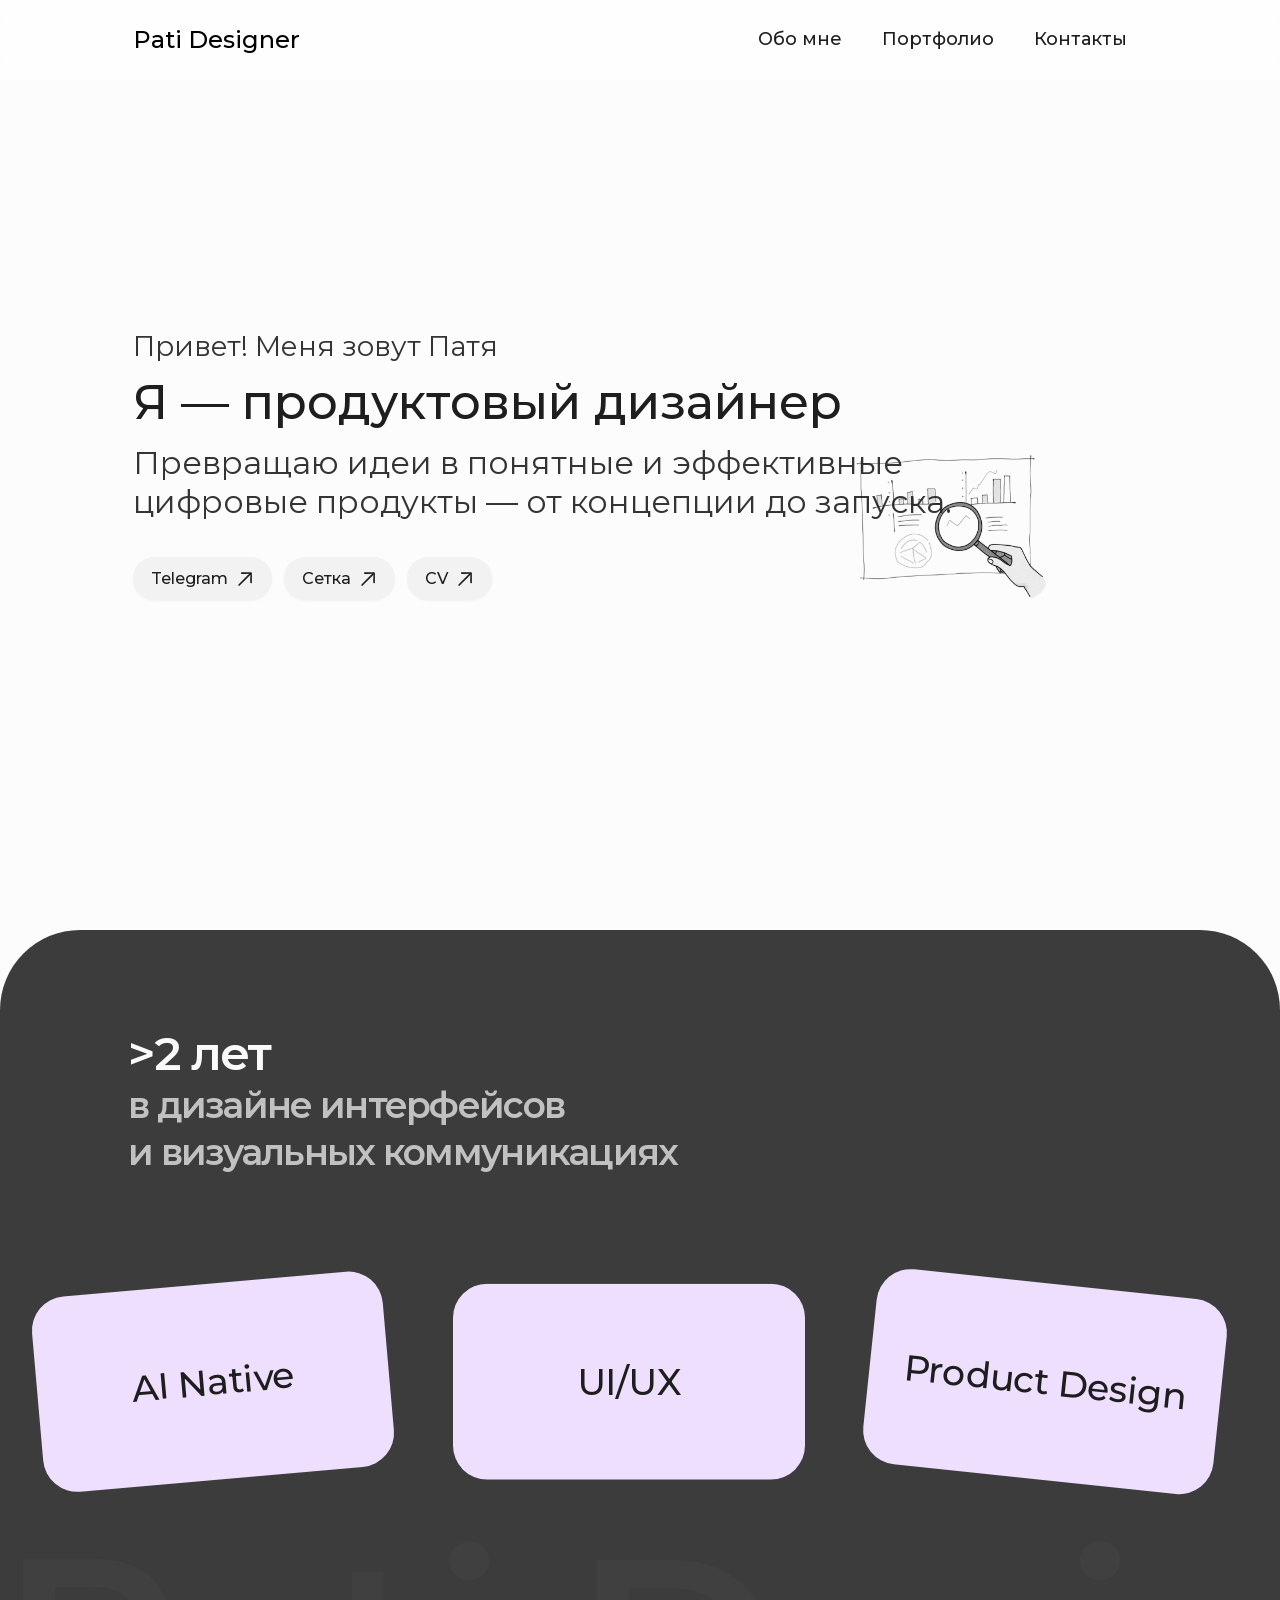
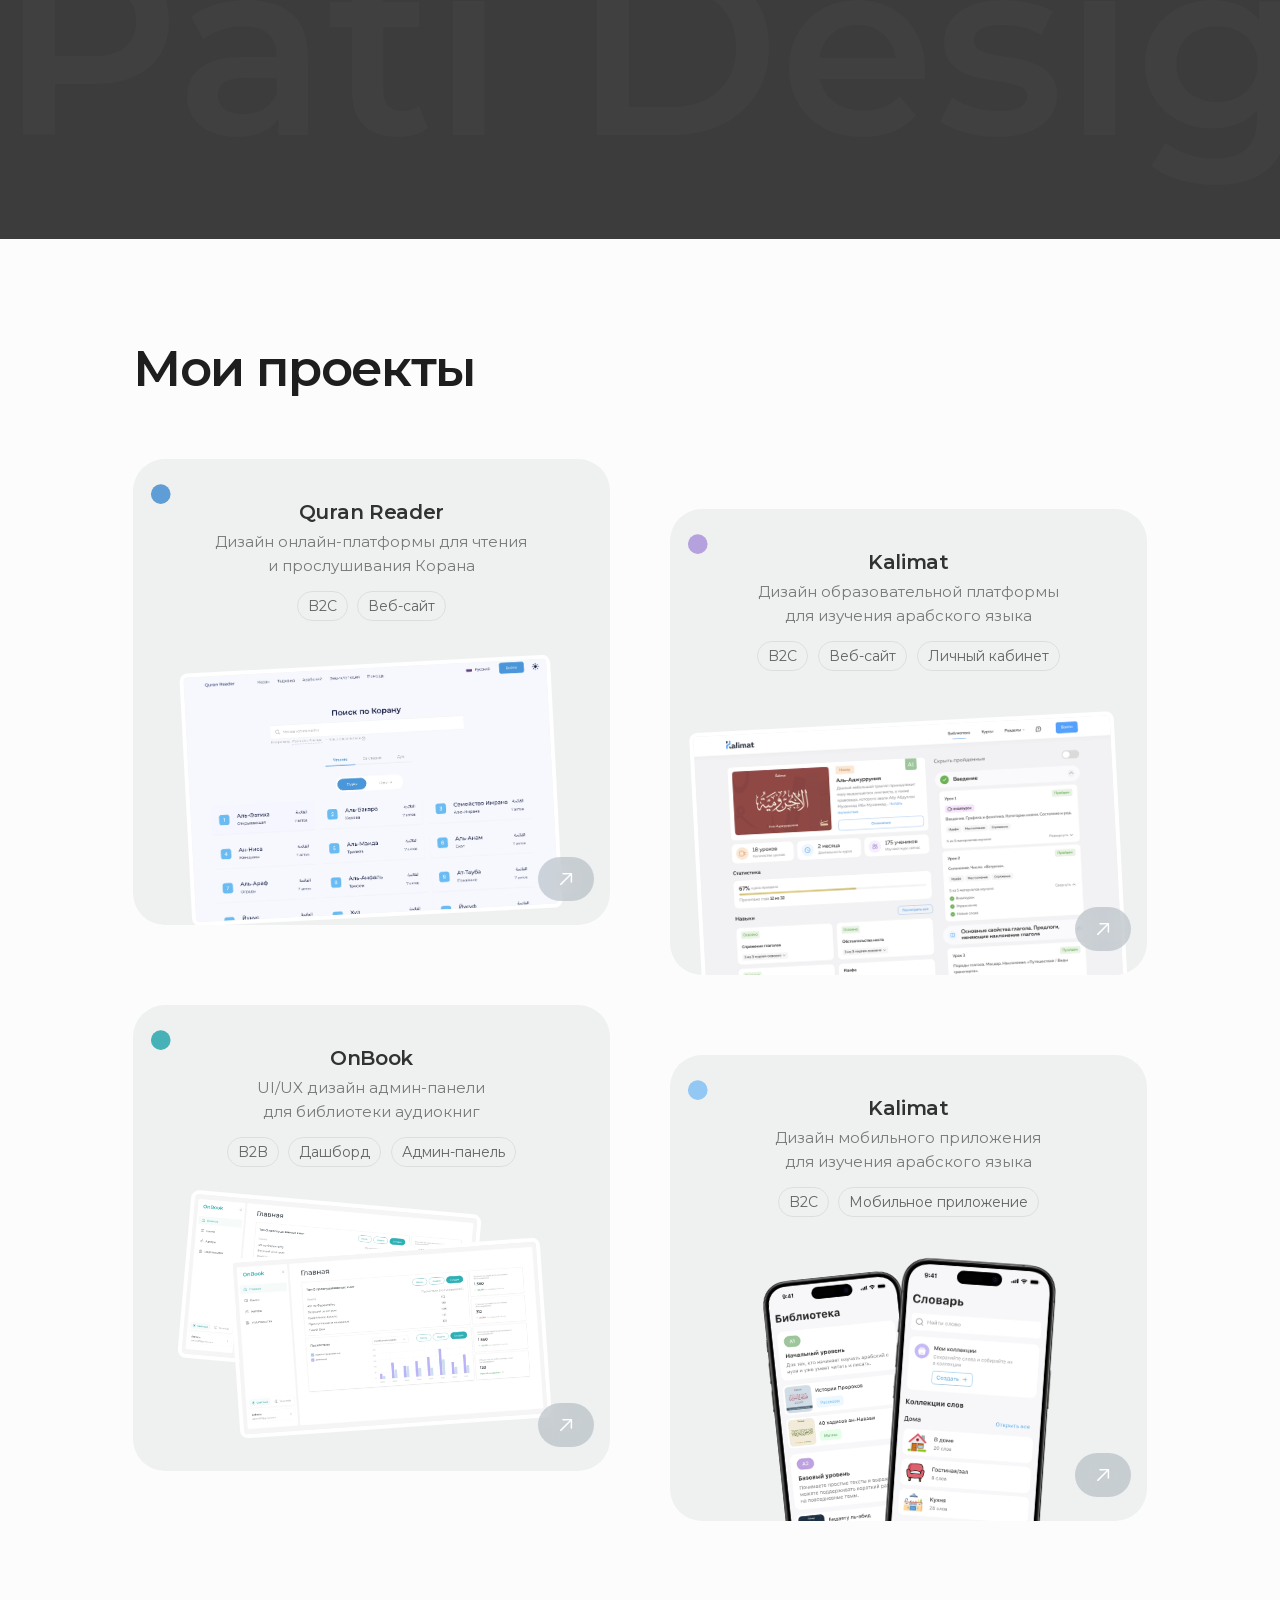
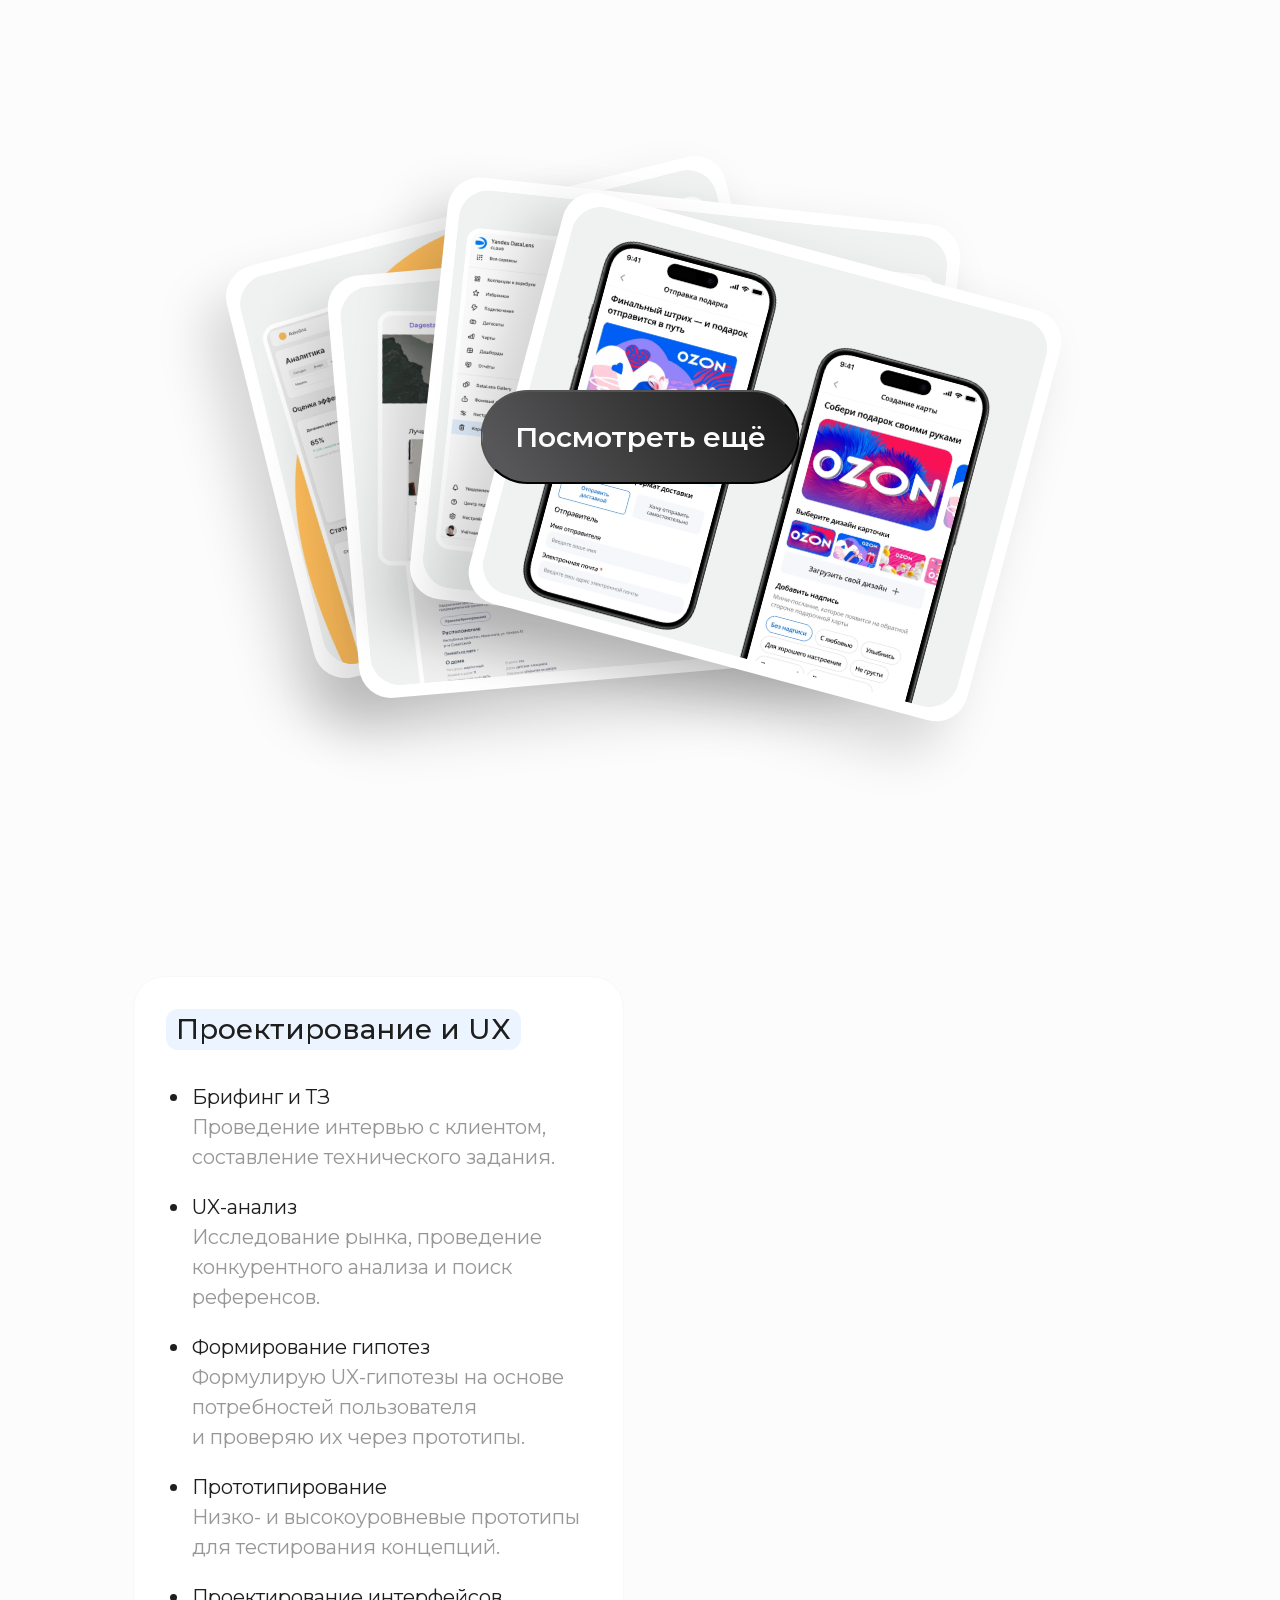
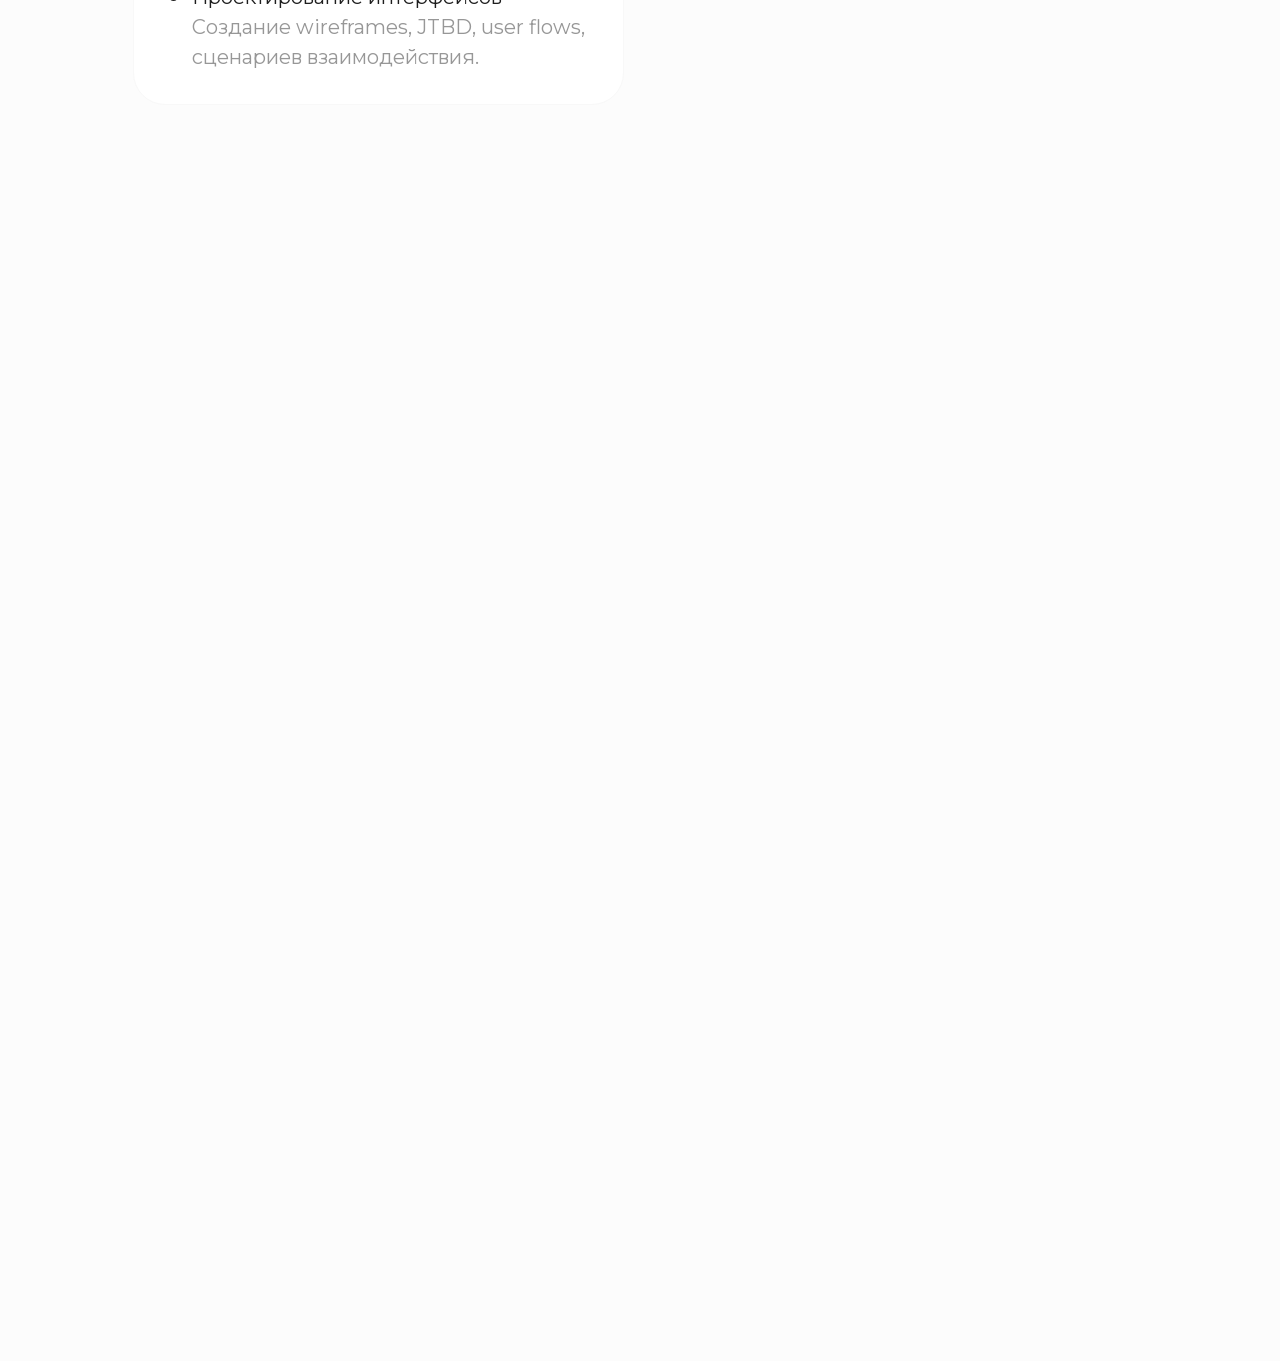
==== index.html @ cebd1914 "Add files via upload" ====
<!DOCTYPE html>
<html lang="ru">
<head>
  <meta charset="UTF-8">
  <meta name="viewport" content="width=device-width, initial-scale=1.0">
  <title>Патимат Имангазалиева — Product Designer | AI-Native</title>
  <meta name="description" content="Патимат Имангазалиева — продуктовый дизайнер. Проектирование цифровых продуктов, UX/UI, дизайн-системы и AI-инструменты.">

  <!-- Превью при отправке ссылки. Адрес сайта и картинку добавим вместе с доменом -->
  <meta property="og:type" content="website">
  <meta property="og:site_name" content="Pati Designer">
  <meta property="og:locale" content="ru_RU">
  <meta property="og:title" content="Патимат Имангазалиева — Product Designer | AI-Native">
  <meta property="og:description" content="Патимат Имангазалиева — продуктовый дизайнер. Проектирование цифровых продуктов, UX/UI, дизайн-системы и AI-инструменты.">
  <meta name="twitter:card" content="summary">
  <meta name="twitter:title" content="Патимат Имангазалиева — Product Designer | AI-Native">
  <meta name="twitter:description" content="Патимат Имангазалиева — продуктовый дизайнер. Проектирование цифровых продуктов, UX/UI, дизайн-системы и AI-инструменты.">
  <!-- Иконка сайта -->
  <link rel="icon" href="favicon.svg" type="image/svg+xml">
  <link rel="icon" href="favicon-32.png" sizes="32x32" type="image/png">
  <link rel="apple-touch-icon" href="apple-touch-icon.png">

  <link rel="preload" href="fonts/montserrat/montserrat-cyrillic.woff2" as="font" type="font/woff2" crossorigin>
  <link rel="preload" href="fonts/montserrat/montserrat-latin.woff2" as="font" type="font/woff2" crossorigin>
  <link rel="stylesheet" href="css/fonts.css">
  <link rel="stylesheet" href="css/reset.css">
  <link rel="stylesheet" href="css/style.css">
  <link rel="stylesheet" href="css/components.css">
  <!-- Микроразметка для поисковиков -->
  <script type="application/ld+json">
  {
    "@context": "https://schema.org",
    "@type": "Person",
    "name": "Имангазалиева Патимат",
    "alternateName": "Pati Designer",
    "jobTitle": "Продуктовый дизайнер",
    "description": "Продуктовый дизайнер: UX-исследования, интерфейсы веб-сервисов и мобильных приложений, дизайн-системы",
    "knowsAbout": [
      "Продуктовый дизайн",
      "UX-исследования",
      "UI-дизайн",
      "Дизайн-системы",
      "Мобильные приложения"
    ],
    "sameAs": [
      "https://t.me/pati_iman",
      "https://www.behance.net/pati_designer",
      "https://dprofile.ru/pati_iman",
      "https://setka.ru/users/019d2b02-72eb-73b0-8b9d-eee7eaf6be83"
    ]
  }
  </script>
</head>
<body>

  <!-- Прелоадер -->
  <div id="preloader">
    <svg viewBox="0 0 240 180" xmlns="http://www.w3.org/2000/svg">
      <circle id="pl-dot" cx="49" cy="29" r="11" fill="white"/>
      <path id="pl-path"
        d="M 49 55 L 49 158
           C 49 85 125 85 125 158
           C 125 85 200 85 200 158"
        fill="none" stroke="white"
        stroke-width="15"
        stroke-linecap="round"
        stroke-linejoin="round"/>
    </svg>
  </div>

  <!-- Курсор-стрелка -->

  <!-- Шапка -->
  <header class="pd-nav" id="header">
    <div class="pd-nav__inner">
      <a href="index.html" class="pd-nav__logo">Pati Designer</a>
      <nav>
        <ul class="pd-nav__menu">
          <li><a href="#about"     class="pd-nav__link">Обо мне</a></li>
          <li><a href="#portfolio" class="pd-nav__link">Портфолио</a></li>
          <li><a href="#contacts"  class="pd-nav__link">Контакты</a></li>
        </ul>
      </nav>
      <a href="#contacts" class="pd-nav__cta btn btn--dark">Написать мне</a>
      <button class="pd-nav__burger" id="pd-nav__burger"
              aria-label="Открыть меню" aria-expanded="false">
        <span></span>
        <span></span>
        <span></span>
      </button>
    </div>
  </header>

  <!-- Меню на телефоне -->
  <div class="pd-nav-drawer" id="pd-nav-drawer" aria-hidden="true">
    <nav class="pd-nav-drawer__nav">
      <ul class="pd-nav-drawer__menu">
        <li><a href="#about"     class="pd-nav-drawer__link">Обо мне</a></li>
        <li><a href="#portfolio" class="pd-nav-drawer__link">Портфолио</a></li>
        <li><a href="#contacts"  class="pd-nav-drawer__link">Контакты</a></li>
      </ul>
      <a href="https://t.me/pati_iman" target="_blank" rel="noopener" class="pd-nav-drawer__cta btn btn--dark">Написать мне</a>
    </nav>
  </div>


  <!-- Первый экран -->
  <section class="hero" id="about">
    <div class="hero__content">
      <div class="hero__text">
        <div class="hero__headline">
          <p class="hero__greeting" data-animate data-delay="0">Привет! Меня зовут Патя</p>
          <h1 class="hero__title" data-animate data-delay="1">Я&nbsp;— продуктовый дизайнер</h1>
        </div>
        <p class="hero__desc" data-animate data-delay="2">Превращаю идеи в&nbsp;понятные и&nbsp;эффективные <br>цифровые продукты&nbsp;— от&nbsp;концепции до&nbsp;запуска.</p>
      </div>
      <div class="hero__cta" data-animate data-delay="3">
        <a href="https://t.me/pati_iman" target="_blank" rel="noopener" class="btn btn--icon">Telegram <img src="images/icons/arrow-dark.svg" alt="" class="btn__icon"></a>
        <a href="https://setka.ru/users/019d2b02-72eb-73b0-8b9d-eee7eaf6be83" target="_blank" rel="noopener" class="btn btn--icon">Сетка <img src="images/icons/arrow-dark.svg" alt="" class="btn__icon"></a>
        <a href="https://drive.google.com/file/d/1l3xo_ZAtFAG8fn6SFdJlxQMo6K0Da0SA/view?usp=sharing" target="_blank" rel="noopener" class="btn btn--icon">CV <img src="images/icons/arrow-dark.svg" alt="" class="btn__icon"></a>
      </div>
    </div>
    <div class="hero__illustration" aria-hidden="true">
      <img src="images/hero-illustration.webp" alt="Иллюстрация: рука с лупой рассматривает интерфейс с графиками">
    </div>
  </section>


  <!-- Обо мне.
       Обёртка #about-inner нужна шапке: выше неё пункты меню не подсвечиваются.
       Разметка блока одна на все ширины: от 981px — раскладка макета 1200px
       в vw, ниже — обычный поток. -->
  <div id="about-inner">
  <div class="pd-ab-wrap" id="pd-ab">

    <div class="pd-figma-stat">
      <span class="pd-figma-stat-main">&gt;2 лет</span>
      <span class="pd-figma-stat-dim">в&nbsp;дизайне интерфейсов</span>
      <span class="pd-figma-stat-dim">и&nbsp;визуальных коммуникациях</span>
    </div>

    <div class="pd-ab-cards">
      <div class="pd-ab-group pd-ab-group--1">
        <div class="pd-ab-card">
          <span class="pd-ab-label">AI Native</span>
        </div>
      </div>
      <div class="pd-ab-group pd-ab-group--2">
        <div class="pd-ab-card">
          <span class="pd-ab-label">UI/UX</span>
        </div>
      </div>
      <div class="pd-ab-group pd-ab-group--3">
        <div class="pd-ab-card">
          <span class="pd-ab-label">Product Design</span>
        </div>
      </div>
    </div>

    <!-- Бегущая строка -->
    <div class="pd-ab-ticker" aria-hidden="true">
      <div class="pd-ab-ticker-track">
        <span class="pd-ab-ticker-item">Pati Designer</span>
        <span class="pd-ab-ticker-item">Pati Designer</span>
        <span class="pd-ab-ticker-item">Pati Designer</span>
        <span class="pd-ab-ticker-item">Pati Designer</span>
      </div>
    </div>

  </div>

  </div>
  <!-- /#about-inner -->

  <!-- Портфолио -->
  <section class="projects" id="portfolio">
    <div class="projects__inner">
      <h2 class="projects__title" data-animate>Мои проекты</h2>
      <div class="projects__grid">

        <div class="project-card project-card--left project-card--quran" data-animate data-delay="1">
          <div class="project-card__dot">
            <img loading="lazy" src="images/icons/dot-blue.svg" alt="">
          </div>
          <div class="project-card__info">
            <div class="project-card__header">
              <h3 class="project-card__name">Quran Reader</h3>
              <p class="project-card__desc">Дизайн <span class="nowrap">онлайн-платформы</span> для&nbsp;чтения и&nbsp;прослушивания Корана</p>
            </div>
            <div class="project-card__tags">
              <span class="project-tag">B2C</span>
              <span class="project-tag">Веб-сайт</span>
            </div>
          </div>
          <div class="project-card__media">
            <img loading="lazy" src="images/projects/quran-reader.webp" alt="Интерфейс Quran Reader: поиск по Корану и список сур" class="project-card__img">
          </div>
          <a href="quran-reader.html" class="project-card__btn">
            <img loading="lazy" src="images/icons/arrow.svg" alt="открыть">
          </a>
          <div class="project-card__overlay">
            <div class="project-card__overlay-inner">
              <div class="project-card__overlay-header">
                <span class="project-card__overlay-name">Quran Reader</span>
                <a href="quran-reader.html" class="project-card__overlay-btn">Открыть кейс <img loading="lazy" src="images/icons/arrow.svg" alt=""></a>
              </div>
              <p class="project-card__overlay-desc">Разработка дизайна интерфейса для&nbsp;чтения, глубокого изучения и&nbsp;эффективного запоминания Корана</p>
            </div>
          </div>
        </div>

        <div class="project-card project-card--right project-card--kalimat" data-animate data-delay="2">
          <div class="project-card__dot">
            <img loading="lazy" src="images/icons/dot-purple.svg" alt="">
          </div>
          <div class="project-card__info">
            <div class="project-card__header">
              <h3 class="project-card__name">Kalimat</h3>
              <p class="project-card__desc">Дизайн образовательной платформы <br>для&nbsp;изучения арабского языка</p>
            </div>
            <div class="project-card__tags">
              <span class="project-tag">B2C</span>
              <span class="project-tag">Веб-сайт</span>
              <span class="project-tag">Личный кабинет</span>
            </div>
          </div>
          <div class="project-card__media">
            <img loading="lazy" src="images/case-kalimat/hero-course.webp" alt="Страница курса Kalimat с уроками и навыками" class="project-card__img">
          </div>
          <a href="kalimat.html" class="project-card__btn">
            <img loading="lazy" src="images/icons/arrow.svg" alt="открыть">
          </a>
          <div class="project-card__overlay">
            <div class="project-card__overlay-inner">
              <div class="project-card__overlay-header">
                <span class="project-card__overlay-name">Kalimat</span>
                <a href="kalimat.html" class="project-card__overlay-btn">Открыть кейс <img loading="lazy" src="images/icons/arrow.svg" alt=""></a>
              </div>
              <p class="project-card__overlay-desc">Разработка дизайна образовательной платформы для&nbsp;изучения арабского языка</p>
            </div>
          </div>
        </div>

        <div class="project-card project-card--left project-card--onbook" data-animate data-delay="1">
          <div class="project-card__dot">
            <img loading="lazy" src="images/icons/dot-teal.svg" alt="">
          </div>
          <div class="project-card__info">
            <div class="project-card__header">
              <h3 class="project-card__name">OnBook</h3>
              <p class="project-card__desc">UI/UX дизайн админ-панели <br>для&nbsp;библиотеки аудиокниг</p>
            </div>
            <div class="project-card__tags">
              <span class="project-tag">B2B</span>
              <span class="project-tag">Дашборд</span>
              <span class="project-tag">Админ-панель</span>
            </div>
          </div>
          <div class="project-card__media">
            <img loading="lazy" src="images/projects/onbook.webp" alt="Дашборд админ-панели OnBook" class="project-card__img project-card__img--back">
            <img loading="lazy" src="images/projects/onbook.webp" alt="Дашборд админ-панели OnBook" class="project-card__img project-card__img--front">
          </div>
          <a href="onbook.html" class="project-card__btn">
            <img loading="lazy" src="images/icons/arrow.svg" alt="открыть">
          </a>
          <div class="project-card__overlay">
            <div class="project-card__overlay-inner">
              <div class="project-card__overlay-header">
                <span class="project-card__overlay-name">OnBook</span>
                <a href="onbook.html" class="project-card__overlay-btn">Открыть кейс <img loading="lazy" src="images/icons/arrow.svg" alt=""></a>
              </div>
              <p class="project-card__overlay-desc">Редизайн админ-панели OnBook: сократила время загрузки аудиокниги с&nbsp;часа до&nbsp;нескольких минут</p>
            </div>
          </div>
        </div>

        <div class="project-card project-card--right project-card--kalimat-app" data-animate data-delay="2">
          <div class="project-card__dot">
            <img loading="lazy" src="images/icons/dot-purple.svg" alt="">
          </div>
          <div class="project-card__info">
            <div class="project-card__header">
              <h3 class="project-card__name">Kalimat</h3>
              <p class="project-card__desc">Дизайн мобильного приложения <br>для&nbsp;изучения арабского языка</p>
            </div>
            <div class="project-card__tags">
              <span class="project-tag">B2C</span>
              <span class="project-tag">Мобильное приложение</span>
            </div>
          </div>
          <div class="project-card__media">
            <img loading="lazy" src="images/case-kalimat/mobile-library.webp" alt="Экран «Библиотека» в приложении Kalimat" class="project-card__img project-card__img--back">
            <img loading="lazy" src="images/case-kalimat/dict-main.webp" alt="Экран словаря в приложении Kalimat" class="project-card__img project-card__img--front">
          </div>
          <a href="kalimat-app.html" class="project-card__btn">
            <img loading="lazy" src="images/icons/arrow.svg" alt="открыть">
          </a>
          <div class="project-card__overlay">
            <div class="project-card__overlay-inner">
              <div class="project-card__overlay-header">
                <span class="project-card__overlay-name">Kalimat</span>
                <a href="kalimat-app.html" class="project-card__overlay-btn">Открыть кейс <img loading="lazy" src="images/icons/arrow.svg" alt=""></a>
              </div>
              <p class="project-card__overlay-desc">Разработка дизайна кроссплатформенного мобильного приложения для&nbsp;изучения арабского языка</p>
            </div>
          </div>
        </div>

      </div>

    </div>
  </section>

  <!-- Галерея «Посмотреть ещё» -->
  <section class="gallery">
    <div class="gallery__inner" data-animate="scale">
      <div class="gallery__covers">
        <div class="gallery__photo gallery__photo--1"><img loading="lazy" src="images/gallery/card.webp" alt="Дашборд аналитики RoboGrid"></div>
        <div class="gallery__photo gallery__photo--2"><img loading="lazy" src="images/gallery/card-1.webp" alt="Сайт Dagestan Travel: поиск жилья в Дагестане"></div>
        <div class="gallery__photo gallery__photo--3"><img loading="lazy" src="images/gallery/card-2.webp" alt="Корзина в интерфейсе Yandex DataLens"></div>
        <div class="gallery__photo gallery__photo--4"><img loading="lazy" src="images/gallery/ozon.webp" alt="Экраны отправки подарочной карты Ozon"></div>
        <!-- второй проход: нужен бегущей строке на телефоне, в остальных режимах скрыт -->
        <div class="gallery__photo gallery__photo--dup" aria-hidden="true"><img loading="lazy" src="images/gallery/card.webp" alt=""></div>
        <div class="gallery__photo gallery__photo--dup" aria-hidden="true"><img loading="lazy" src="images/gallery/card-1.webp" alt=""></div>
        <div class="gallery__photo gallery__photo--dup" aria-hidden="true"><img loading="lazy" src="images/gallery/card-2.webp" alt=""></div>
        <div class="gallery__photo gallery__photo--dup" aria-hidden="true"><img loading="lazy" src="images/gallery/ozon.webp" alt=""></div>
      </div>
      <button type="button" class="gallery__btn">Посмотреть ещё</button>
    </div>
  </section>



  <!-- Навыки -->
  <section class="pd-skills" id="pd-skills">
    <h2 class="pd-skills__title pd-anim">Навыки</h2>

    <div class="pd-skills__cols">

      <!-- Левая колонка — карточки въезжают слева -->
      <div class="pd-skills__col">

        <div class="pd-card pd-anim--left" data-delay="0" data-order="1">
          <span class="pd-card__tag pd-tag--blue">Проектирование и&nbsp;UX</span>
          <ul class="pd-card__list">
            <li>Брифинг и&nbsp;ТЗ<span>Проведение интервью с&nbsp;клиентом, составление технического задания.</span></li>
            <li>UX-анализ<span>Исследование рынка, проведение конкурентного анализа и&nbsp;поиск референсов.</span></li>
            <li>Формирование гипотез<span>Формулирую UX-гипотезы на&nbsp;основе потребностей пользователя и&nbsp;проверяю их&nbsp;через прототипы.</span></li>
            <li>Прототипирование<span>Низко- и&nbsp;высокоуровневые прототипы для&nbsp;тестирования концепций.</span></li>
            <li>Проектирование интерфейсов<span>Создание wireframes, JTBD, user flows, сценариев взаимодействия.</span></li>
          </ul>
        </div>

        <div class="pd-card pd-anim--left" data-delay="120" data-order="3">
          <span class="pd-card__tag pd-tag--yellow">Рабочий процесс</span>
          <ul class="pd-card__list">
            <li>Взаимодействие с&nbsp;менеджерами и&nbsp;разработчиками<span>Выстраиваю прозрачную коммуникацию и&nbsp;согласую решения на&nbsp;каждом этапе.</span></li>
            <li>Передача макетов<span>Готовлю макеты для&nbsp;удобной работы разработчиков: логичная структура, пояснения, поддержка на&nbsp;этапе вёрстки.</span></li>
          </ul>
        </div>

      </div>

      <!-- Правая колонка — карточки въезжают справа -->
      <div class="pd-skills__col">

        <div class="pd-card pd-anim--right" data-delay="0" data-order="2">
          <span class="pd-card__tag pd-tag--indigo">UI и&nbsp;дизайн-система</span>
          <ul class="pd-card__list">
            <li>Уверенное владение Figma<span>Использование auto layout, компонентов, вариантов, переменных, constraints.</span></li>
            <li>Разработка UI-kit<span>Создание библиотеки компонентов, состояний, цветовых и&nbsp;текстовых стилей.</span></li>
            <li>Опыт работы с&nbsp;дизайн-системами<span>Использование существующих систем: понимание правил, адаптация под&nbsp;задачи.</span></li>
            <li>Создание дизайн-системы с&nbsp;нуля<span>Компоненты, токены, переменные.</span></li>
            <li>Адаптивный дизайн<span>Разработка интерфейсов для&nbsp;разных экранов: desktop, tablet, mobile.</span></li>
          </ul>
        </div>

        <div class="pd-card pd-anim--right" data-delay="120" data-order="4">
          <span class="pd-card__tag pd-tag--green">Инструменты</span>
          <div class="pd-card__tools">
            <span class="pd-tool">Figma</span>
            <span class="pd-tool">Photoshop</span>
            <span class="pd-tool">Miro</span>
            <span class="pd-tool">Tilda</span>
            <span class="pd-tool">Framer</span>
            <span class="pd-tool">Jitter</span>
            <span class="pd-tool">Amplitude</span>
            <span class="pd-tool">Яндекс&nbsp;Метрика</span>
            <span class="pd-tool">ChatGPT</span>
            <span class="pd-tool">Claude Code</span>
            <span class="pd-tool">Midjourney</span>
            <span class="pd-tool">Lovable</span>
          </div>
        </div>

      </div>
    </div>
  </section>



  <!-- Контакты -->
  <section class="contacts" id="contacts">
    <div class="contacts__inner">
      <!-- вся карточка — ссылка на Telegram: раньше нажимался только текст «Кликни сюда» -->
      <a href="https://t.me/pati_iman" target="_blank" rel="noopener" class="contacts__card" data-animate>
        <div class="contacts__card-text">
          <h2 class="contacts__heading">Заинтересовал мой опыт?</h2>
          <p class="contacts__subtext">Буду рада пообщаться и&nbsp;ответить<br>на&nbsp;все интересующие вопросы!</p>
        </div>
        <span class="contacts__cta">Кликни сюда</span>
      </a>
      <div class="contacts__links" data-animate data-delay="1">
        <a href="mailto:imi.patimat@gmail.com" class="btn btn--icon">Email <img loading="lazy" src="images/icons/arrow-dark.svg" alt="" class="btn__icon"></a>
        <a href="https://www.behance.net/pati_designer" target="_blank" rel="noopener" class="btn btn--icon">Behance <img loading="lazy" src="images/icons/arrow-dark.svg" alt="" class="btn__icon"></a>
        <a href="https://dprofile.ru/pati_iman" target="_blank" rel="noopener" class="btn btn--icon">Dprofile <img loading="lazy" src="images/icons/arrow-dark.svg" alt="" class="btn__icon"></a>
        <a href="https://setka.ru/users/019d2b02-72eb-73b0-8b9d-eee7eaf6be83" target="_blank" rel="noopener" class="btn btn--icon">Сетка <img loading="lazy" src="images/icons/arrow-dark.svg" alt="" class="btn__icon"></a>
      </div>
    </div>
  </section>

  <script src="js/main.js"></script>
</body>
</html>
---- css/fonts.css ----
/* ==========================================================================
   Шрифт Montserrat — подключён локально, без запросов к Google Fonts.
   Вариативный шрифт: один файл на набор символов покрывает начертания 400–600.
   Автор: Джульета Улановски, https://github.com/JulietaUla/Montserrat
   Лицензия: SIL Open Font License 1.1 — свободное использование, в том числе
   на коммерческих сайтах. Полный текст лицензии и описание файлов лежат
   рядом со шрифтами: fonts/montserrat/OFL.txt и README.txt. По условиям
   лицензии эти файлы должны распространяться вместе со шрифтом, поэтому
   они есть и в publish/.
   ========================================================================== */

/* cyrillic-ext */
@font-face {
  font-family: 'Montserrat';
  font-style: normal;
  font-weight: 400 600;
  font-display: swap;
  src: url('../fonts/montserrat/montserrat-cyrillic-ext.woff2') format('woff2');
  unicode-range: U+0460-052F, U+1C80-1C8A, U+20B4, U+2DE0-2DFF, U+A640-A69F, U+FE2E-FE2F;
}

/* cyrillic */
@font-face {
  font-family: 'Montserrat';
  font-style: normal;
  font-weight: 400 600;
  font-display: swap;
  src: url('../fonts/montserrat/montserrat-cyrillic.woff2') format('woff2');
  unicode-range: U+0301, U+0400-045F, U+0490-0491, U+04B0-04B1, U+2116;
}

/* latin-ext */
@font-face {
  font-family: 'Montserrat';
  font-style: normal;
  font-weight: 400 600;
  font-display: swap;
  src: url('../fonts/montserrat/montserrat-latin-ext.woff2') format('woff2');
  unicode-range: U+0100-02BA, U+02BD-02C5, U+02C7-02CC, U+02CE-02D7, U+02DD-02FF, U+0304, U+0308, U+0329, U+1D00-1DBF, U+1E00-1E9F, U+1EF2-1EFF, U+2020, U+20A0-20AB, U+20AD-20C0, U+2113, U+2C60-2C7F, U+A720-A7FF;
}

/* latin */
@font-face {
  font-family: 'Montserrat';
  font-style: normal;
  font-weight: 400 600;
  font-display: swap;
  src: url('../fonts/montserrat/montserrat-latin.woff2') format('woff2');
  unicode-range: U+0000-00FF, U+0131, U+0152-0153, U+02BB-02BC, U+02C6, U+02DA, U+02DC, U+0304, U+0308, U+0329, U+2000-206F, U+20AC, U+2122, U+2191, U+2193, U+2212, U+2215, U+FEFF, U+FFFD;
}
---- css/style.css ----
/* ==========================================================================
   style.css — переменные, шапка и главная страница

   Порядок разделов:
     1.  Переменные и утилиты
     2.  Прелоадер
     3.  Шапка (десктоп) и шапка на телефоне
     4.  Первый экран
     5.  Блок «Обо мне»
     6.  Портфолио: карточки проектов и плашка наведения
     7.  Галерея «Посмотреть ещё»
     8.  Навыки
     9.  Контакты
     10. Появление блоков и курсор-след
     11. Адаптив: планшет и узкие экраны, затем телефон
     12. Плашка о cookies

   Правила:
     — размеры и цвета берём из переменных :root, не хардкодим;
     — брейкпоинты только 1279 / 1023 / 767 / 639px, каждый одним блоком;
       исключение — 980px в блоке «Обо мне»: это граница его раскладки;
     — размеры шрифтов адаптивные через clamp(), эталон 1280px;
     — правки для телефона дописываем в мобильный блок, а не в конец файла.
   ========================================================================== */

/* ===== ПЕРЕМЕННЫЕ ===== */
:root {
  --bg: #fcfcfc;
  --text-primary: #1e1e1e;
  --text-secondary: rgba(30, 30, 30, 0.9);
  --text-thirty: rgba(30, 30, 30, 0.6);
  --text-additional: rgba(0, 0, 0, 0.5);
  --text-white: #ffffff;
  --btn-accent: #464646;
  --btn-light: #f2f2f2;
  --btn-text: #ffffff;
  --card-bg: #eff1f1;
  --card-text-primary: #313333;
  --card-text-secondary: #777979;
  --card-text-thirty: #636565;
  --card-text-stroke: rgba(209, 211, 211, 0.6);
  --contact-bg: #b3a1d1;
  --transition-theme: background 0.3s ease, color 0.3s ease, border-color 0.3s ease, box-shadow 0.3s ease;
  --content-px: clamp(40px, 10.4vw, 200px);
  --header-h: 100px;

  /* Крупная типографика течёт по ширине окна. Каждый clamp() достигает
     максимума ровно на 1280px, поэтому десктоп остаётся прежним. */
  --fs-hero:    clamp(30px, 2.1vw + 21.12px, 48px); /* 1280: 26.88 + 21.12 = 48 */
  --fs-hero-d:  clamp(20px, 1.5vw + 12.8px,  32px); /* 1280: 19.2 + 12.8 = 32 */
  --fs-section: clamp(30px, 2.2vw + 21.84px, 50px); /* 1280: 28.16 + 21.84 = 50 */
  --fs-block:   clamp(28px, 1.3vw + 23.36px, 40px); /* 1280: 16.64 + 23.36 = 40 */
  --fs-cta:     clamp(26px, 1.5vw + 20.8px,  40px); /* 1280: 19.2 + 20.8 = 40 */
  --fs-heading: clamp(24px, 1.35vw + 18.72px, 36px); /* 1280: 17.28 + 18.72 = 36 */
}

body {
  background: var(--bg);
}
/* ===== УТИЛИТЫ ===== */

/* Слово с дефисом не рвётся на две строки: «онлайн-платформы» */
.nowrap { white-space: nowrap; }

/* ===== ПРЕЛОАДЕР ===== */
#preloader {
  position: fixed;
  inset: 0;
  z-index: 99999;
  background: #0d0d0d;
  display: flex;
  align-items: center;
  justify-content: center;
  cursor: none;
}

#preloader.slide-up {
  transform: translateY(-105%);
  transition: transform 0.85s cubic-bezier(.76, 0, .24, 1);
}

#preloader svg {
  width: 200px;
  height: 160px;
  overflow: visible;
}

#pl-dot {
  transform-origin: 49px 29px;
  opacity: 0;
  transform: scale(0);
  transition: opacity 0.3s ease,
              transform 0.35s cubic-bezier(.34, 1.56, .64, 1);
}
#pl-dot.go {
  opacity: 1;
  transform: scale(1);
}

#pl-path {
  fill: none;
  stroke: white;
  stroke-width: 15;
  stroke-linecap: round;
  stroke-linejoin: round;
}


/* ===== ШАПКА ===== */
.pd-nav {
  --pd-ink: #1e1e1e;
  --pd-bar: 255,255,255;
  --pd-bar-opacity: .6;
  --pd-blur: 20px;
  --pd-speed: .2s;
  --pd-ease: cubic-bezier(.19,1,.22,1);

  position: sticky; top: 0; z-index: 100;
  height: 80px;
  font-family: 'Montserrat', sans-serif;
}
.pd-nav * { box-sizing: border-box; margin: 0; padding: 0; }

.pd-nav::before {
  content: '';
  position: absolute; inset: 0;
  background: rgba(var(--pd-bar), var(--pd-bar-opacity));
  -webkit-backdrop-filter: blur(var(--pd-blur));
  backdrop-filter: blur(var(--pd-blur));
}

.pd-nav__inner {
  position: relative;
  height: 100%;
  padding: 0 var(--content-px);
  display: flex; align-items: center; justify-content: space-between;
  gap: 20px;
}

.pd-nav__logo {
  font-size: 24px; font-weight: 500; line-height: 1.55;
  color: #000; text-decoration: none; white-space: nowrap;
}

.pd-nav__menu { display: flex; align-items: center; gap: 0; list-style: none; }

.pd-nav__link {
  display: inline-flex; align-items: center; justify-content: center;
  height: 42px; padding: 0 20px;
  border-radius: 100px;
  font-size: 18px; font-weight: 500; line-height: 1.55;
  color: var(--pd-ink); text-decoration: none; white-space: nowrap;
  background-color: transparent;
  transition: background-color var(--pd-speed) ease-in-out, color var(--pd-speed) ease-in-out;
}
.pd-nav__link:hover,
.pd-nav__link.is-active {
  background-color: var(--pd-ink);
  color: #fff;
}

/* въезд при загрузке */
.pd-nav__logo,
.pd-nav__menu {
  opacity: 0;
  transition: opacity 1s var(--pd-ease), transform 1s var(--pd-ease);
  backface-visibility: hidden;
}
.pd-nav__logo { transform: translateX(-100px); }
.pd-nav__menu { transform: translateX(100px); }

.pd-nav.pd-in .pd-nav__logo,
.pd-nav.pd-in .pd-nav__menu { opacity: 1; transform: none; }

@media (max-width: 639px) {
  .pd-nav { height: 64px; }
  .pd-nav__inner { padding: 0 16px; }
  .pd-nav__logo { font-size: 19px; }
  .pd-nav__link { height: 36px; padding: 0 12px; font-size: 15px; }
}
@media (prefers-reduced-motion: reduce) {
  .pd-nav__logo, .pd-nav__menu {
    opacity: 1 !important; transform: none !important; transition: none !important;
  }
}

/* ===== ШАПКА НА ТЕЛЕФОНЕ: кнопка-бургер и выезжающее меню =====
   Показываются только в мобильном блоке в конце файла. */

/* ── NAV CTA — скрыт на десктопе, виден на мобиле ── */
.pd-nav .pd-nav__cta { display: none; }

/* ── HAMBURGER BUTTON ── */
.pd-nav__burger {
  display: none;
  flex-direction: column;
  justify-content: center;
  align-items: center;
  gap: 5px;
  width: 40px;
  height: 40px;
  background: none;
  border: none;
  cursor: pointer;
  padding: 0;
  border-radius: 50%;
  flex-shrink: 0;
  -webkit-tap-highlight-color: transparent;
  transition: background 0.2s ease;
}
.pd-nav__burger:hover { background: rgba(30,30,30,0.06); }

.pd-nav__burger span {
  display: block;
  width: 22px;
  height: 2px;
  background: var(--text-primary);
  border-radius: 2px;
  transition: transform 0.35s cubic-bezier(.4,0,.2,1),
              opacity   0.25s ease,
              transform 0.35s cubic-bezier(.4,0,.2,1);
}

/* X-состояние */
.pd-nav__burger.is-open span:nth-child(1) { transform: translateY(7px) rotate(45deg); }
.pd-nav__burger.is-open span:nth-child(2) { opacity: 0; transform: scaleX(0); }
.pd-nav__burger.is-open span:nth-child(3) { transform: translateY(-7px) rotate(-45deg); }

/* ── MOBILE NAV DRAWER ── */
.pd-nav-drawer {
  display: none;
  position: fixed;
  left: 0; right: 0;
  top: 64px;
  bottom: 0;
  z-index: 98;
  background: var(--bg);
  flex-direction: column;
  padding: 0 24px 40px;
  opacity: 0;
  pointer-events: none;
  transition: opacity 0.3s ease;
}
.pd-nav-drawer.is-open {
  opacity: 1;
  pointer-events: auto;
}

.pd-nav-drawer__nav {
  display: flex;
  flex-direction: column;
  flex: 1;
}

.pd-nav-drawer__menu {
  list-style: none;
  display: flex;
  flex-direction: column;
  flex: 1;
  justify-content: center;
}

.pd-nav-drawer__link {
  display: block;
  font-family: 'Montserrat', sans-serif;
  font-size: 38px;
  font-weight: 600;
  color: var(--text-primary);
  text-decoration: none;
  letter-spacing: -1px;
  padding: 14px 0;
  opacity: 0;
  transition: opacity 0.25s ease, color 0.2s ease;
}
.pd-nav-drawer.is-open .pd-nav-drawer__menu li:nth-child(1) .pd-nav-drawer__link { opacity: 1; transition-delay: 0.08s; }
.pd-nav-drawer.is-open .pd-nav-drawer__menu li:nth-child(2) .pd-nav-drawer__link { opacity: 1; transition-delay: 0.14s; }
.pd-nav-drawer.is-open .pd-nav-drawer__menu li:nth-child(3) .pd-nav-drawer__link { opacity: 1; transition-delay: 0.20s; }
.pd-nav-drawer__link:active { color: var(--text-thirty); }

.pd-nav-drawer__cta {
  width: 100%;
  justify-content: center;
  font-size: 16px !important;
  padding: 14px 24px !important;
  opacity: 0;
  transition: opacity 0.25s ease 0.26s;
}
.pd-nav-drawer.is-open .pd-nav-drawer__cta { opacity: 1; }

/* ===== ПЕРВЫЙ ЭКРАН ===== */
.hero {
  min-height: clamp(560px, 66.4vw, 850px);   /* 1280: 849.9 ≈ 850 */
  padding-top: var(--header-h);
  padding-bottom: clamp(64px, 14.06vw, 180px); /* 1280: 179.9 ≈ 180 */
  display: flex;
  align-items: center;
  position: relative;
  overflow: hidden;
  border-radius: 100px;
}

.hero__content {
  padding: 0 var(--content-px);
  display: flex;
  flex-direction: column;
  gap: 36px;
  position: relative;
  z-index: 1;
}

.hero__illustration {
  position: absolute;
  right: clamp(20px, 9.6vw, 184px);
  top: 280px;
  width: clamp(280px, 34vw, 650px);
  height: clamp(205px, 25vw, 477px);
  pointer-events: none;
  z-index: 0;
}

.hero__illustration img {
  width: 100%;
  height: 100%;
  object-fit: contain;
}

.hero__text {
  display: flex;
  flex-direction: column;
  gap: 12px;
}

.hero__headline {
  display: flex;
  flex-direction: column;
  gap: 10px;
}

.hero__greeting {
  font-weight: 400;
  font-size: 28px;
  color: var(--text-secondary);
}

.hero__title {
  font-weight: 500;
  font-size: var(--fs-hero);
  color: var(--text-primary);
  line-height: normal;
}

.hero__desc {
  font-weight: 400;
  font-size: var(--fs-hero-d);
  color: var(--text-secondary);
  line-height: normal;
}

.hero__cta {
  display: flex;
  align-items: center;
  gap: 12px;
}
/* Кнопки первого экрана мельче общих. Селектор с родителем — чтобы
   не зависеть от порядка подключения components.css и не задеть
   кнопки контактов и шапки. */
.hero__cta .btn       { font-size: 16px; padding: 12px 18px; }
.hero__cta .btn__icon { width: 18px; height: 18px; }

/* ===== БЛОК «ОБО МНЕ» ===== */

#about-inner {
  position: relative;
  overflow: hidden;
  background: #3c3c3c;
  border-radius: 80px 80px 0 0;
}

/* Десктоп (от 981px): раскладка макета 1200 × 852.
   Все размеры — доли ширины окна: 1200px макета = 100vw, то есть
   1px макета = 0.08333vw. Раньше то же делал скрипт через transform: scale,
   теперь CSS: без JS, текст не размывается масштабированием. */
.pd-ab-wrap {
  position: relative;
  overflow: hidden;
  height: 71vw;                          /* 852 */
}

/* ── «>2 лет» ── */
.pd-figma-stat {
  position: absolute;
  top: 7.5vw;                            /* 90 */
  left: 10vw;                            /* 120 */
  right: 10vw;
  z-index: 8;
  pointer-events: none;
  font-family: 'Montserrat', sans-serif;
  font-weight: 600;
  display: flex; flex-direction: column;
  letter-spacing: -0.1333vw;             /* −1.6 */
}
.pd-figma-stat-main { font-size: 3.6667vw; color: #fafafa; line-height: 1.2; }              /* 44 */
.pd-figma-stat-dim  { font-size: 2.8333vw; color: rgba(250,250,250,0.70); line-height: 3.6667vw; } /* 34 / 44 */

/* ── Карточки: ряд с одинаковым шагом ── */
.pd-ab-cards {
  position: absolute;
  top: 11.8333vw;                        /* 142 */
  left: 0; right: 0;
  display: flex;
  gap: 5vw;                              /* 60 между карточками */
  padding-left: 2.9167vw;                /* 35 */
  z-index: 2;
}
.pd-ab-group {
  flex: 0 0 auto;
  width: 27.5vw;                         /* 330 */
  height: 15.3333vw;                     /* 184 */
  will-change: transform;
}

.pd-ab-card {
  width: 100%; height: 100%;
  border-radius: 2.6667vw;               /* 32 */
  background: #eedfff;
  display: flex; align-items: center; justify-content: center;
  padding: 0 3.3333vw;                   /* 40 */
}
.pd-ab-group--1 .pd-ab-card { transform: rotate(-5deg); }
.pd-ab-group--3 .pd-ab-card { transform: rotate(6deg); }

/* Лейбл: скрыт, проявляется при .pd-ab-drop */
.pd-ab-label {
  font-family: 'Montserrat', sans-serif;
  font-size: 2.8333vw; font-weight: 500; /* 34 */
  color: #1e1e1e;
  white-space: nowrap;
  letter-spacing: -0.0417vw;             /* −0.5 */
  opacity: 0; transform: scale(0.85);
  transform-origin: center;
  transition: opacity 0.9s cubic-bezier(.19,1,.22,1),
              transform 0.9s cubic-bezier(.19,1,.22,1);
}

/* ── Анимация падения (карточка едет вниз на 190 с отскоком) ── */
@keyframes pd-ab-drop {
  0%   { transform: translateY(0); }
  52%  { transform: translateY(16vw); }      /* 192 */
  68%  { transform: translateY(14.8333vw); } /* 178 */
  82%  { transform: translateY(16vw); }      /* 192 */
  91%  { transform: translateY(15.5vw); }    /* 186 */
  100% { transform: translateY(15.8333vw); } /* 190 */
}
.pd-ab-group--1.pd-ab-drop { animation: pd-ab-drop 2.6s ease-out 0.1s both; }
.pd-ab-group--2.pd-ab-drop { animation: pd-ab-drop 2.6s ease-out 0.3s both; }
.pd-ab-group--3.pd-ab-drop { animation: pd-ab-drop 2.6s ease-out 0.5s both; }

/* Мобильный вариант: карточка выпадает сверху на своё место с отскоком */
@keyframes pd-ab-drop-m {
  0%   { transform: translateY(-140%); opacity: 0; }
  15%  { opacity: 1; }
  55%  { transform: translateY(8%); }
  75%  { transform: translateY(-4%); }
  90%  { transform: translateY(2%); }
  100% { transform: translateY(0); opacity: 1; }
}
/* без анимации — карточки сразу на местах. Селектор тяжелее правил падения
   из блока ≤980: те стоят ниже в файле и при равном весе победили бы */
@media (prefers-reduced-motion: reduce) {
  .pd-ab-wrap .pd-ab-cards .pd-ab-group.pd-ab-drop { animation: none; }
}

/* Лейбл проявляется после начала падения */
.pd-ab-group--1.pd-ab-drop .pd-ab-label { opacity: 1; transform: scale(1); transition-delay: 0.25s; }
.pd-ab-group--2.pd-ab-drop .pd-ab-label { opacity: 1; transform: scale(1); transition-delay: 0.45s; }
.pd-ab-group--3.pd-ab-drop .pd-ab-label { opacity: 1; transform: scale(1); transition-delay: 0.65s; }

/* ── Бегущая строка ── */
.pd-ab-ticker {
  position: absolute;
  top: 40.8333vw;                        /* 490 */
  left: 0; right: 0;
  /* низ хвостика «g» — 312 от верха строки, блок кончается на границе макета */
  height: 30.1667vw;                     /* 362 */
  overflow: hidden;
  z-index: 1;
}
@keyframes pd-ab-marquee {
  from { transform: translateX(0); }
  to   { transform: translateX(-25%); }
}
.pd-ab-ticker-track {
  display: flex;
  width: max-content;
  white-space: nowrap;
  animation: pd-ab-marquee 10s linear infinite;
}
.pd-ab-ticker-item {
  font-family: 'Montserrat', sans-serif;
  font-size: 19.5vw; font-weight: 600;   /* 234 */
  color: #404040;
  line-height: 1.55;
  flex-shrink: 0;
  padding-right: 0.2em;
}

/* ── До 980px: поток — надпись, ряд карточек лесенкой, лента ── */
@media (max-width: 980px) {
  /* Все размеры и отступы блока привязаны к ширине экрана: при сужении
     блок уменьшается целиком, а не раздвигается фиксированными отступами */
  .pd-ab-wrap {
    height: auto;
    display: flex;
    flex-direction: column;
    padding: clamp(28px, 5vw, 48px) var(--content-px) 0;
  }

  /* Порядок на любой ширине: надпись сверху, карточки посередине,
     лента всегда внизу блока */
  .pd-ab-wrap > .pd-figma-stat { order: -1; }
  .pd-ab-cards                 { order: 0; }
  .pd-ab-ticker                { order: 1; }

  /* Карточки в ряд лесенкой: средняя ниже двух крайних.
     Не помещаются — ужимаются вместе с шириной экрана. */
  .pd-ab-cards {
    position: static;
    padding-left: 0;
    display: flex;
    flex-direction: row;
    justify-content: center;
    align-items: flex-start;
    gap: clamp(8px, 2vw, 24px);
    margin-bottom: clamp(24px, 4.4vw, 44px);
  }
  .pd-ab-wrap .pd-ab-group {
    flex: 1 1 0;
    min-width: 0;
    max-width: 260px;
    width: auto; height: auto;
    /* Падение на 190 рассчитано на десктоп. Класс оставляем — от него
       зависит проявление подписи, — а сдвиг убираем. */
    animation: none;
  }
  /* пропорции десктопной карточки (330×184): размер задаёт ширина ряда */
  .pd-ab-wrap .pd-ab-card {
    border-radius: clamp(14px, 2.4vw, 24px);
    padding: 0 clamp(3px, calc(1.6vw - 5px), 15px);   /* на 5px уже с каждой стороны */
    height: auto;
    aspect-ratio: 330 / 184;
  }
  /* средняя карточка опускается — сдвиг растёт вместе с шириной экрана */
  .pd-ab-wrap .pd-ab-group--2 { margin-top: clamp(24px, 6vw, 56px); }
  /* наклоны те же, что на десктопе */
  .pd-ab-wrap .pd-ab-group--1 .pd-ab-card { transform: rotate(-5deg); }
  .pd-ab-wrap .pd-ab-group--2 .pd-ab-card { transform: none; }
  .pd-ab-wrap .pd-ab-group--3 .pd-ab-card { transform: rotate(6deg); }
  /* на телефоне «Product Design» может уйти в две строки — это нормально */
  .pd-ab-wrap .pd-ab-label {
    font-size: clamp(15px, calc(2.6vw + 4px), 28px);   /* на телефоне 15px: 18 занимали почти всю карточку */
    font-weight: 400;   /* на узких экранах — regular */
    letter-spacing: -0.5px;
    white-space: normal;
    text-align: center;
    line-height: 1.15;
  }
  /* падение сверху, как на десктопе, но на своё место в ряду */
  .pd-ab-wrap .pd-ab-group--1.pd-ab-drop { animation: pd-ab-drop-m 1.4s cubic-bezier(.3,.7,.4,1) .1s both; }
  .pd-ab-wrap .pd-ab-group--2.pd-ab-drop { animation: pd-ab-drop-m 1.4s cubic-bezier(.3,.7,.4,1) .3s both; }
  .pd-ab-wrap .pd-ab-group--3.pd-ab-drop { animation: pd-ab-drop-m 1.4s cubic-bezier(.3,.7,.4,1) .5s both; }

  .pd-ab-ticker {
    position: static;
    height: auto;
    /* снизу воздух под хвостиком «g»: при межстрочном 1.15 он стоит
       почти вплотную к краю строки */
    padding: clamp(4px, 1.6vw, 16px) 0 clamp(12px, 3vw, 28px);
    overflow: hidden;
    /* блок с боковыми полями, а лента выходит за них — от края экрана */
    margin: 0 calc(-1 * var(--content-px));
  }
  /* межстрочный близко к единице: у строки 1.3 под буквами лежала пустота */
  .pd-ab-ticker .pd-ab-ticker-item {
    font-size: clamp(60px, 11vw, 108px);
    line-height: 1.15;
    padding-right: 0.45em;   /* шаг между повторами: было 0.2em */
  }

  .pd-ab-wrap > .pd-figma-stat {
    position: static;
    left: auto; right: auto;
    margin-bottom: clamp(24px, 4vw, 40px);
    letter-spacing: -1.2px;
  }
  /* межстрочный — от кегля: фиксированные 44px десктопа при мелком шрифте
     раздвигали строки */
  .pd-ab-wrap .pd-figma-stat-main { font-size: clamp(28px, 4.5vw, 44px); line-height: 1.2; }
  .pd-ab-wrap .pd-figma-stat-dim  { font-size: clamp(20px, 3.6vw, 34px); line-height: 1.3; }
}

/* ===== ПОРТФОЛИО: КАРТОЧКИ ПРОЕКТОВ ===== */
.projects {
  background: var(--bg);
  padding: 100px 0 80px;
  min-height: 1490px;
}

.projects__inner {
  padding: 0 var(--content-px);
  display: flex;
  flex-direction: column;
  gap: 60px;
}

.projects__title {
  font-weight: 600;
  font-size: var(--fs-section);
  letter-spacing: -1.6px;
  color: var(--text-primary);
  line-height: 60px;
}

/* Колонки ужимаются, когда места мало: жёсткие 584px требовали 1550px окна
   вместе с полями и уезжали за край уже на 1440. */
.projects__grid {
  display: grid;
  grid-template-columns: repeat(2, minmax(0, 584px));
  column-gap: min(60px, 5vw);
  justify-content: center;
  position: relative;
}

/* Карточка — поток: текст сверху, под ним «сцена» со скринами.
   Размеры считаются от ширины самой карточки (cqw), с минимумами для
   читаемости. Эталон — карточка 584px: при ней все значения равны макету. */
.project-card {
  background: var(--card-bg);
  border-radius: clamp(24px, 5.48cqw, 32px);
  container-type: inline-size;
  width: 100%;
  overflow: hidden;
  position: relative;
  display: flex;
  flex-direction: column;
  align-items: center;
  transition: var(--transition-theme);
}

.project-card--left  { margin-bottom: 80px; }
.project-card--right { margin-top: 50px; margin-bottom: 30px; }

.project-card__dot {
  position: absolute;
  top: clamp(22px, 5.65cqw, 33px);
  left: clamp(18px, 4.28cqw, 25px);
  width: clamp(14px, 3.42cqw, 20px);
  height: clamp(14px, 3.42cqw, 20px);
}

.project-card__dot img {
  width: 100%;
  height: 100%;
  object-fit: contain;
}

.project-card__info {
  position: relative;
  padding-top: clamp(36px, 8.56cqw, 50px);
  width: max(72.6cqw, min(310px, 100% - 40px));   /* 424 из 584, на узкой карточке шире */
  display: flex;
  flex-direction: column;
  align-items: center;
  gap: clamp(12px, 2.74cqw, 16px);
  text-align: center;
  z-index: 2;
}

.project-card__header {
  display: flex;
  flex-direction: column;
  align-items: center;
  gap: clamp(6px, 1.37cqw, 8px);
  width: 100%;
}

.project-card__name {
  font-family: 'Montserrat', sans-serif;
  font-weight: 600;
  font-size: clamp(20px, 4.11cqw, 24px);
  color: var(--card-text-primary);
  letter-spacing: -0.3px;
  white-space: nowrap;
  line-height: normal;
}

.project-card__desc {
  font-family: 'Montserrat', sans-serif;
  font-weight: 400;
  font-size: clamp(15px, 2.74cqw, 16px);
  color: var(--card-text-secondary);
  line-height: 1.6;
  text-align: center;
}

.project-card__tags {
  display: flex;
  gap: clamp(8px, 2.05cqw, 12px);
  align-items: center;
  justify-content: center;
  flex-wrap: wrap;
}

.project-tag {
  font-family: 'Montserrat', sans-serif;
  font-weight: 400;
  font-size: clamp(14px, 2.74cqw, 16px);
  color: var(--card-text-thirty);
  border: 1px solid var(--card-text-stroke);
  border-radius: 60px;
  padding: clamp(1px, 0.34cqw, 2px) clamp(10px, 2.05cqw, 12px);
  line-height: clamp(24px, 4.66cqw, 27.2px);
}

/* Сцена со скринами: в макете начинается на 200px и тянется до низа (560),
   поэтому 584 × 360. Координаты скринов — в процентах сцены:
   left и width — от ширины (584), top и height — от высоты (360).
   Скрины выходят за низ сцены и обрезаются карточкой, как в макете. */
.project-card__media {
  position: relative;
  width: 100%;
  aspect-ratio: 584 / 360;
  margin-top: clamp(10px, 2.23cqw, 13px);
  flex-shrink: 0;
}
.project-card__media .project-card__img { position: absolute; }

/* --- Quran Reader --- */
.project-card--quran .project-card__img {
  top: 11.111%;                       /* 240 − 200 = 40 из 360 */
  left: 50%;
  transform: translateX(-50%) rotate(-3deg);
  width: 77.74%;                      /* 454 из 584 */
  border: clamp(3px, 0.86cqw, 5px) solid white;
  border-radius: 8px;
  object-fit: cover;
}


/* --- OnBook --- */
.project-card--onbook .project-card__img--back {
  top: 8.333%;                        /* 230 → 30 из 360 */
  left: 10.788%;                      /* 63 из 584 */
  width: 60.959%;                     /* 356 из 584 */
  border: clamp(3px, 0.86cqw, 5px) solid white;
  border-radius: 8px;
  transform: rotate(5deg);
  object-fit: cover;
  z-index: 0;
}

.project-card--onbook .project-card__img--front {
  top: 24.167%;                       /* 287 → 87 из 360 */
  left: 21.233%;                      /* 124 из 584 */
  width: 65.411%;                     /* 382 из 584 */
  border: clamp(3px, 0.86cqw, 5px) solid white;
  border-radius: 8px;
  transform: rotate(-4deg);
  object-fit: cover;
  z-index: 1;
}


/* --- Kalimat: веб --- */
.project-card--kalimat .project-card__img {
  top: 13.889%;                       /* 250 → 50 из 360 */
  left: 50%;
  transform: translateX(-50%) rotate(-3deg);
  width: 89.041%;                     /* 520 из 584 */
  height: 91.667%;                    /* 330 из 360 */
  border: clamp(3px, 0.86cqw, 5px) solid white;
  border-radius: 8px;
  object-fit: cover;
  object-position: top center;
}

/* --- Kalimat: приложение. Мокапы вертикальные, поэтому уже и выше остальных --- */
.project-card--kalimat-app .project-card__img--back {
  top: 13.889%;                       /* 250 → 50 из 360 */
  left: 20.548%;                      /* 120 из 584 */
  width: 32.534%;                     /* 190 из 584 */
  transform: rotate(-6deg);
  object-fit: contain;
  z-index: 0;
}
.project-card--kalimat-app .project-card__img--front {
  top: 8.889%;                        /* 232 → 32 из 360 */
  left: 44.863%;                      /* 262 из 584 */
  width: 35.959%;                     /* 210 из 584 */
  transform: rotate(4deg);
  object-fit: contain;
  z-index: 1;
}

.project-card__btn {
  position: absolute;
  bottom: clamp(18px, 5.14cqw, 30px);
  right: clamp(14px, 3.42cqw, 20px);
  width: clamp(52px, 11.64cqw, 68px);
  height: clamp(44px, 8.9cqw, 52px);
  border-radius: 100px;
  background: rgba(127,140,153,0.35);
  backdrop-filter: blur(10px);
  display: flex;
  align-items: center;
  justify-content: center;
  transition: background 0.2s;
  z-index: 10;
}

.project-card__btn:hover { background: rgba(127,140,153,0.55); }

.project-card__btn img {
  width: clamp(16px, 3.42cqw, 20px);
  height: clamp(16px, 3.42cqw, 20px);
  object-fit: contain;
}

/* ===== КАРТОЧКА: ПЛАШКА ПРИ НАВЕДЕНИИ ===== */
.project-card--quran    { --overlay-color: #468ECF; }
.project-card--onbook   { --overlay-color: #2BA6AD; }
.project-card--kalimat     { --overlay-color: #A993D9; }
.project-card--kalimat-app { --overlay-color: #83BFF2; }

.project-card__overlay {
  position: absolute;
  inset: 0;
  background: var(--overlay-color, #A993D9);
  /* в покое — маленький круг на месте цветной точки (12 в 34;43 из 584) */
  clip-path: circle(2.055cqw at 5.822cqw 7.363cqw);
  transition: clip-path 0.55s cubic-bezier(0.4,0,0.2,1);
  z-index: 15;
  overflow: hidden;
}

/* Шторка почти до низа карточки: центр над карточкой, радиус 630 из 584 */
.project-card:hover .project-card__overlay {
  clip-path: circle(107.877cqw at 50% -17.123cqw);
}

.project-card__overlay::before {
  content: '';
  position: absolute;
  width: 178.767cqw;
  height: 178.767cqw;
  border-radius: 50%;
  background: rgba(255,255,255,0.13);
  top: -78.082cqw;
  left: -45.89cqw;
  pointer-events: none;
}

.project-card__overlay-inner {
  position: absolute;
  left: clamp(24px, 8.56cqw, 50px);
  top: clamp(32px, 10.27cqw, 60px);
  right: clamp(24px, 8.56cqw, 50px);
  display: flex;
  flex-direction: column;
  gap: clamp(16px, 4.11cqw, 24px);
}

.project-card__overlay-header {
  display: flex;
  align-items: center;
  justify-content: space-between;
  gap: 16px;
  width: 100%;
}

.project-card__overlay-name {
  font-family: 'Montserrat', sans-serif;
  font-weight: 500;
  font-size: clamp(20px, 4.11cqw, 24px);
  color: white;
  letter-spacing: -0.3px;
  line-height: normal;
}

.project-card__overlay-btn {
  display: inline-flex;
  align-items: center;
  gap: 8px;
  border: 1px solid rgba(255,255,255,0.5);
  border-radius: 100px;
  padding: 12px 16px;
  color: #f2f2f2;
  font-family: 'Montserrat', sans-serif;
  font-weight: 500;
  font-size: 16px;
  white-space: nowrap;
  transition: background 0.25s ease, color 0.25s ease, border-color 0.25s ease;
  flex-shrink: 0;
}

.project-card__overlay-btn:hover {
  background: #f2f2f2;
  color: #1e1e1e;
  border-color: transparent;
  box-shadow: 0 1px 2px rgba(180,180,180,0.15);
}

.project-card__overlay-btn img {
  width: 16px;
  height: 16px;
  object-fit: contain;
  transition: filter 0.25s ease;
}

.project-card__overlay-btn:hover img { filter: brightness(0); }

.project-card__overlay-desc {
  font-family: 'Montserrat', sans-serif;
  font-weight: 400;
  font-size: 18px;
  color: white;
  line-height: 1.55;
}

/* ===== ГАЛЕРЕЯ ===== */
.gallery {
  background: var(--bg);
  padding: 10px 0 60px;
  overflow: hidden;
}

.gallery__inner {
  position: relative;
  width: min(680px, 92vw);
  aspect-ratio: 680 / 597;
  margin: 0 auto;
}

/* Коллаж разложен в координатах 680×597, поэтому вместе с сужением рамки
   уменьшается и он: множитель — доля от исходной ширины. */
.gallery__covers {
  position: absolute;
  inset: 0;
  transform: scale(calc(0.705 * min(680px, 92vw) / 680px));
  transition: transform 0.5s cubic-bezier(0.34,1.56,0.64,1);
  transform-origin: center center;
}

.gallery__inner:hover .gallery__covers { transform: scale(calc(0.95 * min(680px, 92vw) / 680px)); }

.gallery__photo {
  position: absolute;
  left: 50%;
  top: 50%;
  width: auto;
  --ph: 400px;   /* высота одна у всех, ширина — по пропорциям снимка */
  background: white;
  border-radius: 32px;
  padding: 12px;
  box-shadow: -24px 31px 51px 7px rgba(0,0,0,0.15);
}

.gallery__photo img {
  display: block;
  border-radius: 30px;
  height: var(--ph);
  width: auto;
  max-width: none;
}


/* Стопка: четыре снимка внахлёст, каждый со своим наклоном */
.gallery__photo--1 { transform: translate(calc(-50% - 120px), calc(-50% - 20px)) rotate(-14deg); }
.gallery__photo--2 { transform: translate(calc(-50% - 40px), calc(-50% + 30px)) rotate(-5deg); }
.gallery__photo--3 { transform: translate(calc(-50% + 45px), calc(-50% - 25px)) rotate(6deg); }
.gallery__photo--4 { transform: translate(calc(-50% + 125px), calc(-50% + 20px)) rotate(15deg); }

/* При наведении стопка разворачивается в горизонтальный ряд:
   снимки выпрямляются, ужимаются и расходятся с равным шагом.
   Ряд: 3 × 150 + 367 × 0.6 ≈ 670px — умещается в контейнер 680px. */
.gallery__photo {
  transition: transform 0.55s cubic-bezier(0.34, 1.2, 0.5, 1);
}
.gallery__inner:hover .gallery__photo--1 { transform: translate(calc(-50% - 225px), -50%) rotate(0deg) scale(0.6); z-index: 1; }
.gallery__inner:hover .gallery__photo--2 { transform: translate(calc(-50% - 75px), -50%) rotate(0deg) scale(0.6); z-index: 2; }
.gallery__inner:hover .gallery__photo--3 { transform: translate(calc(-50% + 75px), -50%) rotate(0deg) scale(0.6); z-index: 3; }
.gallery__inner:hover .gallery__photo--4 { transform: translate(calc(-50% + 225px), -50%) rotate(0deg) scale(0.6); z-index: 4; }

/* Второй проход снимков нужен только бегущей строке на телефоне —
   в стопке и в сетке он скрыт. Там его включает правило с .is-open. */
.gallery__photo--dup { display: none; }

/* ===== ГАЛЕРЕЯ: РАСКРЫТИЕ КЛИКОМ =====
   Наведение оставляет прежнюю раскладку в ряд, клик раскрывает снимки
   в сетку: они выстраиваются рядами по ширине контейнера. */

.gallery__inner.is-open {
  width: min(1200px, 92vw);
  max-width: none;
  aspect-ratio: auto;
  height: auto;
  cursor: pointer;
}

.gallery__inner.is-open .gallery__covers {
  position: static;
  display: flex;
  flex-wrap: wrap;
  align-items: flex-start;
  justify-content: center;
  gap: 28px;
  transform: none;
}

/* снимки выходят из абсолютной раскладки в поток */
.gallery__inner.is-open .gallery__photo {
  position: static;
  flex-shrink: 0;
  width: auto;
  transform: none !important;
  transition: none;
}

/* кнопка своё отработала и уходит; вернуть стопку можно кликом по галерее */
.gallery__inner.is-open .gallery__btn {
  opacity: 0;
  transform: translate(-50%, -50%) scale(0.9);
  pointer-events: none;
}

@keyframes gallery-marquee {
  from { transform: translateX(0); }
  to   { transform: translateX(-50%); }
}
/* без анимации — вместо ленты снимки просто стоят рядами */
@media (max-width: 639px) and (prefers-reduced-motion: reduce) {
  .gallery__inner.is-open .gallery__covers {
    animation: none;
    flex-wrap: wrap;
    justify-content: center;
    width: auto;
  }
  .gallery__inner.is-open .gallery__photo--dup { display: none; }
}

.gallery__btn {
  position: absolute;
  left: 50%;
  top: 50%;
  transform: translate(-50%,-50%);
  z-index: 10;
  background-image: linear-gradient(235deg, #1e1e1e 8%, #575658 91%);
  color: #fcfcfc;
  font-family: 'Montserrat', sans-serif;
  font-weight: 600;
  font-size: 28px;
  line-height: normal;
  padding: 28px 32px;
  border-radius: 100px;
  white-space: nowrap;
  transition: opacity 0.35s ease, transform 0.35s ease;
}

.gallery__btn:hover { opacity: 0.9; }

/* ===== НАВЫКИ ===== */
.pd-skills {
  --pd-ink: #1e1e1e;
  --pd-muted: #979797;
  --pd-ease: cubic-bezier(.19,1,.22,1);
  background: var(--bg);
  padding: 80px var(--content-px);
}

.pd-skills__title {
  font-size: var(--fs-block);
  font-weight: 600;
  line-height: 1;
  margin-bottom: 60px;
}

/* Вкладки создаются через JS — скрыты на десктопе */
.pd-skills__tabs { display: none; }

.pd-skills__cols {
  display: grid;
  grid-template-columns: 1fr 1fr;
  gap: 32px;
  align-items: start;
}

.pd-skills__col { display: flex; flex-direction: column; gap: 32px; }

.pd-card {
  background: #fff;
  border: 1px solid #f8f8f8;
  border-radius: 32px;
  padding: 32px;
  display: flex;
  flex-direction: column;
  gap: 32px;
  overflow: hidden;
  position: relative;
}

.pd-card__tag {
  display: inline-flex;
  align-items: center;
  align-self: flex-start;
  width: fit-content;
  padding: 4px 10px;
  border-radius: 12px;
  font-size: 28px;
  font-weight: 500;
  line-height: 1.2;
}
.pd-tag--blue   { background: #ecf5ff; }
.pd-tag--yellow { background: #fffbec; }
.pd-tag--green  { background: #effff3; }
.pd-tag--indigo { background: #eeecff; }

.pd-card__list { display: flex; flex-direction: column; gap: 20px; list-style: none; }

.pd-card__list li {
  position: relative;
  padding-left: 26px;
  font-size: 20px;
  font-weight: 400;
  line-height: 30px;
}

.pd-card__list li::before {
  content: '';
  position: absolute;
  left: 4px; top: 12px;
  width: 7px; height: 7px;
  border-radius: 50%;
  background: var(--pd-ink);
  transform: scale(0);
  transition: transform .45s var(--pd-ease);
  transition-delay: calc(var(--i, 0) * 70ms + 220ms);
}

.pd-card.pd-in .pd-card__list li::before { transform: scale(1); }
.pd-card__list li span { color: var(--pd-muted); display: block; }

.pd-card__tools { display: flex; flex-wrap: wrap; gap: 15px; }

.pd-tool {
  display: inline-flex;
  align-items: center;
  justify-content: center;
  padding: 12px 20px;
  border: 1px solid var(--pd-ink);
  border-radius: 100px;
  font-size: 18px;
  font-weight: 500;
  white-space: nowrap;
  cursor: default;
  transition: background .25s ease, color .25s ease, transform .25s var(--pd-ease);
}
/* без заливки при наведении — теги не кнопки, остаётся лёгкий подъём */
.pd-tool:hover { transform: translateY(-3px); }

/* Skills анимации */
.pd-anim {
  opacity: 0;
  transform: translateY(40px);
  transition: opacity .9s var(--pd-ease), transform .9s var(--pd-ease);
}
.pd-anim.pd-in { opacity: 1; transform: none; }

.pd-card.pd-anim--left  { opacity: 0; transform: translateX(-70px); transition: opacity .85s var(--pd-ease), transform .85s var(--pd-ease); }
.pd-card.pd-anim--right { opacity: 0; transform: translateX(70px);  transition: opacity .85s var(--pd-ease), transform .85s var(--pd-ease); }
.pd-card.pd-anim--left.pd-in,
.pd-card.pd-anim--right.pd-in { opacity: 1; transform: none; }

.pd-card .pd-card__tag,
.pd-card .pd-card__list li,
.pd-card .pd-tool {
  opacity: 0;
  transform: translateY(14px);
  transition: opacity .6s var(--pd-ease), transform .6s var(--pd-ease);
  transition-delay: calc(var(--i, 0) * 60ms + 300ms);
}
.pd-card.pd-in .pd-card__tag,
.pd-card.pd-in .pd-card__list li,
.pd-card.pd-in .pd-tool { opacity: 1; transform: none; }

.pd-card .pd-tool { transform: translateY(14px) scale(.93); }
.pd-card.pd-in .pd-tool { transform: none; }

/* ниже 1280 две карточки в ряд становятся уже 500px — раскладываем в столбец */
@media (max-width: 1279px) {
  .projects__grid {
    grid-template-columns: minmax(0, 584px);
    justify-content: center;
    row-gap: 32px;
  }
  .project-card--left  { margin-bottom: 0; }
  .project-card--right { margin-top: 0; margin-bottom: 0; }
  .projects { min-height: 0; }
}

@media (max-width: 1023px) {
  .pd-skills { padding: 60px 24px; }
  .pd-skills__title { font-size: 30px; margin-bottom: 40px; }
  .pd-skills__cols { grid-template-columns: 1fr; }
  .pd-card { padding: 24px; border-radius: 24px; gap: 24px; }
  .pd-card__tag { font-size: 24px; }
  .pd-card__list li { font-size: 17px; line-height: 26px; }
  .pd-tool { font-size: 16px; padding: 10px 16px; }
}

@media (prefers-reduced-motion: reduce) {
  .pd-skills * { transition: none !important; animation: none !important; }
  .pd-anim,
  .pd-card.pd-anim--left,
  .pd-card.pd-anim--right,
  .pd-card .pd-card__tag,
  .pd-card .pd-card__list li,
  .pd-card .pd-tool { opacity: 1 !important; transform: none !important; }
  .pd-card .pd-card__list li::before { transform: scale(1) !important; }
}

/* ===== КОНТАКТЫ ===== */
.contacts {
  background: var(--bg);
  padding: 80px 0;
  min-height: 684px;
}

.contacts__inner {
  padding: 0 var(--content-px);
  display: flex;
  flex-direction: column;
  align-items: center;
  gap: 24px;
}

.contacts__card {
  background: var(--contact-bg);
  border-radius: 60px;
  padding: 60px 80px 50px;
  width: 100%;
  max-width: 758px;
  display: flex;
  flex-direction: column;
  align-items: center;
  gap: 50px;
  text-align: center;
  /* карточка — ссылка целиком: без подчёркивания и синего цвета ссылки */
  text-decoration: none;
  color: inherit;
}
.contacts__card:focus-visible {
  outline: 3px solid #b3a1d1;
  outline-offset: 4px;
}

.contacts__card-text {
  display: flex;
  flex-direction: column;
  gap: 12px;
  transition: transform 0.4s ease;
}

.contacts__card:hover .contacts__card-text { transform: translateY(-20px); }

.contacts__heading {
  font-weight: 600;
  font-size: var(--fs-heading);
  color: #fff;
  /* на узком экране заголовок делится ровно: «Заинтересовал / мой опыт?» */
  text-wrap: balance;
}

.contacts__subtext {
  font-weight: 400;
  font-size: 20px;
  color: #fafafa;
  line-height: 1.5;   /* было normal ≈ 1.2 */
}

.contacts__cta {
  font-weight: 600;
  font-size: var(--fs-cta);
  background: linear-gradient(180deg, rgba(255,255,255,0.8) 22%, rgba(179,161,209,0.8) 171%);
  -webkit-background-clip: text;
  -webkit-text-fill-color: transparent;
  background-clip: text;
  transition: font-size 0.35s cubic-bezier(0.34,1.56,0.64,1);
  display: block;
}

.contacts__card:hover .contacts__cta {
  font-size: 52px;
  animation: cta-jump 0.55s cubic-bezier(0.34,1.56,0.64,1) forwards;
}

@keyframes cta-jump {
  from { transform: translateY(0); }
  to   { transform: translateY(-12px); }
}

.contacts__links {
  display: flex;
  gap: 12px;
  flex-wrap: wrap;
  justify-content: center;
}

/* ===== ПОЯВЛЕНИЕ БЛОКОВ ПО СКРОЛЛУ ===== */
[data-animate] {
  opacity: 0;
  transform: translateY(28px);
  transition: opacity 0.65s ease, transform 0.65s ease;
}

[data-animate].in-view {
  opacity: 1;
  transform: none;
}

[data-animate][data-delay="1"] { transition-delay: 0.12s; }
[data-animate][data-delay="2"] { transition-delay: 0.24s; }
[data-animate][data-delay="3"] { transition-delay: 0.36s; }
[data-animate][data-delay="4"] { transition-delay: 0.48s; }
[data-animate][data-delay="5"] { transition-delay: 0.60s; }

[data-animate="scale"]         { transform: scale(0.95); }
[data-animate="scale"].in-view { transform: scale(1); }

/* ===== КУРСОР-СЛЕД ===== */
@media (hover: hover) and (pointer: fine) {
  body, a, button { cursor: none; }
}

#trail-canvas {
  position: fixed;
  top: 0; left: 0;
  pointer-events: none;
  z-index: 999999;
  mix-blend-mode: difference;
}

@media (hover: none), (pointer: coarse) {
  #trail-canvas { display: none; }
}


/* ═══════════════════════════════════════════
   АДАПТИВ: планшет и узкие экраны
   Блоки идут от широкого к узкому, как читается каскад.
═══════════════════════════════════════════ */

/* Контакты: четыре кнопки на 768px не помещались в ряд
   (нужно 612px при ширине 608px), и «Сетка» оставалась одна во второй строке */
@media (max-width: 1023px) {
  .contacts__links { gap: 8px; }
}

/* 640–767px: в ряд кнопки не входят — две над двумя, как на телефоне */
@media (max-width: 767px) {
  .contacts__links { max-width: 320px; }
}

/* Боковые поля карточки меньше, чтобы подзаголовок остался в две строки.
   Ниже 640px поля задаёт мобильный блок. */
@media (min-width: 640px) and (max-width: 767px) {
  .contacts__card { padding-inline: 40px; }
}

/* ═══════════════════════════════════════════
   АДАПТИВ: ТЕЛЕФОН ≤ 639px  (эталон 390px)
═══════════════════════════════════════════ */
@media (max-width: 639px) {

  :root {
    --content-px: 20px;
    --header-h: 64px;
  }

  /* ── Nav ── */
  .pd-nav { height: 64px; }
  .pd-nav__inner { padding: 0 20px; }
  .pd-nav__menu  { display: none; }
  .pd-nav__burger { display: flex; }
  .pd-nav-drawer  { display: flex; }

  /* ── Hero ── */
  .hero {
    min-height: auto;
    padding-top: 52px;   /* было 20px — текст стоял вплотную к шапке */
    padding-bottom: 48px;
    border-radius: 0;
    align-items: flex-start;
  }
  .hero__content  { padding: 0 20px; gap: 20px; }
  .hero__text     { gap: 8px; }
  .hero__headline { gap: 6px; }
  .hero__greeting { font-size: 16px; }
  .hero__title    { font-size: 30px; line-height: 1.2; }
  .hero__desc     { font-size: 18px; line-height: 1.5; }
  .hero__illustration { display: none; }
  .hero__cta      { flex-wrap: wrap; gap: 8px; }
  /* кнопки на телефоне не ниже 44px — удобно попадать пальцем */
  .hero__cta .btn       { font-size: 15px; min-height: 44px; padding: 0 18px; }
  .hero__cta .btn__icon { width: 16px; height: 16px; }

  /* Кнопки меньше: текст + иконка */
  .btn            { font-size: 14px; padding: 10px 14px; }
  .btn__icon      { width: 16px; height: 16px; }

  /* ── About: на всю ширину экрана ── */
  #about-inner {
    border-radius: 0;
    margin: 0;
  }
  .pd-ab-wrap > .pd-figma-stat { letter-spacing: -0.8px; }

  /* ── Projects ── */
  .projects        { padding: 48px 0 32px; min-height: auto; }
  .projects__inner { padding: 0 20px; gap: 24px; }
  .projects__title { font-size: 30px; letter-spacing: -0.5px; line-height: 1.2; }
  .projects__grid  { grid-template-columns: 1fr; gap: 16px; }

  .project-card { width: 100%; }
  .project-card--left,
  .project-card--right { margin: 0; }

  /* Dot — скрыт */
  .project-card__dot { display: none; }

  /* Btn — вверху по центру */
  .project-card__btn {
    bottom: auto; right: auto;
    top: 20px; left: 50%;
    transform: translateX(-50%);
    width: 52px; height: 52px;
    border-radius: 50%;
  }

  /* Info — под кнопку */
  .project-card__info {
    padding-top: 88px;
    width: calc(100% - 40px);
  }

  /* На телефоне размеры текста — как в макете (до переделки коэффициент
     здесь был равен 1): без этого название и теги считались бы от узкой
     карточки и становились мельче */
  .project-card__info { gap: 16px; }
  .project-card__header { gap: 8px; }
  .project-card__name { font-size: 24px; }
  .project-card__tags { gap: 12px; }
  .project-tag { font-size: 16px; padding: 2px 12px; line-height: 27.2px; }

  /* Сцена на телефоне выше: скрины крупнее. Проценты по высоте — от 300px */
  .project-card__media { aspect-ratio: auto; height: 300px; margin-top: 12px; }

  /* Quran Reader */
  .project-card--quran .project-card__img {
    top: 5%;
    left: 50%;
    transform: translateX(-50%) rotate(-3deg);
    width: calc(100% - 30px);
  }
  /* OnBook */
  .project-card--onbook .project-card__img--back {
    top: 5%; left: 16px;
    width: calc(100% - 100px);
  }
  .project-card--onbook .project-card__img--front {
    top: 15%; left: 30px;
    width: calc(100% - 50px);
  }

  /* Kalimat: веб — снимок во всю ширину карточки, кадр по верху страницы */
  .project-card--kalimat .project-card__img {
    top: 5%;
    width: calc(100% - 30px);
    height: 80%;
  }
  /* Kalimat: приложение — пара мокапов по центру */
  .project-card--kalimat-app .project-card__img--back {
    top: 1%; left: calc(50% - 130px);
    width: 140px;
  }
  .project-card--kalimat-app .project-card__img--front {
    top: -4.333%; left: calc(50% - 10px);
    width: 150px;
  }

  /* Overlay. Точка-маркер на телефоне скрыта, а плашка в покое раскрыта
     маленьким кругом на её месте — в круг попадал кусок белого текста.
     Сводим круг в ноль и растим из той же точки, что и при наведении. */
  .project-card__overlay { clip-path: ellipse(0% 0% at 50% 0%); }
  /* Овал от верхнего края: низ дуги на 93% высоты карточки, по бокам дуга
     уходит вверх — скругление видно. Проценты считаются от самой карточки,
     поэтому при любой её высоте шторка доходит почти до низа. */
  .project-card:hover .project-card__overlay {
    clip-path: ellipse(95% 93% at 50% 0%);   /* широкий овал — пологая дуга, как на десктопе */
  }
  /* 20px на узкой карточке дают пять строк и упираются в дугу плашки */
  .project-card__overlay-desc { font-size: 16px; line-height: 24px; }
  .project-card__overlay-inner {
    left: 24px; top: 32px; right: 24px;
  }
  .project-card__overlay-header { flex-direction: column; align-items: flex-start; gap: 12px; }

  /* ── Gallery ── */
  .gallery__inner { width: min(320px, 90vw); height: 280px; }
  .gallery__photo { width: auto; padding: 8px; border-radius: 16px; --ph: 190px; }
  /* На телефоне раскрытая галерея — бегущая строка во всю ширину экрана.
     Второй проход снимков включается, и дорожка сдвигается ровно на
     половину. Промежуток задан отступом справа у каждого снимка, а не gap:
     так половина дорожки — это ровно четыре снимка с отступами, и шов
     не дёргается. */
  .gallery__inner.is-open { width: 100%; overflow: hidden; }
  .gallery__inner.is-open .gallery__photo--dup { display: block; }
  .gallery__inner.is-open .gallery__covers {
    flex-wrap: nowrap;
    justify-content: flex-start;
    width: max-content;
    gap: 0;
    animation: gallery-marquee 18s linear infinite;
  }
  .gallery__inner.is-open .gallery__photo {
    margin-right: 12px;
    padding: 6px;
    border-radius: 14px;
    --ph: 44vw;
    /* в ленте карточки стоят плотно — тяжёлая тень стопки здесь лишняя */
    box-shadow: 0 4px 14px rgba(0, 0, 0, 0.06);
  }
  .gallery__inner.is-open .gallery__photo img { border-radius: 10px; }
  .gallery__btn   { font-size: 18px; padding: 14px 20px; }

  /* ── Skills — вкладки ── */
  .pd-skills        { padding: 48px 20px; }
  .pd-skills__title { font-size: 28px; margin-bottom: 20px; }
  .pd-skills__cols  { grid-template-columns: 1fr; gap: 0; }
  .pd-skills__col   { gap: 0; }

  /* Tabs (создаются через JS) */
  .pd-skills__tabs {
    display: flex;
    flex-wrap: wrap;
    gap: 8px;
    margin-bottom: 20px;
  }
  .pd-skills__tab {
    display: inline-flex;
    align-items: center;
    min-height: 44px;
    padding: 0 18px;
    border-radius: 100px;
    font-size: 14px;
    font-weight: 500;
    font-family: 'Montserrat', sans-serif;
    cursor: pointer;
    background: #f0f0f0;
    color: #888;
    border: none;
    white-space: nowrap;
    transition: background .2s, color .2s, box-shadow .2s;
    -webkit-tap-highlight-color: transparent;   /* без серой вспышки при нажатии */
    line-height: 1.4;
  }
  /* белая вкладка на светлом фоне отделяется мягкой тенью */
  .pd-skills__tab.is-active {
    background: #fff;
    color: #1e1e1e;
    box-shadow: 0 2px 10px rgba(30, 30, 30, 0.10), 0 1px 2px rgba(30, 30, 30, 0.06);
  }

  /* Карточки: все скрыты, показываем только is-active-tab */
  .pd-card {
    display: none;
    padding: 20px;
    border-radius: 20px;
    gap: 20px;
  }
  .pd-card.is-active-tab { display: flex; }
  .pd-card__tag     { font-size: 18px; }
  .pd-card__list li { font-size: 15px; line-height: 22px; padding-left: 20px; }
  .pd-tool          { font-size: 14px; padding: 8px 14px; }

  /* ── Contacts ── */
  .contacts        { padding: 36px 0 32px; min-height: auto; }
  .contacts__inner { padding: 0 20px; gap: 16px; }
  .contacts__card {
    border-radius: 32px;
    padding: 32px 24px 24px;
    gap: 24px;
  }
  .contacts__heading { font-size: 22px; }
  .contacts__subtext { font-size: 15px; }
  .contacts__cta     { font-size: 26px; }
  .contacts__links   { gap: 8px; }

  /* Кнопки в футере — меньше */
  .contacts__links .btn {
    font-size: 15px;
    min-height: 44px;
    padding: 0 16px;
  }
  .contacts__links .btn__icon { width: 16px; height: 16px; }

  /* ── Заголовок навыков ──
     Заголовок выезжал снизу на 40px при зазоре до вкладок 20px и во время
     появления наезжал на них. Сдвиг меньше зазора. */
    .pd-skills__title.pd-anim       { transform: translateY(12px); }
    .pd-skills__title.pd-anim.pd-in { transform: none; }

  /* ── Ручные переносы ──
     Переносы из десктопной вёрстки рвут фразу не там: описание первого
     экрана и описания карточек переносит браузер, balance ровняет строки. */
    .hero__desc br,
    .project-card__desc br { display: none; }
    .hero__desc { text-wrap: balance; }
    /* у описаний карточек balance с неразрывной «онлайн-платформой» давал
       короткую среднюю строку — переносы по ширине выглядят ровнее */
    .project-card__desc { text-wrap: pretty; font-size: 15px; }
    /* текст в плашке наведения: без одинокого последнего слова */
    .project-card__overlay-desc { text-wrap: balance; }

  /* ── Карточка «Kalimat — приложение» ──
     Мокапы ниже на 48px, низ уходит под край карточки. */
    .project-card--kalimat-app .project-card__img--back  { top: 17%; }
    .project-card--kalimat-app .project-card__img--front { top: 11.667%; }

  /* ── Галерея «Посмотреть ещё» ──
     Снимки уменьшались дважды: сами до 190px и ещё раз всем коллажем,
     стопка выходила ~100×90px. Теперь коллаж в пропорциях десктопа и
     крупнее: на касании наведения нет, стопка не разворачивается. */
    .gallery__inner { width: min(680px, 92vw); height: auto; aspect-ratio: 680 / 597; }
    .gallery__photo { padding: 12px; border-radius: 32px; --ph: 400px; }
    .gallery__covers { transform: scale(calc(0.8 * min(680px, 92vw) / 680px)); }
}


/* ===== ПЛАШКА О COOKIES =====
   Плашка о cookies: светлая карточка по центру снизу. Создаётся в js/main.js,
   после «Хорошо» больше не показывается. */
.pd-cookie {
  position: fixed;
  left: 0;
  right: 0;
  margin-inline: auto;            /* центр без translate(-50%) — текст рисуется чётче */
  bottom: 32px;
  z-index: 95;                       /* над контентом, под мобильным меню и прелоадером */
  width: max-content;
  max-width: calc(100% - 40px);   /* по ширине текста, но не шире экрана */
  display: flex;
  align-items: center;
  gap: 24px;
  padding: 12px 12px 12px 28px;
  background: #fff;
  border-radius: 100px;
  box-shadow: 0 12px 40px rgba(30, 30, 30, 0.14);
  font-family: 'Montserrat', sans-serif;
  opacity: 0;
  transform: translateY(24px);
  transition: opacity .5s cubic-bezier(.19,1,.22,1), transform .6s cubic-bezier(.19,1,.22,1);
  pointer-events: none;
}
.pd-cookie.is-in  { opacity: 1; transform: none; pointer-events: auto; }
.pd-cookie.is-out { opacity: 0; transform: translateY(24px); pointer-events: none; }
.pd-cookie__text {
  flex: 1;
  font-size: 15px;
  line-height: 1.45;
  color: var(--text-secondary);
}
.pd-cookie__link {
  color: inherit;
  text-decoration: underline;
  text-underline-offset: 3px;
  text-decoration-color: var(--contact-bg);
}
.pd-cookie__ok {
  flex-shrink: 0;
  padding: 13px 26px;
  border: 0;
  border-radius: 100px;
  background: var(--btn-accent);
  color: var(--btn-text);
  font-family: inherit;
  font-size: 15px;
  font-weight: 500;
  cursor: pointer;
  transition: transform .25s ease;
}
.pd-cookie__ok:focus-visible,
.pd-cookie__link:focus-visible { outline: 3px solid var(--contact-bg); outline-offset: 3px; }
@media (hover: hover) {
  .pd-cookie__ok:hover { transform: translateY(-2px); }
  .pd-cookie__link:hover { text-decoration-color: currentColor; }
}
@media (max-width: 639px) {
  .pd-cookie {
    bottom: max(16px, env(safe-area-inset-bottom));
    width: calc(100% - 32px);
    max-width: none;
    flex-direction: column;
    align-items: stretch;
    gap: 14px;
    padding: 20px;
    border-radius: 24px;
  }
  .pd-cookie__ok { width: 100%; padding: 14px; }
}
@media (prefers-reduced-motion: reduce) {
  .pd-cookie { transition: opacity .2s ease; transform: none; }
  .pd-cookie.is-out { transform: none; }
}
---- css/components.css ----
/* ==========================================================================
   components.css — общие компоненты (кнопки)
   Подключается после style.css на всех страницах.
   ========================================================================== */

/* ===== BTN COMPONENT ===== */
/*
  .btn         — base (light) #f2f2f2 bg
  .btn--dark   — dark fill #464646
  .btn--icon   — with arrow icon
*/

.btn {
  display: inline-flex;
  align-items: center;
  justify-content: center;
  padding: 16px 20px;
  border-radius: 100px;
  font-family: 'Montserrat', sans-serif;
  font-weight: 500;
  font-size: 20px;
  white-space: nowrap;
  transition: opacity 0.2s, var(--transition-theme);
  box-shadow: 0 1px 2px rgba(180,180,180,0.15);
  background: var(--btn-light, #f2f2f2);
  color: var(--text-primary, #1e1e1e);
}

.btn--dark {
  background: var(--btn-accent, #464646);
  color: var(--btn-text, #fafafa);
}

.btn--dark:hover { opacity: 0.9; }

.btn--icon { gap: 8px; }

.btn__icon {
  width: 24px;
  height: 24px;
  object-fit: contain;
  flex-shrink: 0;
}
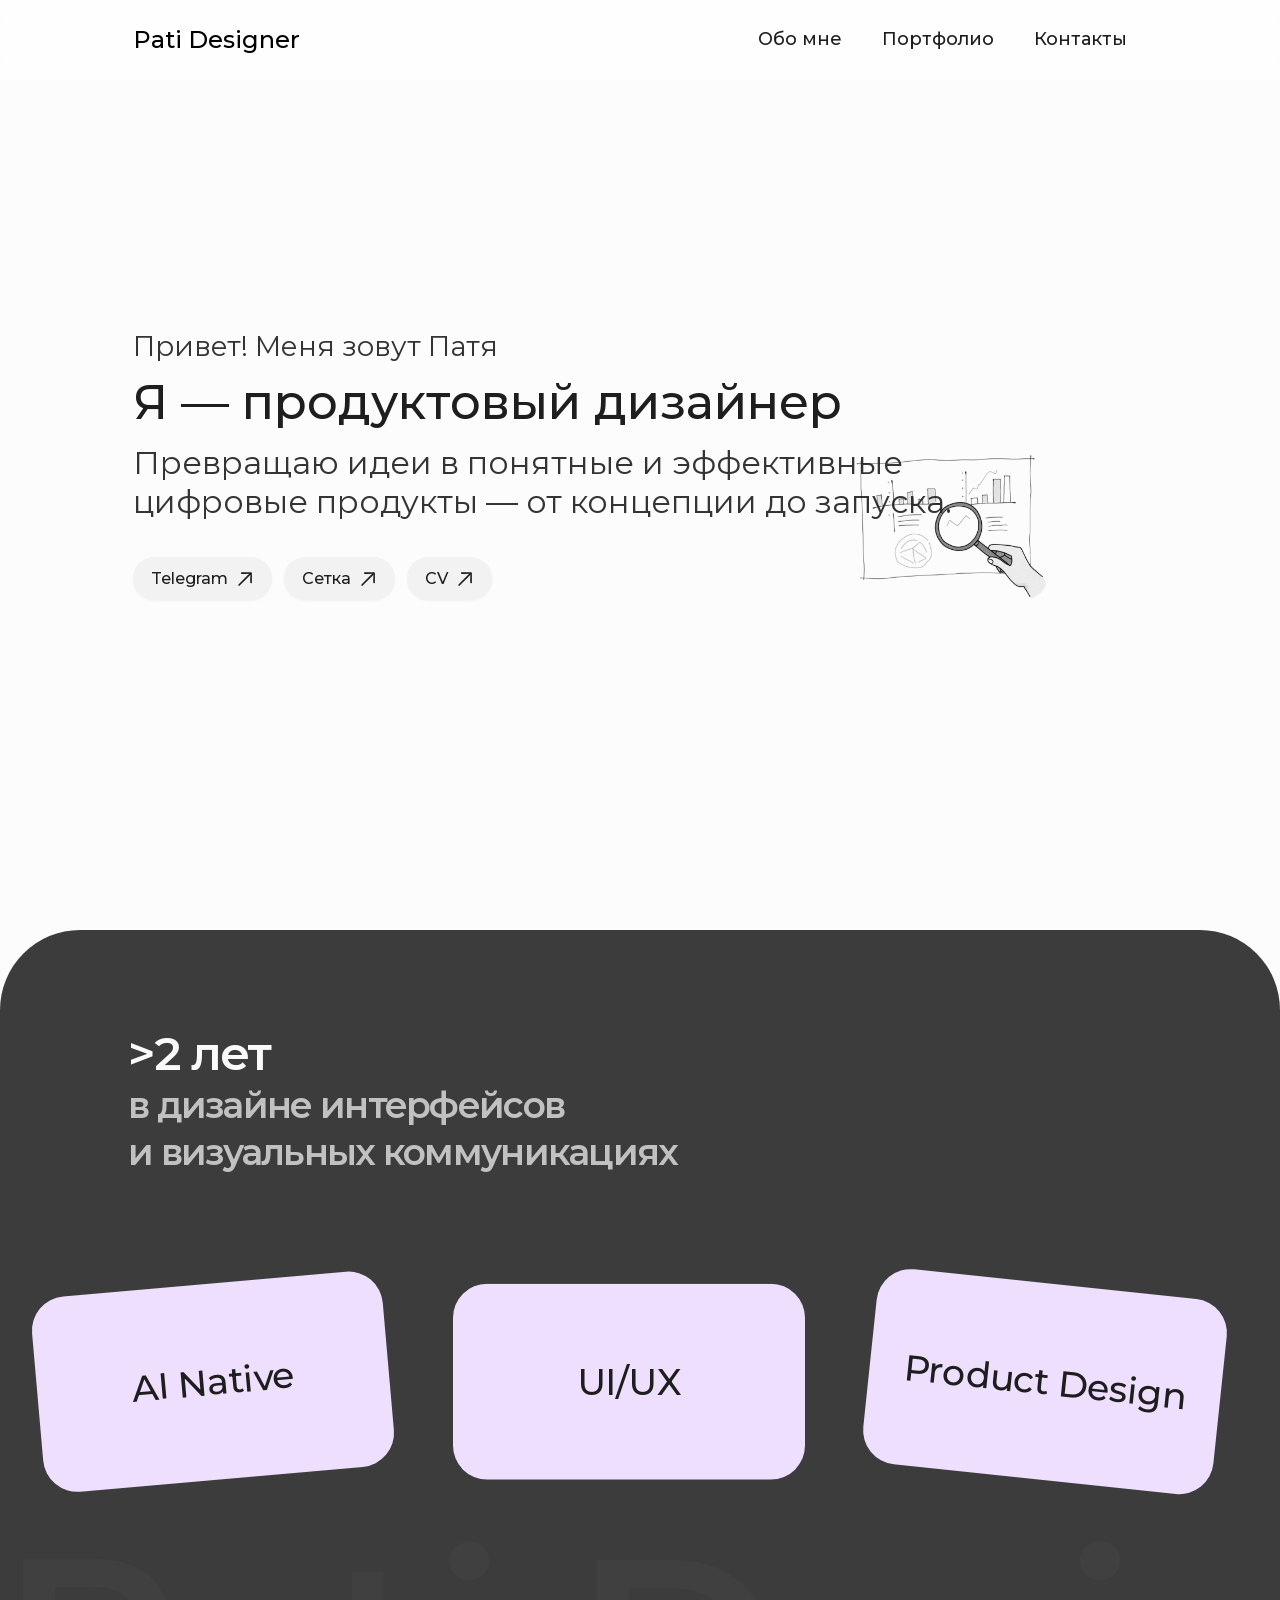
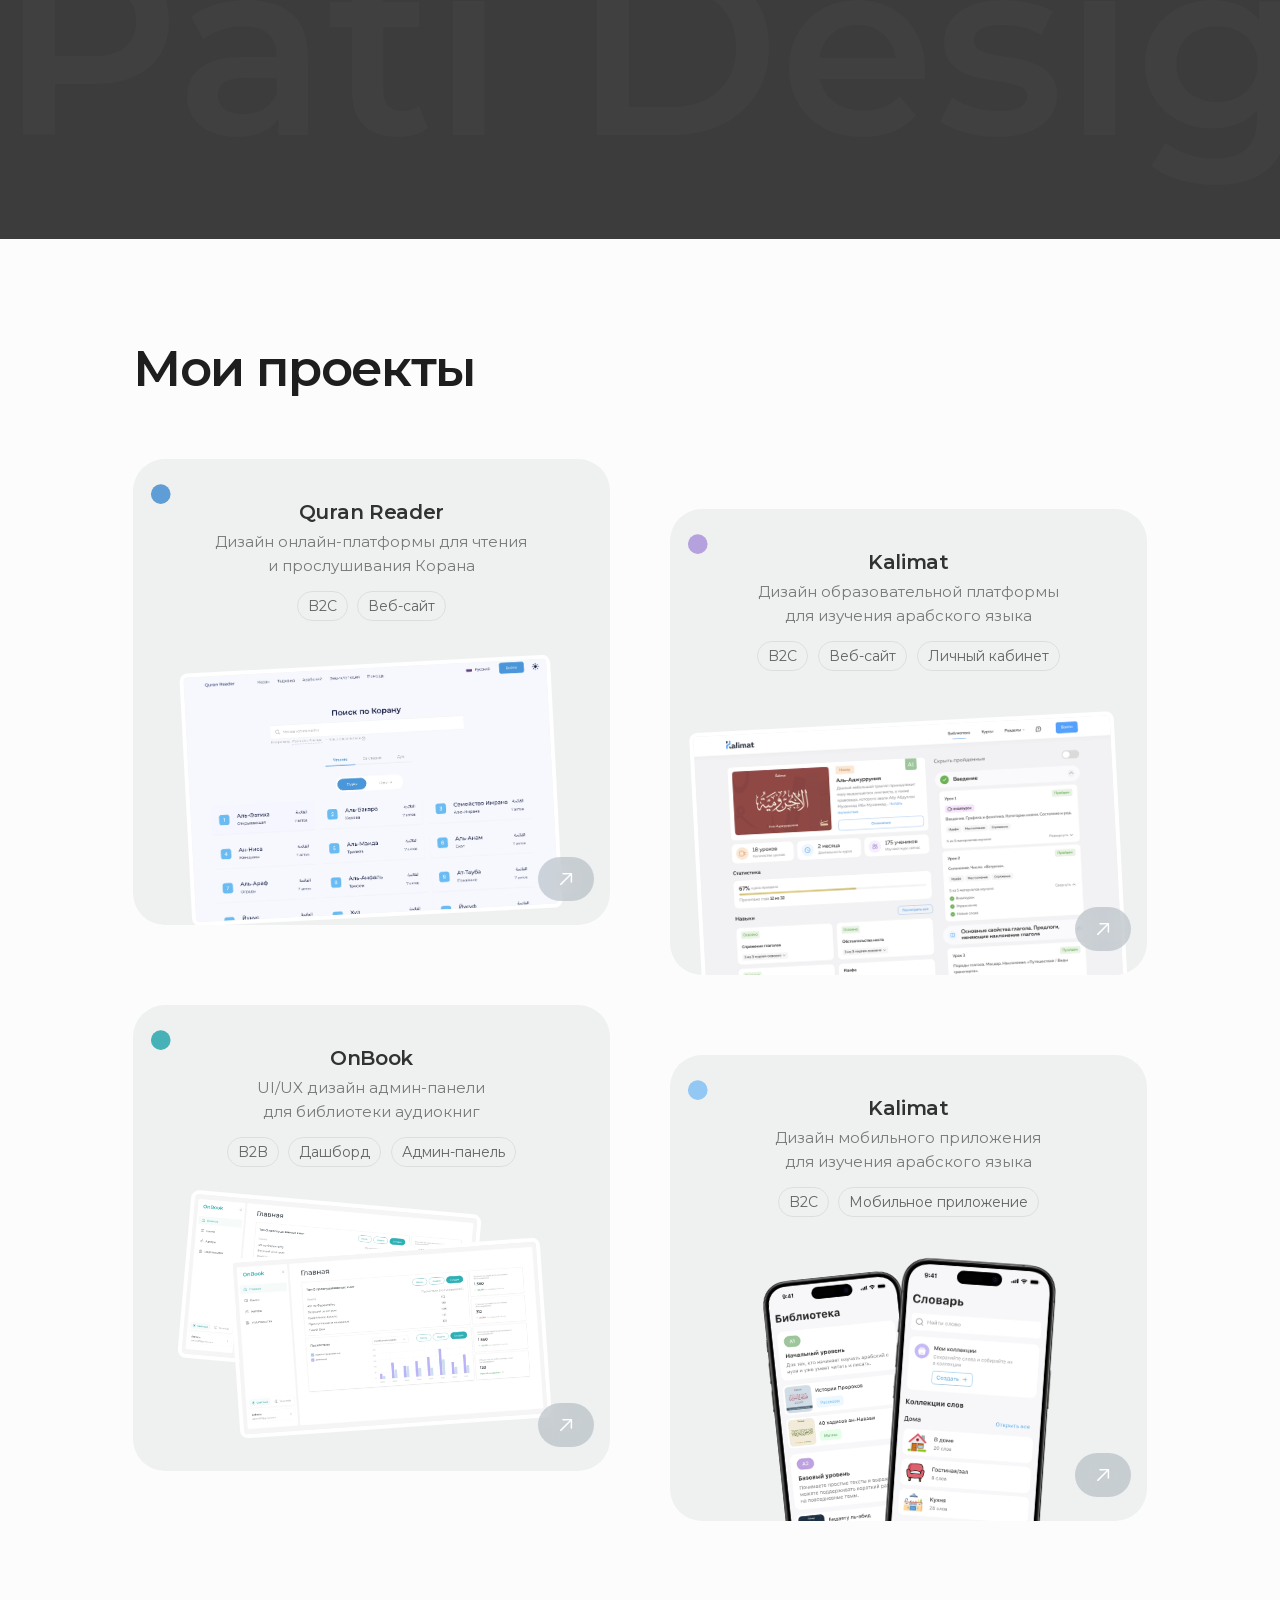
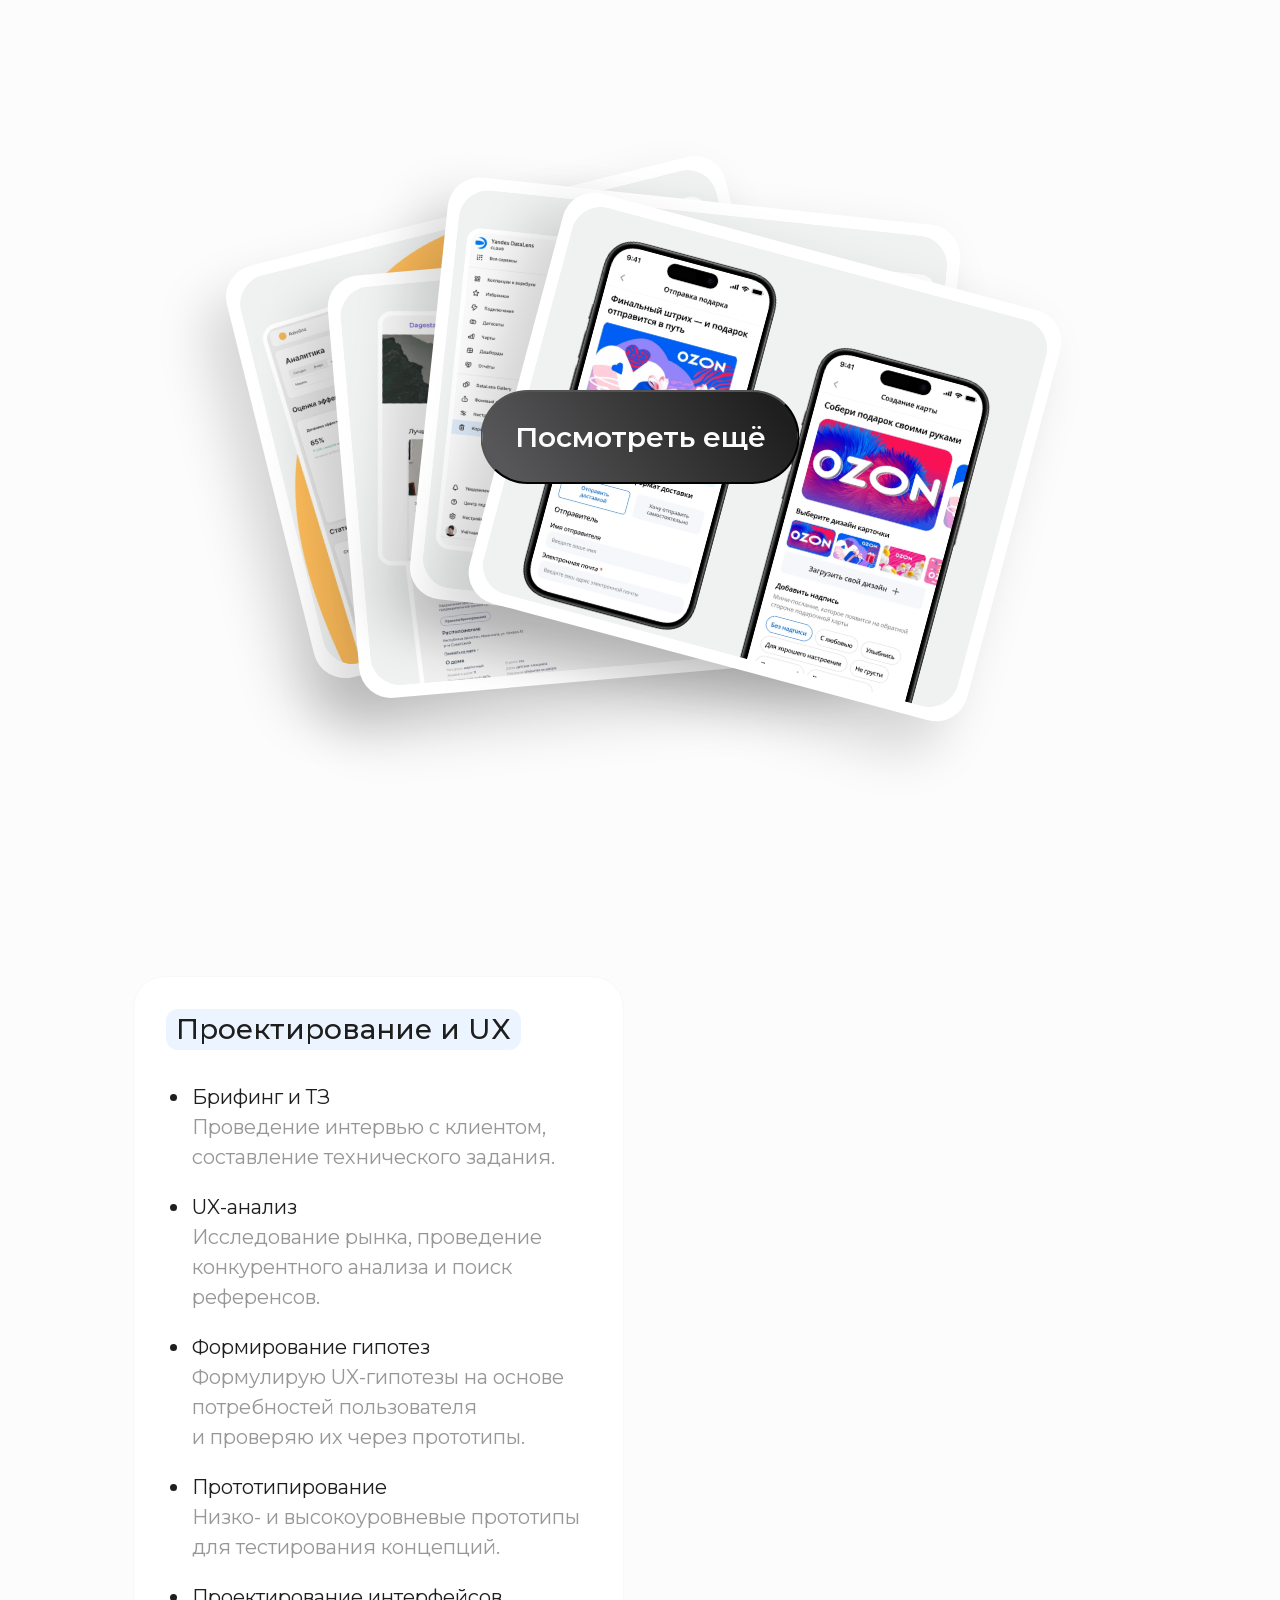
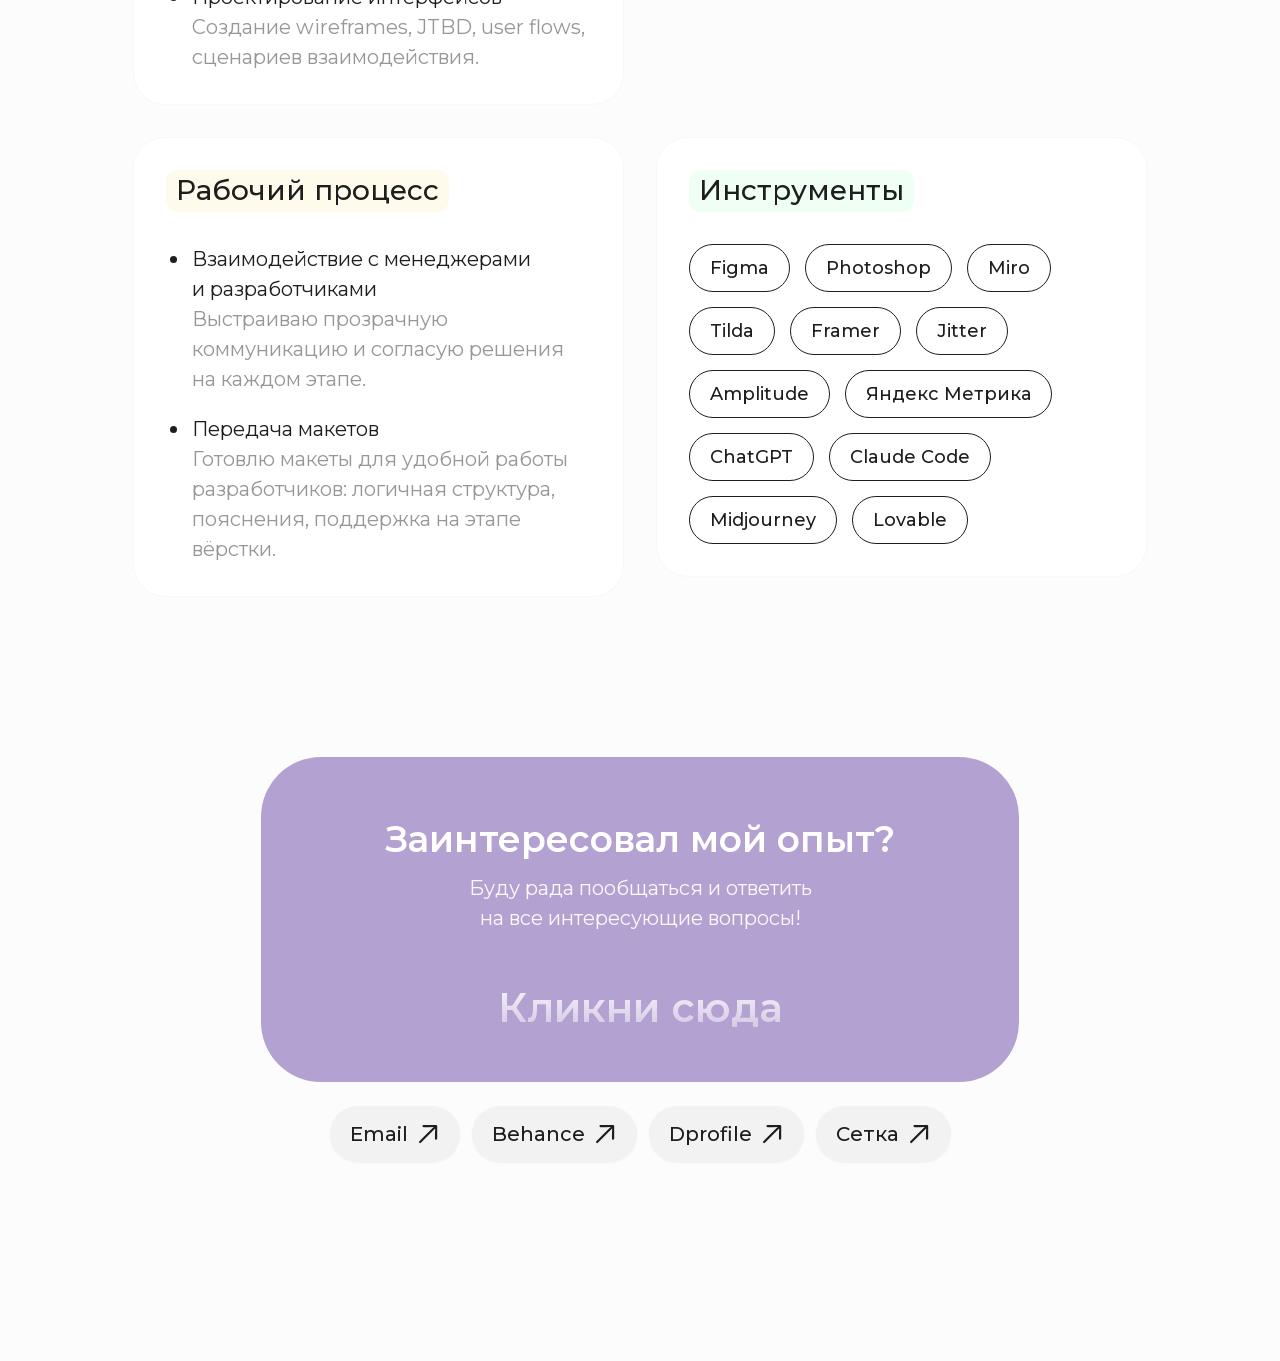
==== commit e2b85b09: "Стили и счётчик Метрики" ====
--- a/index.html
+++ b/index.html
@@ -6,10 +6,13 @@
   <title>Патимат Имангазалиева — Product Designer | AI-Native</title>
   <meta name="description" content="Патимат Имангазалиева — продуктовый дизайнер. Проектирование цифровых продуктов, UX/UI, дизайн-системы и AI-инструменты.">
 
-  <!-- Превью при отправке ссылки. Адрес сайта и картинку добавим вместе с доменом -->
+  <link rel="canonical" href="https://pati-designer.ru/">
+
+  <!-- Превью при отправке ссылки: заголовок, описание и адрес, без картинки -->
   <meta property="og:type" content="website">
   <meta property="og:site_name" content="Pati Designer">
   <meta property="og:locale" content="ru_RU">
+  <meta property="og:url" content="https://pati-designer.ru/">
   <meta property="og:title" content="Патимат Имангазалиева — Product Designer | AI-Native">
   <meta property="og:description" content="Патимат Имангазалиева — продуктовый дизайнер. Проектирование цифровых продуктов, UX/UI, дизайн-системы и AI-инструменты.">
   <meta name="twitter:card" content="summary">
@@ -33,6 +36,7 @@
     "@type": "Person",
     "name": "Имангазалиева Патимат",
     "alternateName": "Pati Designer",
+    "url": "https://pati-designer.ru/",
     "jobTitle": "Продуктовый дизайнер",
     "description": "Продуктовый дизайнер: UX-исследования, интерфейсы веб-сервисов и мобильных приложений, дизайн-системы",
     "knowsAbout": [
@@ -50,8 +54,12 @@
     ]
   }
   </script>
+  <!-- Яндекс Метрика: код в js/metrika.js, Вебвизор выключен -->
+  <script src="js/metrika.js"></script>
 </head>
 <body>
+  <!-- Яндекс Метрика для браузеров без JavaScript -->
+  <noscript><div><img src="https://mc.yandex.ru/watch/112800374" style="position:absolute; left:-9999px;" alt=""></div></noscript>
 
   <!-- Прелоадер -->
   <div id="preloader">
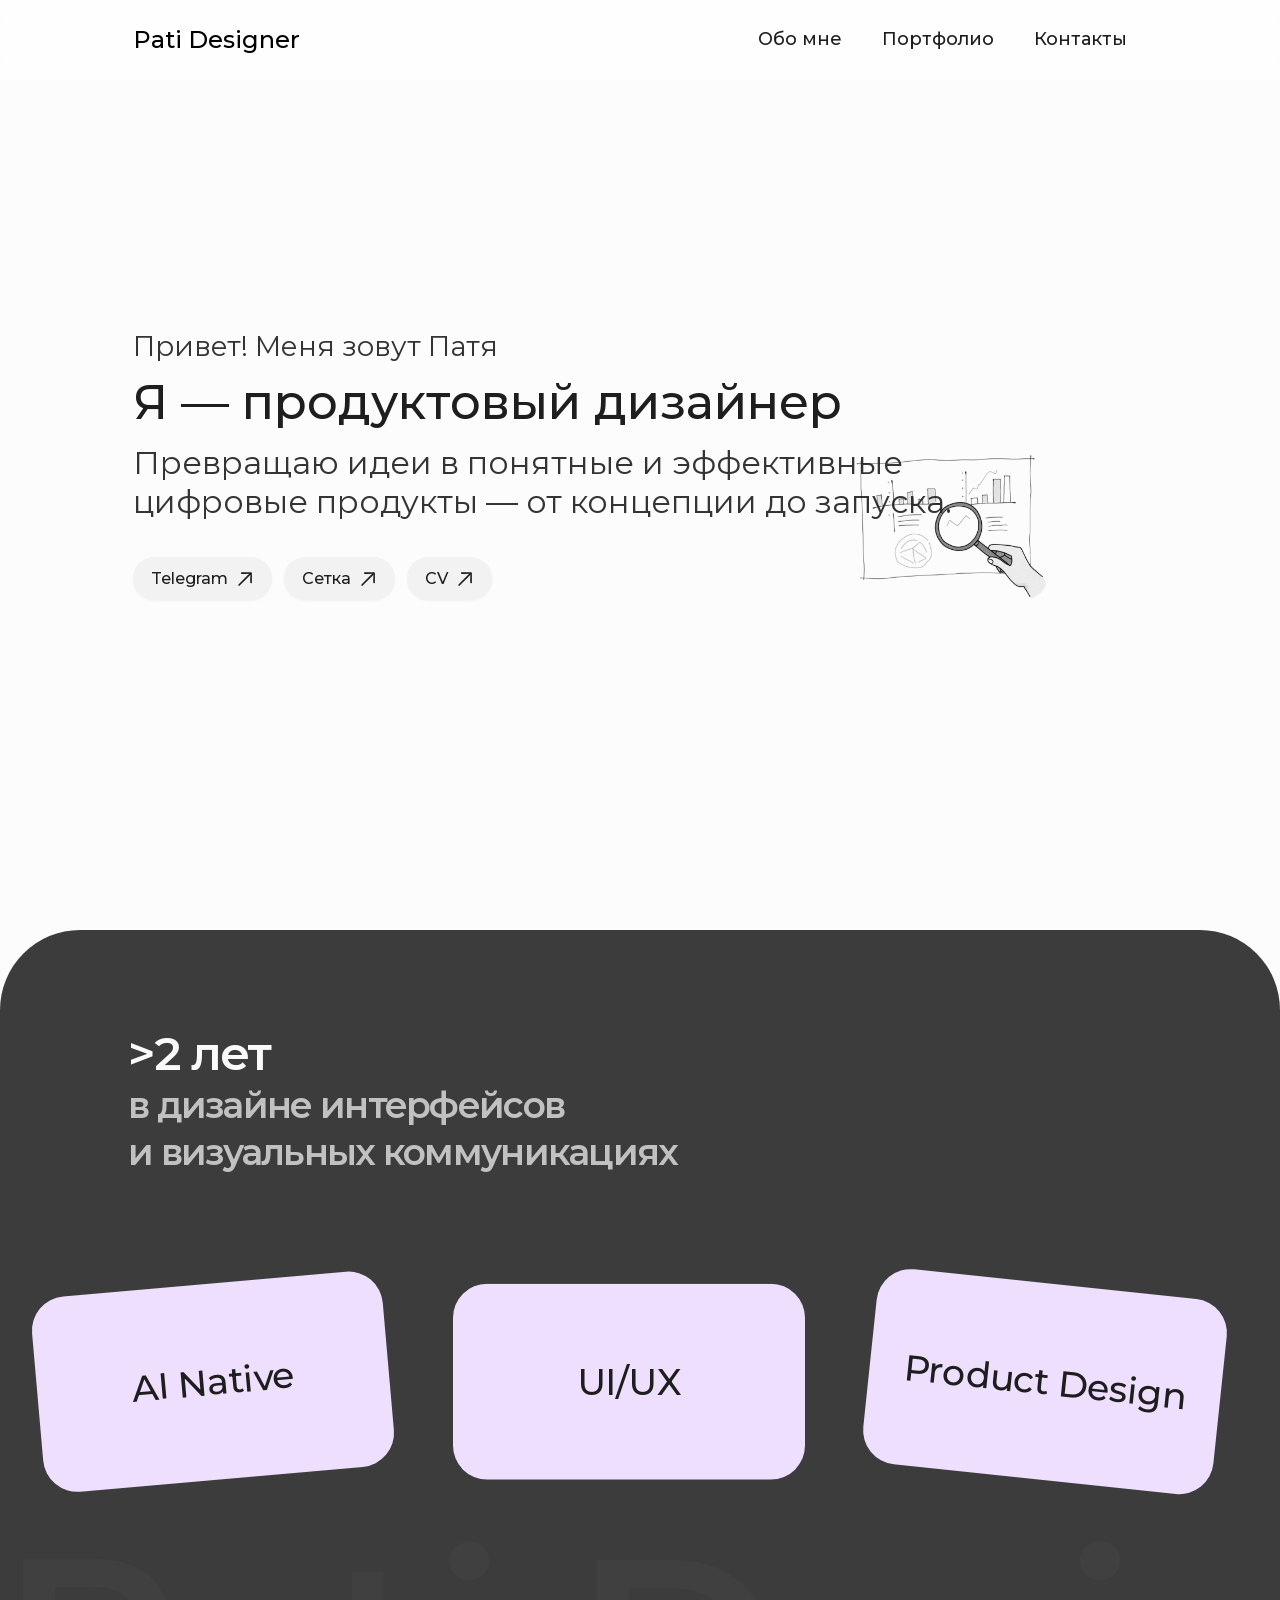
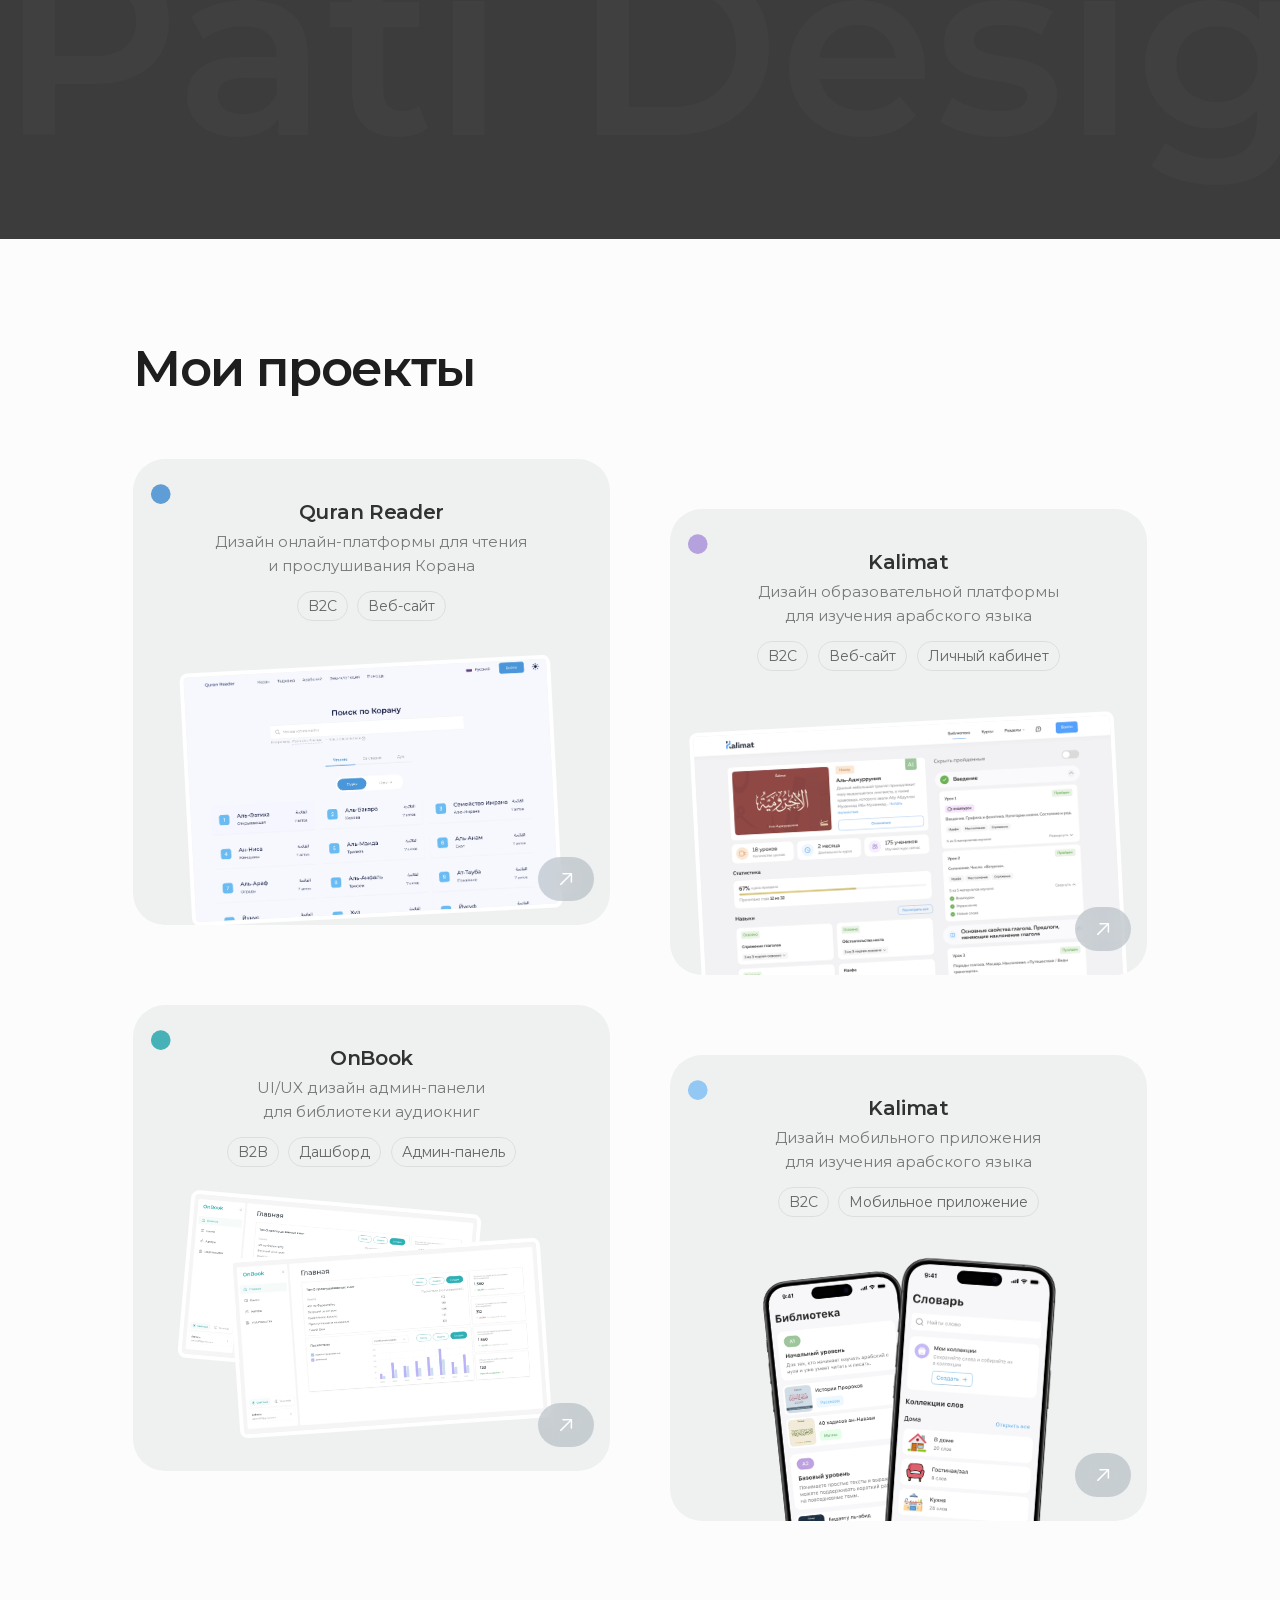
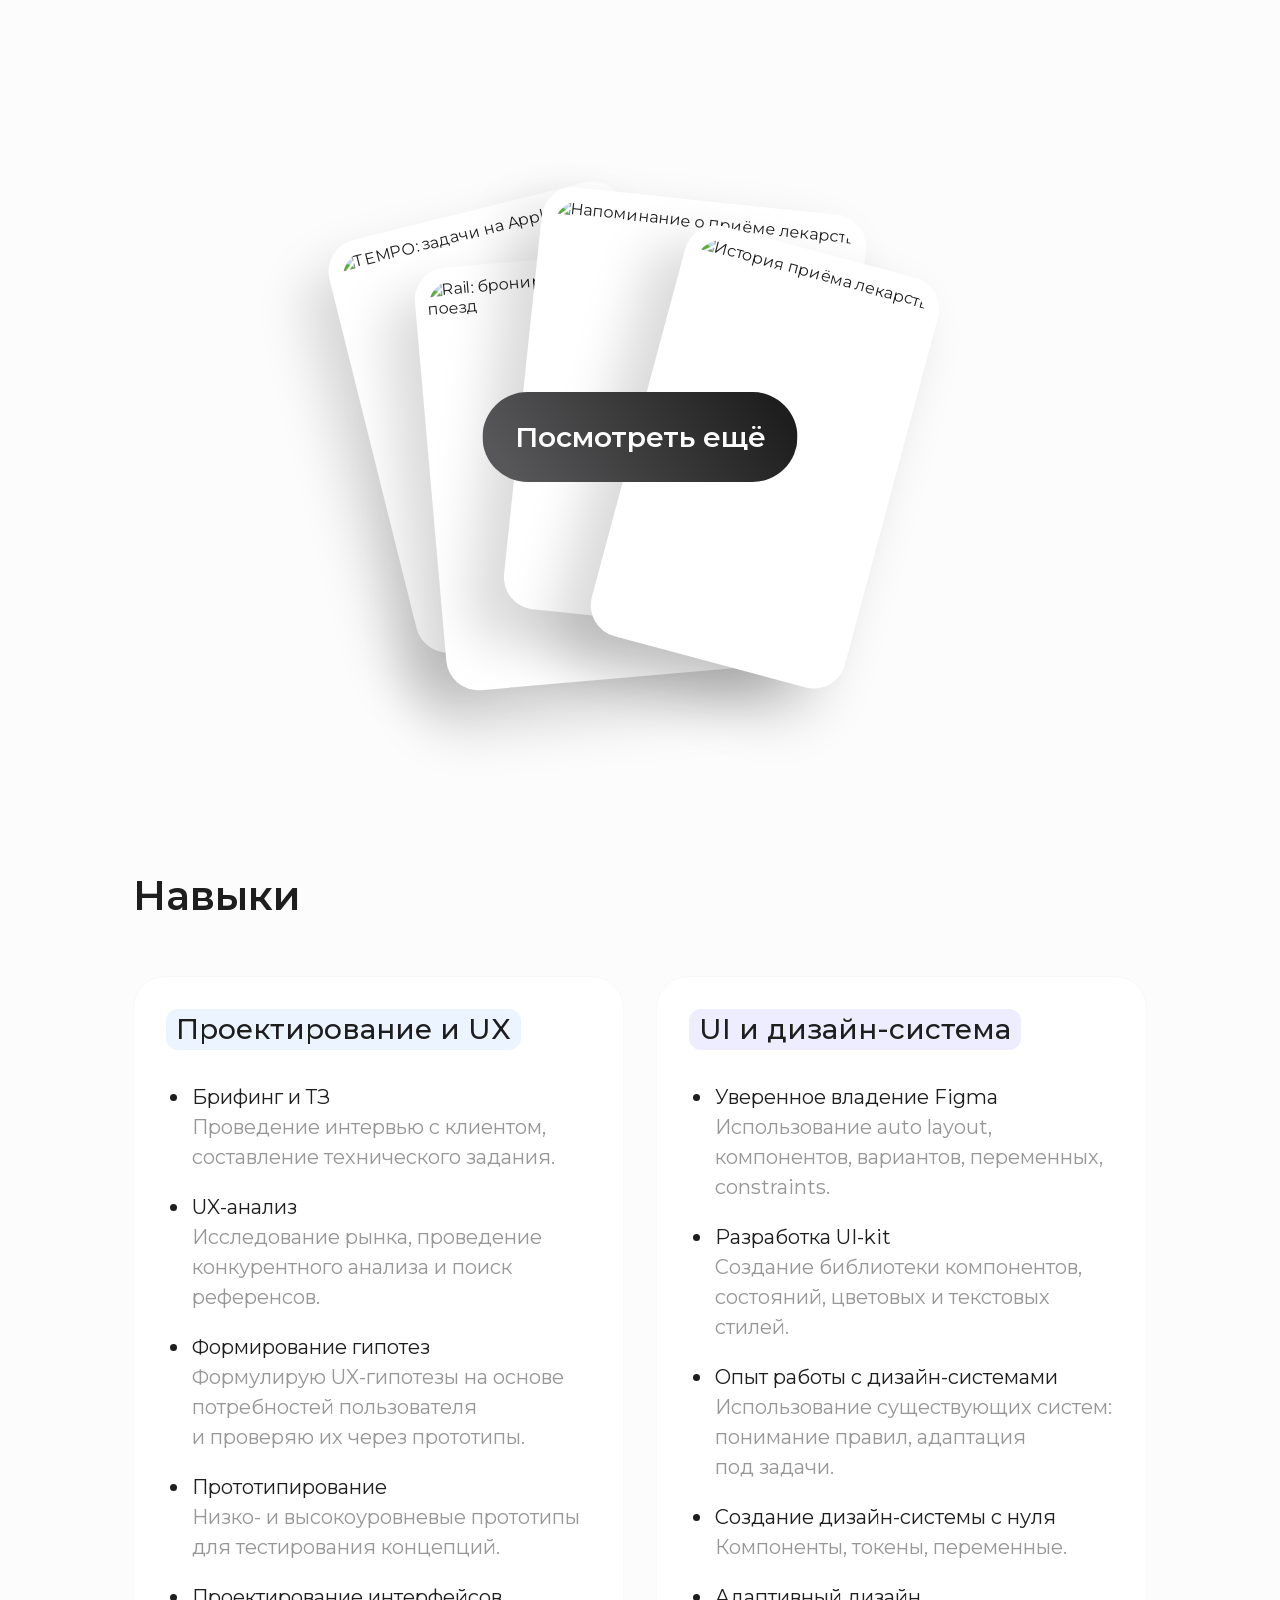
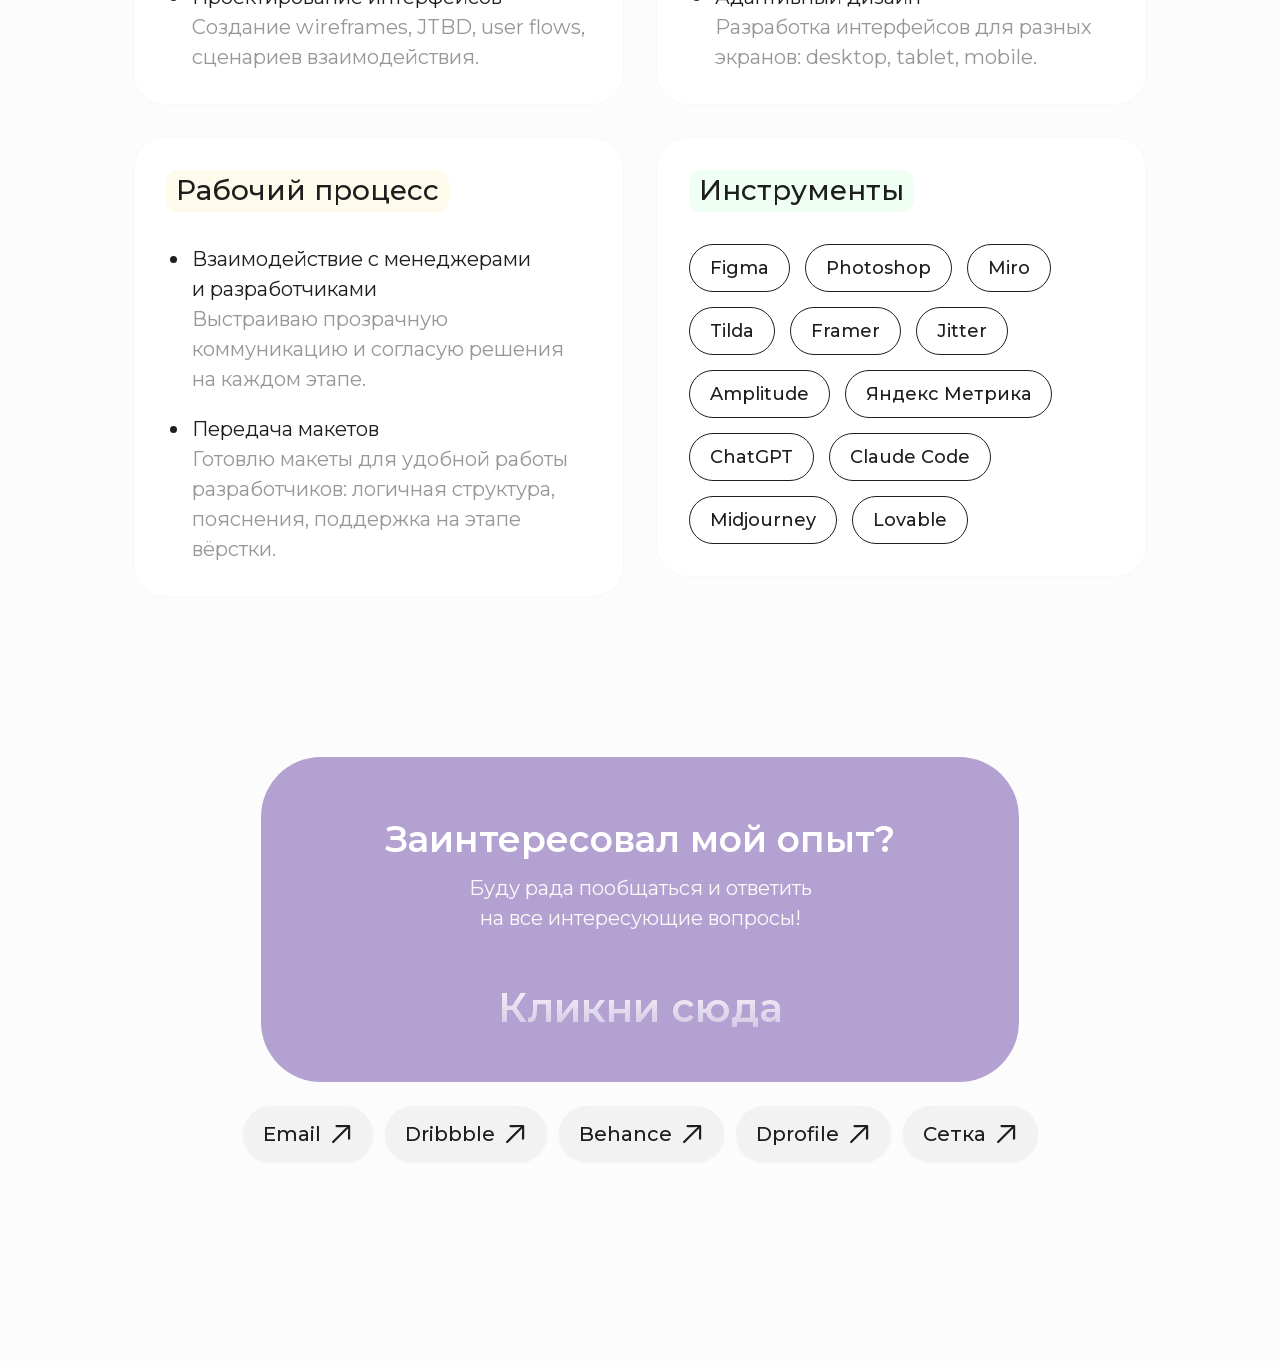
==== commit 86f1d8e1: "Updating concepts" ====
--- a/index.html
+++ b/index.html
@@ -21,6 +21,9 @@
   <!-- Иконка сайта -->
   <link rel="icon" href="favicon.svg" type="image/svg+xml">
   <link rel="icon" href="favicon-32.png" sizes="32x32" type="image/png">
+  <link rel="icon" href="favicon.ico" sizes="16x16 32x32 48x48">
+  <link rel="icon" href="favicon-120.png" sizes="120x120" type="image/png">
+  <link rel="icon" href="favicon-192.png" sizes="192x192" type="image/png">
   <link rel="apple-touch-icon" href="apple-touch-icon.png">
 
   <link rel="preload" href="fonts/montserrat/montserrat-cyrillic.woff2" as="font" type="font/woff2" crossorigin>
@@ -54,12 +57,8 @@
     ]
   }
   </script>
-  <!-- Яндекс Метрика: код в js/metrika.js, Вебвизор выключен -->
-  <script src="js/metrika.js"></script>
 </head>
 <body>
-  <!-- Яндекс Метрика для браузеров без JavaScript -->
-  <noscript><div><img src="https://mc.yandex.ru/watch/112800374" style="position:absolute; left:-9999px;" alt=""></div></noscript>
 
   <!-- Прелоадер -->
   <div id="preloader">
@@ -125,7 +124,7 @@
       <div class="hero__cta" data-animate data-delay="3">
         <a href="https://t.me/pati_iman" target="_blank" rel="noopener" class="btn btn--icon">Telegram <img src="images/icons/arrow-dark.svg" alt="" class="btn__icon"></a>
         <a href="https://setka.ru/users/019d2b02-72eb-73b0-8b9d-eee7eaf6be83" target="_blank" rel="noopener" class="btn btn--icon">Сетка <img src="images/icons/arrow-dark.svg" alt="" class="btn__icon"></a>
-        <a href="https://drive.google.com/file/d/1l3xo_ZAtFAG8fn6SFdJlxQMo6K0Da0SA/view?usp=sharing" target="_blank" rel="noopener" class="btn btn--icon">CV <img src="images/icons/arrow-dark.svg" alt="" class="btn__icon"></a>
+        <a href="https://drive.google.com/file/d/1Ydw3VEgf3zcelhfxu8O9Ug4Uny4s_CDu/view?usp=sharing" target="_blank" rel="noopener" class="btn btn--icon">CV <img src="images/icons/arrow-dark.svg" alt="" class="btn__icon"></a>
       </div>
     </div>
     <div class="hero__illustration" aria-hidden="true">
@@ -320,22 +319,57 @@
   </section>
 
   <!-- Галерея «Посмотреть ещё» -->
-  <section class="gallery">
-    <div class="gallery__inner" data-animate="scale">
-      <div class="gallery__covers">
-        <div class="gallery__photo gallery__photo--1"><img loading="lazy" src="images/gallery/card.webp" alt="Дашборд аналитики RoboGrid"></div>
-        <div class="gallery__photo gallery__photo--2"><img loading="lazy" src="images/gallery/card-1.webp" alt="Сайт Dagestan Travel: поиск жилья в Дагестане"></div>
-        <div class="gallery__photo gallery__photo--3"><img loading="lazy" src="images/gallery/card-2.webp" alt="Корзина в интерфейсе Yandex DataLens"></div>
-        <div class="gallery__photo gallery__photo--4"><img loading="lazy" src="images/gallery/ozon.webp" alt="Экраны отправки подарочной карты Ozon"></div>
-        <!-- второй проход: нужен бегущей строке на телефоне, в остальных режимах скрыт -->
-        <div class="gallery__photo gallery__photo--dup" aria-hidden="true"><img loading="lazy" src="images/gallery/card.webp" alt=""></div>
-        <div class="gallery__photo gallery__photo--dup" aria-hidden="true"><img loading="lazy" src="images/gallery/card-1.webp" alt=""></div>
-        <div class="gallery__photo gallery__photo--dup" aria-hidden="true"><img loading="lazy" src="images/gallery/card-2.webp" alt=""></div>
-        <div class="gallery__photo gallery__photo--dup" aria-hidden="true"><img loading="lazy" src="images/gallery/ozon.webp" alt=""></div>
-      </div>
-      <button type="button" class="gallery__btn">Посмотреть ещё</button>
-    </div>
-  </section>
+<section class="gallery" id="concepts" aria-label="Концепты интерфейсов">
+  <div class="gallery__inner">
+    <div class="gallery__covers" id="gallery-covers">
+
+      <div class="gallery__photo gallery__photo--1">
+        <img src="images/gallery/tempo-watch.webp"
+             alt="TEMPO: задачи на Apple Watch" loading="lazy">
+      </div>
+
+      <div class="gallery__photo gallery__photo--2">
+        <img src="images/gallery/rail-booking.webp"
+             alt="Rail: бронирование билетов на поезд" loading="lazy">
+      </div>
+
+      <div class="gallery__photo gallery__photo--3">
+        <img src="images/gallery/medication-reminder.webp"
+             alt="Напоминание о приёме лекарств" loading="lazy">
+      </div>
+
+      <div class="gallery__photo gallery__photo--4">
+        <img src="images/gallery/medication-history.webp"
+             alt="История приёма лекарств" loading="lazy">
+      </div>
+
+      <div class="gallery__photo">
+        <img src="images/gallery/card-1.webp"
+             alt="Dagestan Travel: поиск жилья" loading="lazy">
+      </div>
+
+      <div class="gallery__photo">
+        <img src="images/gallery/card-2.webp"
+             alt="Корзина в интерфейсе Yandex DataLens" loading="lazy">
+      </div>
+
+      <div class="gallery__photo">
+        <img src="images/gallery/ozon.webp"
+             alt="Подарочные карты Ozon" loading="lazy">
+      </div>
+
+    </div>
+
+    <button type="button"
+            class="gallery__btn"
+            aria-expanded="false"
+            aria-controls="gallery-covers">
+      Посмотреть ещё
+    </button>
+  </div>
+</section>
+
+
 
 
 
@@ -420,6 +454,7 @@
       </a>
       <div class="contacts__links" data-animate data-delay="1">
         <a href="mailto:imi.patimat@gmail.com" class="btn btn--icon">Email <img loading="lazy" src="images/icons/arrow-dark.svg" alt="" class="btn__icon"></a>
+        <a href="https://dribbble.com/pati_iman" target="_blank" rel="noopener" class="btn btn--icon">Dribbble <img src="images/icons/arrow-dark.svg" alt="" class="btn__icon"></a>
         <a href="https://www.behance.net/pati_designer" target="_blank" rel="noopener" class="btn btn--icon">Behance <img loading="lazy" src="images/icons/arrow-dark.svg" alt="" class="btn__icon"></a>
         <a href="https://dprofile.ru/pati_iman" target="_blank" rel="noopener" class="btn btn--icon">Dprofile <img loading="lazy" src="images/icons/arrow-dark.svg" alt="" class="btn__icon"></a>
         <a href="https://setka.ru/users/019d2b02-72eb-73b0-8b9d-eee7eaf6be83" target="_blank" rel="noopener" class="btn btn--icon">Сетка <img loading="lazy" src="images/icons/arrow-dark.svg" alt="" class="btn__icon"></a>
--- a/css/style.css
+++ b/css/style.css
@@ -13,7 +13,6 @@
      9.  Контакты
      10. Появление блоков и курсор-след
      11. Адаптив: планшет и узкие экраны, затем телефон
-     12. Плашка о cookies
 
    Правила:
      — размеры и цвета берём из переменных :root, не хардкодим;
@@ -46,21 +45,30 @@
 
   /* Крупная типографика течёт по ширине окна. Каждый clamp() достигает
      максимума ровно на 1280px, поэтому десктоп остаётся прежним. */
-  --fs-hero:    clamp(30px, 2.1vw + 21.12px, 48px); /* 1280: 26.88 + 21.12 = 48 */
-  --fs-hero-d:  clamp(20px, 1.5vw + 12.8px,  32px); /* 1280: 19.2 + 12.8 = 32 */
-  --fs-section: clamp(30px, 2.2vw + 21.84px, 50px); /* 1280: 28.16 + 21.84 = 50 */
-  --fs-block:   clamp(28px, 1.3vw + 23.36px, 40px); /* 1280: 16.64 + 23.36 = 40 */
-  --fs-cta:     clamp(26px, 1.5vw + 20.8px,  40px); /* 1280: 19.2 + 20.8 = 40 */
-  --fs-heading: clamp(24px, 1.35vw + 18.72px, 36px); /* 1280: 17.28 + 18.72 = 36 */
+  --fs-hero: clamp(30px, 2.1vw + 21.12px, 48px);
+  /* 1280: 26.88 + 21.12 = 48 */
+  --fs-hero-d: clamp(20px, 1.5vw + 12.8px, 32px);
+  /* 1280: 19.2 + 12.8 = 32 */
+  --fs-section: clamp(30px, 2.2vw + 21.84px, 50px);
+  /* 1280: 28.16 + 21.84 = 50 */
+  --fs-block: clamp(28px, 1.3vw + 23.36px, 40px);
+  /* 1280: 16.64 + 23.36 = 40 */
+  --fs-cta: clamp(26px, 1.5vw + 20.8px, 40px);
+  /* 1280: 19.2 + 20.8 = 40 */
+  --fs-heading: clamp(24px, 1.35vw + 18.72px, 36px);
+  /* 1280: 17.28 + 18.72 = 36 */
 }
 
 body {
   background: var(--bg);
 }
+
 /* ===== УТИЛИТЫ ===== */
 
 /* Слово с дефисом не рвётся на две строки: «онлайн-платформы» */
-.nowrap { white-space: nowrap; }
+.nowrap {
+  white-space: nowrap;
+}
 
 /* ===== ПРЕЛОАДЕР ===== */
 #preloader {
@@ -90,8 +98,9 @@
   opacity: 0;
   transform: scale(0);
   transition: opacity 0.3s ease,
-              transform 0.35s cubic-bezier(.34, 1.56, .64, 1);
-}
+    transform 0.35s cubic-bezier(.34, 1.56, .64, 1);
+}
+
 #pl-dot.go {
   opacity: 1;
   transform: scale(1);
@@ -109,21 +118,29 @@
 /* ===== ШАПКА ===== */
 .pd-nav {
   --pd-ink: #1e1e1e;
-  --pd-bar: 255,255,255;
+  --pd-bar: 255, 255, 255;
   --pd-bar-opacity: .6;
   --pd-blur: 20px;
   --pd-speed: .2s;
-  --pd-ease: cubic-bezier(.19,1,.22,1);
-
-  position: sticky; top: 0; z-index: 100;
+  --pd-ease: cubic-bezier(.19, 1, .22, 1);
+
+  position: sticky;
+  top: 0;
+  z-index: 100;
   height: 80px;
   font-family: 'Montserrat', sans-serif;
 }
-.pd-nav * { box-sizing: border-box; margin: 0; padding: 0; }
+
+.pd-nav * {
+  box-sizing: border-box;
+  margin: 0;
+  padding: 0;
+}
 
 .pd-nav::before {
   content: '';
-  position: absolute; inset: 0;
+  position: absolute;
+  inset: 0;
   background: rgba(var(--pd-bar), var(--pd-bar-opacity));
   -webkit-backdrop-filter: blur(var(--pd-blur));
   backdrop-filter: blur(var(--pd-blur));
@@ -133,26 +150,45 @@
   position: relative;
   height: 100%;
   padding: 0 var(--content-px);
-  display: flex; align-items: center; justify-content: space-between;
+  display: flex;
+  align-items: center;
+  justify-content: space-between;
   gap: 20px;
 }
 
 .pd-nav__logo {
-  font-size: 24px; font-weight: 500; line-height: 1.55;
-  color: #000; text-decoration: none; white-space: nowrap;
-}
-
-.pd-nav__menu { display: flex; align-items: center; gap: 0; list-style: none; }
+  font-size: 24px;
+  font-weight: 500;
+  line-height: 1.55;
+  color: #000;
+  text-decoration: none;
+  white-space: nowrap;
+}
+
+.pd-nav__menu {
+  display: flex;
+  align-items: center;
+  gap: 0;
+  list-style: none;
+}
 
 .pd-nav__link {
-  display: inline-flex; align-items: center; justify-content: center;
-  height: 42px; padding: 0 20px;
+  display: inline-flex;
+  align-items: center;
+  justify-content: center;
+  height: 42px;
+  padding: 0 20px;
   border-radius: 100px;
-  font-size: 18px; font-weight: 500; line-height: 1.55;
-  color: var(--pd-ink); text-decoration: none; white-space: nowrap;
+  font-size: 18px;
+  font-weight: 500;
+  line-height: 1.55;
+  color: var(--pd-ink);
+  text-decoration: none;
+  white-space: nowrap;
   background-color: transparent;
   transition: background-color var(--pd-speed) ease-in-out, color var(--pd-speed) ease-in-out;
 }
+
 .pd-nav__link:hover,
 .pd-nav__link.is-active {
   background-color: var(--pd-ink);
@@ -166,21 +202,48 @@
   transition: opacity 1s var(--pd-ease), transform 1s var(--pd-ease);
   backface-visibility: hidden;
 }
-.pd-nav__logo { transform: translateX(-100px); }
-.pd-nav__menu { transform: translateX(100px); }
+
+.pd-nav__logo {
+  transform: translateX(-100px);
+}
+
+.pd-nav__menu {
+  transform: translateX(100px);
+}
 
 .pd-nav.pd-in .pd-nav__logo,
-.pd-nav.pd-in .pd-nav__menu { opacity: 1; transform: none; }
+.pd-nav.pd-in .pd-nav__menu {
+  opacity: 1;
+  transform: none;
+}
 
 @media (max-width: 639px) {
-  .pd-nav { height: 64px; }
-  .pd-nav__inner { padding: 0 16px; }
-  .pd-nav__logo { font-size: 19px; }
-  .pd-nav__link { height: 36px; padding: 0 12px; font-size: 15px; }
-}
+  .pd-nav {
+    height: 64px;
+  }
+
+  .pd-nav__inner {
+    padding: 0 16px;
+  }
+
+  .pd-nav__logo {
+    font-size: 19px;
+  }
+
+  .pd-nav__link {
+    height: 36px;
+    padding: 0 12px;
+    font-size: 15px;
+  }
+}
+
 @media (prefers-reduced-motion: reduce) {
-  .pd-nav__logo, .pd-nav__menu {
-    opacity: 1 !important; transform: none !important; transition: none !important;
+
+  .pd-nav__logo,
+  .pd-nav__menu {
+    opacity: 1 !important;
+    transform: none !important;
+    transition: none !important;
   }
 }
 
@@ -188,7 +251,9 @@
    Показываются только в мобильном блоке в конце файла. */
 
 /* ── NAV CTA — скрыт на десктопе, виден на мобиле ── */
-.pd-nav .pd-nav__cta { display: none; }
+.pd-nav .pd-nav__cta {
+  display: none;
+}
 
 /* ── HAMBURGER BUTTON ── */
 .pd-nav__burger {
@@ -208,7 +273,10 @@
   -webkit-tap-highlight-color: transparent;
   transition: background 0.2s ease;
 }
-.pd-nav__burger:hover { background: rgba(30,30,30,0.06); }
+
+.pd-nav__burger:hover {
+  background: rgba(30, 30, 30, 0.06);
+}
 
 .pd-nav__burger span {
   display: block;
@@ -216,21 +284,31 @@
   height: 2px;
   background: var(--text-primary);
   border-radius: 2px;
-  transition: transform 0.35s cubic-bezier(.4,0,.2,1),
-              opacity   0.25s ease,
-              transform 0.35s cubic-bezier(.4,0,.2,1);
+  transition: transform 0.35s cubic-bezier(.4, 0, .2, 1),
+    opacity 0.25s ease,
+    transform 0.35s cubic-bezier(.4, 0, .2, 1);
 }
 
 /* X-состояние */
-.pd-nav__burger.is-open span:nth-child(1) { transform: translateY(7px) rotate(45deg); }
-.pd-nav__burger.is-open span:nth-child(2) { opacity: 0; transform: scaleX(0); }
-.pd-nav__burger.is-open span:nth-child(3) { transform: translateY(-7px) rotate(-45deg); }
+.pd-nav__burger.is-open span:nth-child(1) {
+  transform: translateY(7px) rotate(45deg);
+}
+
+.pd-nav__burger.is-open span:nth-child(2) {
+  opacity: 0;
+  transform: scaleX(0);
+}
+
+.pd-nav__burger.is-open span:nth-child(3) {
+  transform: translateY(-7px) rotate(-45deg);
+}
 
 /* ── MOBILE NAV DRAWER ── */
 .pd-nav-drawer {
   display: none;
   position: fixed;
-  left: 0; right: 0;
+  left: 0;
+  right: 0;
   top: 64px;
   bottom: 0;
   z-index: 98;
@@ -241,6 +319,7 @@
   pointer-events: none;
   transition: opacity 0.3s ease;
 }
+
 .pd-nav-drawer.is-open {
   opacity: 1;
   pointer-events: auto;
@@ -263,19 +342,35 @@
 .pd-nav-drawer__link {
   display: block;
   font-family: 'Montserrat', sans-serif;
-  font-size: 38px;
+  font-size: 32px;
+  /* было 38px — на телефоне пункты читались слишком крупно */
   font-weight: 600;
   color: var(--text-primary);
   text-decoration: none;
-  letter-spacing: -1px;
+  letter-spacing: -0.8px;
   padding: 14px 0;
   opacity: 0;
   transition: opacity 0.25s ease, color 0.2s ease;
 }
-.pd-nav-drawer.is-open .pd-nav-drawer__menu li:nth-child(1) .pd-nav-drawer__link { opacity: 1; transition-delay: 0.08s; }
-.pd-nav-drawer.is-open .pd-nav-drawer__menu li:nth-child(2) .pd-nav-drawer__link { opacity: 1; transition-delay: 0.14s; }
-.pd-nav-drawer.is-open .pd-nav-drawer__menu li:nth-child(3) .pd-nav-drawer__link { opacity: 1; transition-delay: 0.20s; }
-.pd-nav-drawer__link:active { color: var(--text-thirty); }
+
+.pd-nav-drawer.is-open .pd-nav-drawer__menu li:nth-child(1) .pd-nav-drawer__link {
+  opacity: 1;
+  transition-delay: 0.08s;
+}
+
+.pd-nav-drawer.is-open .pd-nav-drawer__menu li:nth-child(2) .pd-nav-drawer__link {
+  opacity: 1;
+  transition-delay: 0.14s;
+}
+
+.pd-nav-drawer.is-open .pd-nav-drawer__menu li:nth-child(3) .pd-nav-drawer__link {
+  opacity: 1;
+  transition-delay: 0.20s;
+}
+
+.pd-nav-drawer__link:active {
+  color: var(--text-thirty);
+}
 
 .pd-nav-drawer__cta {
   width: 100%;
@@ -285,13 +380,18 @@
   opacity: 0;
   transition: opacity 0.25s ease 0.26s;
 }
-.pd-nav-drawer.is-open .pd-nav-drawer__cta { opacity: 1; }
+
+.pd-nav-drawer.is-open .pd-nav-drawer__cta {
+  opacity: 1;
+}
 
 /* ===== ПЕРВЫЙ ЭКРАН ===== */
 .hero {
-  min-height: clamp(560px, 66.4vw, 850px);   /* 1280: 849.9 ≈ 850 */
+  min-height: clamp(560px, 66.4vw, 850px);
+  /* 1280: 849.9 ≈ 850 */
   padding-top: var(--header-h);
-  padding-bottom: clamp(64px, 14.06vw, 180px); /* 1280: 179.9 ≈ 180 */
+  padding-bottom: clamp(64px, 14.06vw, 180px);
+  /* 1280: 179.9 ≈ 180 */
   display: flex;
   align-items: center;
   position: relative;
@@ -361,11 +461,19 @@
   align-items: center;
   gap: 12px;
 }
+
 /* Кнопки первого экрана мельче общих. Селектор с родителем — чтобы
    не зависеть от порядка подключения components.css и не задеть
    кнопки контактов и шапки. */
-.hero__cta .btn       { font-size: 16px; padding: 12px 18px; }
-.hero__cta .btn__icon { width: 18px; height: 18px; }
+.hero__cta .btn {
+  font-size: 16px;
+  padding: 12px 18px;
+}
+
+.hero__cta .btn__icon {
+  width: 18px;
+  height: 18px;
+}
 
 /* ===== БЛОК «ОБО МНЕ» ===== */
 
@@ -383,121 +491,242 @@
 .pd-ab-wrap {
   position: relative;
   overflow: hidden;
-  height: 71vw;                          /* 852 */
+  height: 71vw;
+  /* 852 */
 }
 
 /* ── «>2 лет» ── */
 .pd-figma-stat {
   position: absolute;
-  top: 7.5vw;                            /* 90 */
-  left: 10vw;                            /* 120 */
+  top: 7.5vw;
+  /* 90 */
+  left: 10vw;
+  /* 120 */
   right: 10vw;
   z-index: 8;
   pointer-events: none;
   font-family: 'Montserrat', sans-serif;
   font-weight: 600;
-  display: flex; flex-direction: column;
-  letter-spacing: -0.1333vw;             /* −1.6 */
-}
-.pd-figma-stat-main { font-size: 3.6667vw; color: #fafafa; line-height: 1.2; }              /* 44 */
-.pd-figma-stat-dim  { font-size: 2.8333vw; color: rgba(250,250,250,0.70); line-height: 3.6667vw; } /* 34 / 44 */
+  display: flex;
+  flex-direction: column;
+  letter-spacing: -0.1333vw;
+  /* −1.6 */
+}
+
+.pd-figma-stat-main {
+  font-size: 3.6667vw;
+  color: #fafafa;
+  line-height: 1.2;
+}
+
+/* 44 */
+.pd-figma-stat-dim {
+  font-size: 2.8333vw;
+  color: rgba(250, 250, 250, 0.70);
+  line-height: 3.6667vw;
+}
+
+/* 34 / 44 */
 
 /* ── Карточки: ряд с одинаковым шагом ── */
 .pd-ab-cards {
   position: absolute;
-  top: 11.8333vw;                        /* 142 */
-  left: 0; right: 0;
-  display: flex;
-  gap: 5vw;                              /* 60 между карточками */
-  padding-left: 2.9167vw;                /* 35 */
+  top: 11.8333vw;
+  /* 142 */
+  left: 0;
+  right: 0;
+  display: flex;
+  gap: 5vw;
+  /* 60 между карточками */
+  padding-left: 2.9167vw;
+  /* 35 */
   z-index: 2;
 }
+
 .pd-ab-group {
   flex: 0 0 auto;
-  width: 27.5vw;                         /* 330 */
-  height: 15.3333vw;                     /* 184 */
+  width: 27.5vw;
+  /* 330 */
+  height: 15.3333vw;
+  /* 184 */
   will-change: transform;
 }
 
 .pd-ab-card {
-  width: 100%; height: 100%;
-  border-radius: 2.6667vw;               /* 32 */
+  width: 100%;
+  height: 100%;
+  border-radius: 2.6667vw;
+  /* 32 */
   background: #eedfff;
-  display: flex; align-items: center; justify-content: center;
-  padding: 0 3.3333vw;                   /* 40 */
-}
-.pd-ab-group--1 .pd-ab-card { transform: rotate(-5deg); }
-.pd-ab-group--3 .pd-ab-card { transform: rotate(6deg); }
+  display: flex;
+  align-items: center;
+  justify-content: center;
+  padding: 0 3.3333vw;
+  /* 40 */
+}
+
+.pd-ab-group--1 .pd-ab-card {
+  transform: rotate(-5deg);
+}
+
+.pd-ab-group--3 .pd-ab-card {
+  transform: rotate(6deg);
+}
 
 /* Лейбл: скрыт, проявляется при .pd-ab-drop */
 .pd-ab-label {
   font-family: 'Montserrat', sans-serif;
-  font-size: 2.8333vw; font-weight: 500; /* 34 */
+  font-size: 2.8333vw;
+  font-weight: 500;
+  /* 34 */
   color: #1e1e1e;
   white-space: nowrap;
-  letter-spacing: -0.0417vw;             /* −0.5 */
-  opacity: 0; transform: scale(0.85);
+  letter-spacing: -0.0417vw;
+  /* −0.5 */
+  opacity: 0;
+  transform: scale(0.85);
   transform-origin: center;
-  transition: opacity 0.9s cubic-bezier(.19,1,.22,1),
-              transform 0.9s cubic-bezier(.19,1,.22,1);
+  transition: opacity 0.9s cubic-bezier(.19, 1, .22, 1),
+    transform 0.9s cubic-bezier(.19, 1, .22, 1);
 }
 
 /* ── Анимация падения (карточка едет вниз на 190 с отскоком) ── */
 @keyframes pd-ab-drop {
-  0%   { transform: translateY(0); }
-  52%  { transform: translateY(16vw); }      /* 192 */
-  68%  { transform: translateY(14.8333vw); } /* 178 */
-  82%  { transform: translateY(16vw); }      /* 192 */
-  91%  { transform: translateY(15.5vw); }    /* 186 */
-  100% { transform: translateY(15.8333vw); } /* 190 */
-}
-.pd-ab-group--1.pd-ab-drop { animation: pd-ab-drop 2.6s ease-out 0.1s both; }
-.pd-ab-group--2.pd-ab-drop { animation: pd-ab-drop 2.6s ease-out 0.3s both; }
-.pd-ab-group--3.pd-ab-drop { animation: pd-ab-drop 2.6s ease-out 0.5s both; }
+  0% {
+    transform: translateY(0);
+  }
+
+  52% {
+    transform: translateY(16vw);
+  }
+
+  /* 192 */
+  68% {
+    transform: translateY(14.8333vw);
+  }
+
+  /* 178 */
+  82% {
+    transform: translateY(16vw);
+  }
+
+  /* 192 */
+  91% {
+    transform: translateY(15.5vw);
+  }
+
+  /* 186 */
+  100% {
+    transform: translateY(15.8333vw);
+  }
+
+  /* 190 */
+}
+
+.pd-ab-group--1.pd-ab-drop {
+  animation: pd-ab-drop 2.6s ease-out 0.1s both;
+}
+
+.pd-ab-group--2.pd-ab-drop {
+  animation: pd-ab-drop 2.6s ease-out 0.3s both;
+}
+
+.pd-ab-group--3.pd-ab-drop {
+  animation: pd-ab-drop 2.6s ease-out 0.5s both;
+}
 
 /* Мобильный вариант: карточка выпадает сверху на своё место с отскоком */
 @keyframes pd-ab-drop-m {
-  0%   { transform: translateY(-140%); opacity: 0; }
-  15%  { opacity: 1; }
-  55%  { transform: translateY(8%); }
-  75%  { transform: translateY(-4%); }
-  90%  { transform: translateY(2%); }
-  100% { transform: translateY(0); opacity: 1; }
-}
+  0% {
+    transform: translateY(-140%);
+    opacity: 0;
+  }
+
+  15% {
+    opacity: 1;
+  }
+
+  55% {
+    transform: translateY(8%);
+  }
+
+  75% {
+    transform: translateY(-4%);
+  }
+
+  90% {
+    transform: translateY(2%);
+  }
+
+  100% {
+    transform: translateY(0);
+    opacity: 1;
+  }
+}
+
 /* без анимации — карточки сразу на местах. Селектор тяжелее правил падения
    из блока ≤980: те стоят ниже в файле и при равном весе победили бы */
 @media (prefers-reduced-motion: reduce) {
-  .pd-ab-wrap .pd-ab-cards .pd-ab-group.pd-ab-drop { animation: none; }
+  .pd-ab-wrap .pd-ab-cards .pd-ab-group.pd-ab-drop {
+    animation: none;
+  }
 }
 
 /* Лейбл проявляется после начала падения */
-.pd-ab-group--1.pd-ab-drop .pd-ab-label { opacity: 1; transform: scale(1); transition-delay: 0.25s; }
-.pd-ab-group--2.pd-ab-drop .pd-ab-label { opacity: 1; transform: scale(1); transition-delay: 0.45s; }
-.pd-ab-group--3.pd-ab-drop .pd-ab-label { opacity: 1; transform: scale(1); transition-delay: 0.65s; }
+.pd-ab-group--1.pd-ab-drop .pd-ab-label {
+  opacity: 1;
+  transform: scale(1);
+  transition-delay: 0.25s;
+}
+
+.pd-ab-group--2.pd-ab-drop .pd-ab-label {
+  opacity: 1;
+  transform: scale(1);
+  transition-delay: 0.45s;
+}
+
+.pd-ab-group--3.pd-ab-drop .pd-ab-label {
+  opacity: 1;
+  transform: scale(1);
+  transition-delay: 0.65s;
+}
 
 /* ── Бегущая строка ── */
 .pd-ab-ticker {
   position: absolute;
-  top: 40.8333vw;                        /* 490 */
-  left: 0; right: 0;
+  top: 40.8333vw;
+  /* 490 */
+  left: 0;
+  right: 0;
   /* низ хвостика «g» — 312 от верха строки, блок кончается на границе макета */
-  height: 30.1667vw;                     /* 362 */
+  height: 30.1667vw;
+  /* 362 */
   overflow: hidden;
   z-index: 1;
 }
+
 @keyframes pd-ab-marquee {
-  from { transform: translateX(0); }
-  to   { transform: translateX(-25%); }
-}
+  from {
+    transform: translateX(0);
+  }
+
+  to {
+    transform: translateX(-25%);
+  }
+}
+
 .pd-ab-ticker-track {
   display: flex;
   width: max-content;
   white-space: nowrap;
   animation: pd-ab-marquee 10s linear infinite;
 }
+
 .pd-ab-ticker-item {
   font-family: 'Montserrat', sans-serif;
-  font-size: 19.5vw; font-weight: 600;   /* 234 */
+  font-size: 19.5vw;
+  font-weight: 600;
+  /* 234 */
   color: #404040;
   line-height: 1.55;
   flex-shrink: 0;
@@ -506,6 +735,7 @@
 
 /* ── До 980px: поток — надпись, ряд карточек лесенкой, лента ── */
 @media (max-width: 980px) {
+
   /* Все размеры и отступы блока привязаны к ширине экрана: при сужении
      блок уменьшается целиком, а не раздвигается фиксированными отступами */
   .pd-ab-wrap {
@@ -517,9 +747,17 @@
 
   /* Порядок на любой ширине: надпись сверху, карточки посередине,
      лента всегда внизу блока */
-  .pd-ab-wrap > .pd-figma-stat { order: -1; }
-  .pd-ab-cards                 { order: 0; }
-  .pd-ab-ticker                { order: 1; }
+  .pd-ab-wrap>.pd-figma-stat {
+    order: -1;
+  }
+
+  .pd-ab-cards {
+    order: 0;
+  }
+
+  .pd-ab-ticker {
+    order: 1;
+  }
 
   /* Карточки в ряд лесенкой: средняя ниже двух крайних.
      Не помещаются — ужимаются вместе с шириной экрана. */
@@ -533,41 +771,69 @@
     gap: clamp(8px, 2vw, 24px);
     margin-bottom: clamp(24px, 4.4vw, 44px);
   }
+
   .pd-ab-wrap .pd-ab-group {
     flex: 1 1 0;
     min-width: 0;
     max-width: 260px;
-    width: auto; height: auto;
+    width: auto;
+    height: auto;
     /* Падение на 190 рассчитано на десктоп. Класс оставляем — от него
        зависит проявление подписи, — а сдвиг убираем. */
     animation: none;
   }
+
   /* пропорции десктопной карточки (330×184): размер задаёт ширина ряда */
   .pd-ab-wrap .pd-ab-card {
     border-radius: clamp(14px, 2.4vw, 24px);
-    padding: 0 clamp(3px, calc(1.6vw - 5px), 15px);   /* на 5px уже с каждой стороны */
+    padding: 0 clamp(3px, calc(1.6vw - 5px), 15px);
+    /* на 5px уже с каждой стороны */
     height: auto;
     aspect-ratio: 330 / 184;
   }
+
   /* средняя карточка опускается — сдвиг растёт вместе с шириной экрана */
-  .pd-ab-wrap .pd-ab-group--2 { margin-top: clamp(24px, 6vw, 56px); }
+  .pd-ab-wrap .pd-ab-group--2 {
+    margin-top: clamp(24px, 6vw, 56px);
+  }
+
   /* наклоны те же, что на десктопе */
-  .pd-ab-wrap .pd-ab-group--1 .pd-ab-card { transform: rotate(-5deg); }
-  .pd-ab-wrap .pd-ab-group--2 .pd-ab-card { transform: none; }
-  .pd-ab-wrap .pd-ab-group--3 .pd-ab-card { transform: rotate(6deg); }
+  .pd-ab-wrap .pd-ab-group--1 .pd-ab-card {
+    transform: rotate(-5deg);
+  }
+
+  .pd-ab-wrap .pd-ab-group--2 .pd-ab-card {
+    transform: none;
+  }
+
+  .pd-ab-wrap .pd-ab-group--3 .pd-ab-card {
+    transform: rotate(6deg);
+  }
+
   /* на телефоне «Product Design» может уйти в две строки — это нормально */
   .pd-ab-wrap .pd-ab-label {
-    font-size: clamp(15px, calc(2.6vw + 4px), 28px);   /* на телефоне 15px: 18 занимали почти всю карточку */
-    font-weight: 400;   /* на узких экранах — regular */
+    font-size: clamp(15px, calc(2.6vw + 4px), 28px);
+    /* на телефоне 15px: 18 занимали почти всю карточку */
+    font-weight: 400;
+    /* на узких экранах — regular */
     letter-spacing: -0.5px;
     white-space: normal;
     text-align: center;
     line-height: 1.15;
   }
+
   /* падение сверху, как на десктопе, но на своё место в ряду */
-  .pd-ab-wrap .pd-ab-group--1.pd-ab-drop { animation: pd-ab-drop-m 1.4s cubic-bezier(.3,.7,.4,1) .1s both; }
-  .pd-ab-wrap .pd-ab-group--2.pd-ab-drop { animation: pd-ab-drop-m 1.4s cubic-bezier(.3,.7,.4,1) .3s both; }
-  .pd-ab-wrap .pd-ab-group--3.pd-ab-drop { animation: pd-ab-drop-m 1.4s cubic-bezier(.3,.7,.4,1) .5s both; }
+  .pd-ab-wrap .pd-ab-group--1.pd-ab-drop {
+    animation: pd-ab-drop-m 1.4s cubic-bezier(.3, .7, .4, 1) .1s both;
+  }
+
+  .pd-ab-wrap .pd-ab-group--2.pd-ab-drop {
+    animation: pd-ab-drop-m 1.4s cubic-bezier(.3, .7, .4, 1) .3s both;
+  }
+
+  .pd-ab-wrap .pd-ab-group--3.pd-ab-drop {
+    animation: pd-ab-drop-m 1.4s cubic-bezier(.3, .7, .4, 1) .5s both;
+  }
 
   .pd-ab-ticker {
     position: static;
@@ -579,23 +845,34 @@
     /* блок с боковыми полями, а лента выходит за них — от края экрана */
     margin: 0 calc(-1 * var(--content-px));
   }
+
   /* межстрочный близко к единице: у строки 1.3 под буквами лежала пустота */
   .pd-ab-ticker .pd-ab-ticker-item {
     font-size: clamp(60px, 11vw, 108px);
     line-height: 1.15;
-    padding-right: 0.45em;   /* шаг между повторами: было 0.2em */
-  }
-
-  .pd-ab-wrap > .pd-figma-stat {
+    padding-right: 0.45em;
+    /* шаг между повторами: было 0.2em */
+  }
+
+  .pd-ab-wrap>.pd-figma-stat {
     position: static;
-    left: auto; right: auto;
+    left: auto;
+    right: auto;
     margin-bottom: clamp(24px, 4vw, 40px);
     letter-spacing: -1.2px;
   }
+
   /* межстрочный — от кегля: фиксированные 44px десктопа при мелком шрифте
      раздвигали строки */
-  .pd-ab-wrap .pd-figma-stat-main { font-size: clamp(28px, 4.5vw, 44px); line-height: 1.2; }
-  .pd-ab-wrap .pd-figma-stat-dim  { font-size: clamp(20px, 3.6vw, 34px); line-height: 1.3; }
+  .pd-ab-wrap .pd-figma-stat-main {
+    font-size: clamp(28px, 4.5vw, 44px);
+    line-height: 1.2;
+  }
+
+  .pd-ab-wrap .pd-figma-stat-dim {
+    font-size: clamp(20px, 3.6vw, 34px);
+    line-height: 1.3;
+  }
 }
 
 /* ===== ПОРТФОЛИО: КАРТОЧКИ ПРОЕКТОВ ===== */
@@ -646,8 +923,14 @@
   transition: var(--transition-theme);
 }
 
-.project-card--left  { margin-bottom: 80px; }
-.project-card--right { margin-top: 50px; margin-bottom: 30px; }
+.project-card--left {
+  margin-bottom: 80px;
+}
+
+.project-card--right {
+  margin-top: 50px;
+  margin-bottom: 30px;
+}
 
 .project-card__dot {
   position: absolute;
@@ -666,7 +949,8 @@
 .project-card__info {
   position: relative;
   padding-top: clamp(36px, 8.56cqw, 50px);
-  width: max(72.6cqw, min(310px, 100% - 40px));   /* 424 из 584, на узкой карточке шире */
+  width: max(72.6cqw, min(310px, 100% - 40px));
+  /* 424 из 584, на узкой карточке шире */
   display: flex;
   flex-direction: column;
   align-items: center;
@@ -732,14 +1016,19 @@
   margin-top: clamp(10px, 2.23cqw, 13px);
   flex-shrink: 0;
 }
-.project-card__media .project-card__img { position: absolute; }
+
+.project-card__media .project-card__img {
+  position: absolute;
+}
 
 /* --- Quran Reader --- */
 .project-card--quran .project-card__img {
-  top: 11.111%;                       /* 240 − 200 = 40 из 360 */
+  top: 11.111%;
+  /* 240 − 200 = 40 из 360 */
   left: 50%;
   transform: translateX(-50%) rotate(-3deg);
-  width: 77.74%;                      /* 454 из 584 */
+  width: 77.74%;
+  /* 454 из 584 */
   border: clamp(3px, 0.86cqw, 5px) solid white;
   border-radius: 8px;
   object-fit: cover;
@@ -748,9 +1037,12 @@
 
 /* --- OnBook --- */
 .project-card--onbook .project-card__img--back {
-  top: 8.333%;                        /* 230 → 30 из 360 */
-  left: 10.788%;                      /* 63 из 584 */
-  width: 60.959%;                     /* 356 из 584 */
+  top: 8.333%;
+  /* 230 → 30 из 360 */
+  left: 10.788%;
+  /* 63 из 584 */
+  width: 60.959%;
+  /* 356 из 584 */
   border: clamp(3px, 0.86cqw, 5px) solid white;
   border-radius: 8px;
   transform: rotate(5deg);
@@ -759,9 +1051,12 @@
 }
 
 .project-card--onbook .project-card__img--front {
-  top: 24.167%;                       /* 287 → 87 из 360 */
-  left: 21.233%;                      /* 124 из 584 */
-  width: 65.411%;                     /* 382 из 584 */
+  top: 24.167%;
+  /* 287 → 87 из 360 */
+  left: 21.233%;
+  /* 124 из 584 */
+  width: 65.411%;
+  /* 382 из 584 */
   border: clamp(3px, 0.86cqw, 5px) solid white;
   border-radius: 8px;
   transform: rotate(-4deg);
@@ -772,11 +1067,14 @@
 
 /* --- Kalimat: веб --- */
 .project-card--kalimat .project-card__img {
-  top: 13.889%;                       /* 250 → 50 из 360 */
+  top: 13.889%;
+  /* 250 → 50 из 360 */
   left: 50%;
   transform: translateX(-50%) rotate(-3deg);
-  width: 89.041%;                     /* 520 из 584 */
-  height: 91.667%;                    /* 330 из 360 */
+  width: 89.041%;
+  /* 520 из 584 */
+  height: 91.667%;
+  /* 330 из 360 */
   border: clamp(3px, 0.86cqw, 5px) solid white;
   border-radius: 8px;
   object-fit: cover;
@@ -785,17 +1083,24 @@
 
 /* --- Kalimat: приложение. Мокапы вертикальные, поэтому уже и выше остальных --- */
 .project-card--kalimat-app .project-card__img--back {
-  top: 13.889%;                       /* 250 → 50 из 360 */
-  left: 20.548%;                      /* 120 из 584 */
-  width: 32.534%;                     /* 190 из 584 */
+  top: 13.889%;
+  /* 250 → 50 из 360 */
+  left: 20.548%;
+  /* 120 из 584 */
+  width: 32.534%;
+  /* 190 из 584 */
   transform: rotate(-6deg);
   object-fit: contain;
   z-index: 0;
 }
+
 .project-card--kalimat-app .project-card__img--front {
-  top: 8.889%;                        /* 232 → 32 из 360 */
-  left: 44.863%;                      /* 262 из 584 */
-  width: 35.959%;                     /* 210 из 584 */
+  top: 8.889%;
+  /* 232 → 32 из 360 */
+  left: 44.863%;
+  /* 262 из 584 */
+  width: 35.959%;
+  /* 210 из 584 */
   transform: rotate(4deg);
   object-fit: contain;
   z-index: 1;
@@ -808,7 +1113,7 @@
   width: clamp(52px, 11.64cqw, 68px);
   height: clamp(44px, 8.9cqw, 52px);
   border-radius: 100px;
-  background: rgba(127,140,153,0.35);
+  background: rgba(127, 140, 153, 0.35);
   backdrop-filter: blur(10px);
   display: flex;
   align-items: center;
@@ -817,7 +1122,9 @@
   z-index: 10;
 }
 
-.project-card__btn:hover { background: rgba(127,140,153,0.55); }
+.project-card__btn:hover {
+  background: rgba(127, 140, 153, 0.55);
+}
 
 .project-card__btn img {
   width: clamp(16px, 3.42cqw, 20px);
@@ -826,10 +1133,21 @@
 }
 
 /* ===== КАРТОЧКА: ПЛАШКА ПРИ НАВЕДЕНИИ ===== */
-.project-card--quran    { --overlay-color: #468ECF; }
-.project-card--onbook   { --overlay-color: #2BA6AD; }
-.project-card--kalimat     { --overlay-color: #A993D9; }
-.project-card--kalimat-app { --overlay-color: #83BFF2; }
+.project-card--quran {
+  --overlay-color: #468ECF;
+}
+
+.project-card--onbook {
+  --overlay-color: #2BA6AD;
+}
+
+.project-card--kalimat {
+  --overlay-color: #A993D9;
+}
+
+.project-card--kalimat-app {
+  --overlay-color: #83BFF2;
+}
 
 .project-card__overlay {
   position: absolute;
@@ -837,7 +1155,7 @@
   background: var(--overlay-color, #A993D9);
   /* в покое — маленький круг на месте цветной точки (12 в 34;43 из 584) */
   clip-path: circle(2.055cqw at 5.822cqw 7.363cqw);
-  transition: clip-path 0.55s cubic-bezier(0.4,0,0.2,1);
+  transition: clip-path 0.55s cubic-bezier(0.4, 0, 0.2, 1);
   z-index: 15;
   overflow: hidden;
 }
@@ -853,7 +1171,7 @@
   width: 178.767cqw;
   height: 178.767cqw;
   border-radius: 50%;
-  background: rgba(255,255,255,0.13);
+  background: rgba(255, 255, 255, 0.13);
   top: -78.082cqw;
   left: -45.89cqw;
   pointer-events: none;
@@ -890,7 +1208,7 @@
   display: inline-flex;
   align-items: center;
   gap: 8px;
-  border: 1px solid rgba(255,255,255,0.5);
+  border: 1px solid rgba(255, 255, 255, 0.5);
   border-radius: 100px;
   padding: 12px 16px;
   color: #f2f2f2;
@@ -906,7 +1224,7 @@
   background: #f2f2f2;
   color: #1e1e1e;
   border-color: transparent;
-  box-shadow: 0 1px 2px rgba(180,180,180,0.15);
+  box-shadow: 0 1px 2px rgba(180, 180, 180, 0.15);
 }
 
 .project-card__overlay-btn img {
@@ -916,7 +1234,9 @@
   transition: filter 0.25s ease;
 }
 
-.project-card__overlay-btn:hover img { filter: brightness(0); }
+.project-card__overlay-btn:hover img {
+  filter: brightness(0);
+}
 
 .project-card__overlay-desc {
   font-family: 'Montserrat', sans-serif;
@@ -927,6 +1247,7 @@
 }
 
 /* ===== ГАЛЕРЕЯ ===== */
+
 .gallery {
   background: var(--bg);
   padding: 10px 0 60px;
@@ -940,28 +1261,25 @@
   margin: 0 auto;
 }
 
-/* Коллаж разложен в координатах 680×597, поэтому вместе с сужением рамки
-   уменьшается и он: множитель — доля от исходной ширины. */
 .gallery__covers {
   position: absolute;
   inset: 0;
   transform: scale(calc(0.705 * min(680px, 92vw) / 680px));
-  transition: transform 0.5s cubic-bezier(0.34,1.56,0.64,1);
-  transform-origin: center center;
-}
-
-.gallery__inner:hover .gallery__covers { transform: scale(calc(0.95 * min(680px, 92vw) / 680px)); }
+  transition: transform 0.5s cubic-bezier(0.34, 1.56, 0.64, 1);
+  transform-origin: center;
+}
 
 .gallery__photo {
   position: absolute;
   left: 50%;
   top: 50%;
   width: auto;
-  --ph: 400px;   /* высота одна у всех, ширина — по пропорциям снимка */
+  --ph: 400px;
   background: white;
   border-radius: 32px;
   padding: 12px;
-  box-shadow: -24px 31px 51px 7px rgba(0,0,0,0.15);
+  box-shadow: -24px 31px 51px 7px rgba(0, 0, 0, 0.15);
+  transition: transform 0.55s cubic-bezier(0.34, 1.2, 0.5, 1);
 }
 
 .gallery__photo img {
@@ -972,86 +1290,101 @@
   max-width: none;
 }
 
-
-/* Стопка: четыре снимка внахлёст, каждый со своим наклоном */
-.gallery__photo--1 { transform: translate(calc(-50% - 120px), calc(-50% - 20px)) rotate(-14deg); }
-.gallery__photo--2 { transform: translate(calc(-50% - 40px), calc(-50% + 30px)) rotate(-5deg); }
-.gallery__photo--3 { transform: translate(calc(-50% + 45px), calc(-50% - 25px)) rotate(6deg); }
-.gallery__photo--4 { transform: translate(calc(-50% + 125px), calc(-50% + 20px)) rotate(15deg); }
-
-/* При наведении стопка разворачивается в горизонтальный ряд:
-   снимки выпрямляются, ужимаются и расходятся с равным шагом.
-   Ряд: 3 × 150 + 367 × 0.6 ≈ 670px — умещается в контейнер 680px. */
-.gallery__photo {
-  transition: transform 0.55s cubic-bezier(0.34, 1.2, 0.5, 1);
-}
-.gallery__inner:hover .gallery__photo--1 { transform: translate(calc(-50% - 225px), -50%) rotate(0deg) scale(0.6); z-index: 1; }
-.gallery__inner:hover .gallery__photo--2 { transform: translate(calc(-50% - 75px), -50%) rotate(0deg) scale(0.6); z-index: 2; }
-.gallery__inner:hover .gallery__photo--3 { transform: translate(calc(-50% + 75px), -50%) rotate(0deg) scale(0.6); z-index: 3; }
-.gallery__inner:hover .gallery__photo--4 { transform: translate(calc(-50% + 225px), -50%) rotate(0deg) scale(0.6); z-index: 4; }
-
-/* Второй проход снимков нужен только бегущей строке на телефоне —
-   в стопке и в сетке он скрыт. Там его включает правило с .is-open. */
-.gallery__photo--dup { display: none; }
-
-/* ===== ГАЛЕРЕЯ: РАСКРЫТИЕ КЛИКОМ =====
-   Наведение оставляет прежнюю раскладку в ряд, клик раскрывает снимки
-   в сетку: они выстраиваются рядами по ширине контейнера. */
-
+/* Исходная стопка */
+.gallery__photo--1 {
+  transform: translate(calc(-50% - 120px), calc(-50% - 20px)) rotate(-14deg);
+}
+
+.gallery__photo--2 {
+  transform: translate(calc(-50% - 40px), calc(-50% + 30px)) rotate(-5deg);
+}
+
+.gallery__photo--3 {
+  transform: translate(calc(-50% + 45px), calc(-50% - 25px)) rotate(6deg);
+}
+
+.gallery__photo--4 {
+  transform: translate(calc(-50% + 125px), calc(-50% + 20px)) rotate(15deg);
+}
+
+/* До открытия видны только первые четыре концепта */
+.gallery__inner:not(.is-open) .gallery__photo:nth-child(n+5),
+.gallery__photo--dup {
+  display: none;
+}
+
+/* Старая анимация горизонтального ряда */
+@media (hover: hover) and (pointer: fine) {
+  .gallery__inner:not(.is-open):hover .gallery__covers {
+    transform: scale(calc(0.95 * min(680px, 92vw) / 680px));
+  }
+
+  .gallery__inner:not(.is-open):hover .gallery__photo--1 {
+    transform: translate(calc(-50% - 225px), -50%) rotate(0deg) scale(0.6);
+    z-index: 1;
+  }
+
+  .gallery__inner:not(.is-open):hover .gallery__photo--2 {
+    transform: translate(calc(-50% - 75px), -50%) rotate(0deg) scale(0.6);
+    z-index: 2;
+  }
+
+  .gallery__inner:not(.is-open):hover .gallery__photo--3 {
+    transform: translate(calc(-50% + 75px), -50%) rotate(0deg) scale(0.6);
+    z-index: 3;
+  }
+
+  .gallery__inner:not(.is-open):hover .gallery__photo--4 {
+    transform: translate(calc(-50% + 225px), -50%) rotate(0deg) scale(0.6);
+    z-index: 4;
+  }
+}
+
+/* После нажатия — две карточки в ряду */
 .gallery__inner.is-open {
   width: min(1200px, 92vw);
-  max-width: none;
   aspect-ratio: auto;
   height: auto;
-  cursor: pointer;
 }
 
 .gallery__inner.is-open .gallery__covers {
   position: static;
-  display: flex;
-  flex-wrap: wrap;
-  align-items: flex-start;
-  justify-content: center;
+  display: grid;
+  grid-template-columns: repeat(2, minmax(0, 1fr));
+  align-items: start;
   gap: 28px;
   transform: none;
-}
-
-/* снимки выходят из абсолютной раскладки в поток */
+  transition: none;
+}
+
 .gallery__inner.is-open .gallery__photo {
   position: static;
-  flex-shrink: 0;
-  width: auto;
-  transform: none !important;
+  box-sizing: border-box;
+  min-width: 0;
+  width: 100%;
+  margin: 0;
+  padding: 6px;
+  transform: none;
   transition: none;
 }
 
-/* кнопка своё отработала и уходит; вернуть стопку можно кликом по галерее */
-.gallery__inner.is-open .gallery__btn {
-  opacity: 0;
-  transform: translate(-50%, -50%) scale(0.9);
-  pointer-events: none;
-}
-
-@keyframes gallery-marquee {
-  from { transform: translateX(0); }
-  to   { transform: translateX(-50%); }
-}
-/* без анимации — вместо ленты снимки просто стоят рядами */
-@media (max-width: 639px) and (prefers-reduced-motion: reduce) {
-  .gallery__inner.is-open .gallery__covers {
-    animation: none;
-    flex-wrap: wrap;
-    justify-content: center;
-    width: auto;
-  }
-  .gallery__inner.is-open .gallery__photo--dup { display: none; }
+.gallery__inner.is-open .gallery__photo img {
+  width: 100%;
+  max-width: 100%;
+  height: auto;
+  aspect-ratio: 4 / 3;
+  object-fit: cover;
+}
+
+.gallery__covers:focus {
+  outline: none;
 }
 
 .gallery__btn {
   position: absolute;
   left: 50%;
   top: 50%;
-  transform: translate(-50%,-50%);
+  transform: translate(-50%, -50%);
   z-index: 10;
   background-image: linear-gradient(235deg, #1e1e1e 8%, #575658 91%);
   color: #fcfcfc;
@@ -1061,17 +1394,96 @@
   line-height: normal;
   padding: 28px 32px;
   border-radius: 100px;
+  border: 0;
   white-space: nowrap;
-  transition: opacity 0.35s ease, transform 0.35s ease;
-}
-
-.gallery__btn:hover { opacity: 0.9; }
+  cursor: pointer;
+  transition: opacity 0.35s ease;
+}
+
+.gallery__btn:hover {
+  opacity: 0.9;
+}
+
+.gallery__inner.is-open .gallery__btn {
+  display: none;
+}
+
+/* На телефоне — непрерывная лента */
+@keyframes gallery-marquee {
+  from {
+    transform: translateX(0);
+  }
+
+  to {
+    transform: translateX(-50%);
+  }
+}
+
+@media (max-width: 639px) {
+  .gallery__covers {
+    transform: scale(calc(0.8 * min(680px, 92vw) / 680px));
+  }
+
+  .gallery__btn {
+    font-size: 18px;
+    padding: 14px 20px;
+  }
+
+  .gallery__inner.is-open {
+    width: 100%;
+  }
+
+  .gallery__inner.is-open .gallery__covers {
+    display: flex;
+    flex-wrap: nowrap;
+    width: max-content;
+    gap: 0;
+    animation: gallery-marquee 40s linear infinite;
+  }
+
+  .gallery__inner.is-open .gallery__photo {
+    flex: 0 0 auto;
+    width: min(300px, 78vw);
+    margin-right: 16px;
+  }
+
+  .gallery__inner.is-open .gallery__photo--dup {
+    display: block;
+  }
+
+  .gallery__inner.is-open:active .gallery__covers {
+    animation-play-state: paused;
+  }
+}
+
+/* Системная настройка уменьшения движения */
+@media (prefers-reduced-motion: reduce) {
+
+  .gallery__covers,
+  .gallery__photo {
+    transition: none;
+  }
+}
+
+@media (max-width: 639px) and (prefers-reduced-motion: reduce) {
+  .gallery__inner.is-open {
+    overflow-x: auto;
+  }
+
+  .gallery__inner.is-open .gallery__covers {
+    animation: none;
+  }
+
+  .gallery__inner.is-open .gallery__photo--dup {
+    display: none;
+  }
+}
 
 /* ===== НАВЫКИ ===== */
 .pd-skills {
   --pd-ink: #1e1e1e;
   --pd-muted: #979797;
-  --pd-ease: cubic-bezier(.19,1,.22,1);
+  --pd-ease: cubic-bezier(.19, 1, .22, 1);
   background: var(--bg);
   padding: 80px var(--content-px);
 }
@@ -1084,7 +1496,9 @@
 }
 
 /* Вкладки создаются через JS — скрыты на десктопе */
-.pd-skills__tabs { display: none; }
+.pd-skills__tabs {
+  display: none;
+}
 
 .pd-skills__cols {
   display: grid;
@@ -1093,7 +1507,11 @@
   align-items: start;
 }
 
-.pd-skills__col { display: flex; flex-direction: column; gap: 32px; }
+.pd-skills__col {
+  display: flex;
+  flex-direction: column;
+  gap: 32px;
+}
 
 .pd-card {
   background: #fff;
@@ -1118,12 +1536,29 @@
   font-weight: 500;
   line-height: 1.2;
 }
-.pd-tag--blue   { background: #ecf5ff; }
-.pd-tag--yellow { background: #fffbec; }
-.pd-tag--green  { background: #effff3; }
-.pd-tag--indigo { background: #eeecff; }
-
-.pd-card__list { display: flex; flex-direction: column; gap: 20px; list-style: none; }
+
+.pd-tag--blue {
+  background: #ecf5ff;
+}
+
+.pd-tag--yellow {
+  background: #fffbec;
+}
+
+.pd-tag--green {
+  background: #effff3;
+}
+
+.pd-tag--indigo {
+  background: #eeecff;
+}
+
+.pd-card__list {
+  display: flex;
+  flex-direction: column;
+  gap: 20px;
+  list-style: none;
+}
 
 .pd-card__list li {
   position: relative;
@@ -1136,8 +1571,10 @@
 .pd-card__list li::before {
   content: '';
   position: absolute;
-  left: 4px; top: 12px;
-  width: 7px; height: 7px;
+  left: 4px;
+  top: 12px;
+  width: 7px;
+  height: 7px;
   border-radius: 50%;
   background: var(--pd-ink);
   transform: scale(0);
@@ -1145,10 +1582,20 @@
   transition-delay: calc(var(--i, 0) * 70ms + 220ms);
 }
 
-.pd-card.pd-in .pd-card__list li::before { transform: scale(1); }
-.pd-card__list li span { color: var(--pd-muted); display: block; }
-
-.pd-card__tools { display: flex; flex-wrap: wrap; gap: 15px; }
+.pd-card.pd-in .pd-card__list li::before {
+  transform: scale(1);
+}
+
+.pd-card__list li span {
+  color: var(--pd-muted);
+  display: block;
+}
+
+.pd-card__tools {
+  display: flex;
+  flex-wrap: wrap;
+  gap: 15px;
+}
 
 .pd-tool {
   display: inline-flex;
@@ -1163,8 +1610,11 @@
   cursor: default;
   transition: background .25s ease, color .25s ease, transform .25s var(--pd-ease);
 }
+
 /* без заливки при наведении — теги не кнопки, остаётся лёгкий подъём */
-.pd-tool:hover { transform: translateY(-3px); }
+.pd-tool:hover {
+  transform: translateY(-3px);
+}
 
 /* Skills анимации */
 .pd-anim {
@@ -1172,12 +1622,29 @@
   transform: translateY(40px);
   transition: opacity .9s var(--pd-ease), transform .9s var(--pd-ease);
 }
-.pd-anim.pd-in { opacity: 1; transform: none; }
-
-.pd-card.pd-anim--left  { opacity: 0; transform: translateX(-70px); transition: opacity .85s var(--pd-ease), transform .85s var(--pd-ease); }
-.pd-card.pd-anim--right { opacity: 0; transform: translateX(70px);  transition: opacity .85s var(--pd-ease), transform .85s var(--pd-ease); }
+
+.pd-anim.pd-in {
+  opacity: 1;
+  transform: none;
+}
+
+.pd-card.pd-anim--left {
+  opacity: 0;
+  transform: translateX(-70px);
+  transition: opacity .85s var(--pd-ease), transform .85s var(--pd-ease);
+}
+
+.pd-card.pd-anim--right {
+  opacity: 0;
+  transform: translateX(70px);
+  transition: opacity .85s var(--pd-ease), transform .85s var(--pd-ease);
+}
+
 .pd-card.pd-anim--left.pd-in,
-.pd-card.pd-anim--right.pd-in { opacity: 1; transform: none; }
+.pd-card.pd-anim--right.pd-in {
+  opacity: 1;
+  transform: none;
+}
 
 .pd-card .pd-card__tag,
 .pd-card .pd-card__list li,
@@ -1187,12 +1654,21 @@
   transition: opacity .6s var(--pd-ease), transform .6s var(--pd-ease);
   transition-delay: calc(var(--i, 0) * 60ms + 300ms);
 }
+
 .pd-card.pd-in .pd-card__tag,
 .pd-card.pd-in .pd-card__list li,
-.pd-card.pd-in .pd-tool { opacity: 1; transform: none; }
-
-.pd-card .pd-tool { transform: translateY(14px) scale(.93); }
-.pd-card.pd-in .pd-tool { transform: none; }
+.pd-card.pd-in .pd-tool {
+  opacity: 1;
+  transform: none;
+}
+
+.pd-card .pd-tool {
+  transform: translateY(14px) scale(.93);
+}
+
+.pd-card.pd-in .pd-tool {
+  transform: none;
+}
 
 /* ниже 1280 две карточки в ряд становятся уже 500px — раскладываем в столбец */
 @media (max-width: 1279px) {
@@ -1201,30 +1677,75 @@
     justify-content: center;
     row-gap: 32px;
   }
-  .project-card--left  { margin-bottom: 0; }
-  .project-card--right { margin-top: 0; margin-bottom: 0; }
-  .projects { min-height: 0; }
+
+  .project-card--left {
+    margin-bottom: 0;
+  }
+
+  .project-card--right {
+    margin-top: 0;
+    margin-bottom: 0;
+  }
+
+  .projects {
+    min-height: 0;
+  }
 }
 
 @media (max-width: 1023px) {
-  .pd-skills { padding: 60px 24px; }
-  .pd-skills__title { font-size: 30px; margin-bottom: 40px; }
-  .pd-skills__cols { grid-template-columns: 1fr; }
-  .pd-card { padding: 24px; border-radius: 24px; gap: 24px; }
-  .pd-card__tag { font-size: 24px; }
-  .pd-card__list li { font-size: 17px; line-height: 26px; }
-  .pd-tool { font-size: 16px; padding: 10px 16px; }
+  .pd-skills {
+    padding: 60px 24px;
+  }
+
+  .pd-skills__title {
+    font-size: 30px;
+    margin-bottom: 40px;
+  }
+
+  .pd-skills__cols {
+    grid-template-columns: 1fr;
+  }
+
+  .pd-card {
+    padding: 24px;
+    border-radius: 24px;
+    gap: 24px;
+  }
+
+  .pd-card__tag {
+    font-size: 24px;
+  }
+
+  .pd-card__list li {
+    font-size: 17px;
+    line-height: 26px;
+  }
+
+  .pd-tool {
+    font-size: 16px;
+    padding: 10px 16px;
+  }
 }
 
 @media (prefers-reduced-motion: reduce) {
-  .pd-skills * { transition: none !important; animation: none !important; }
+  .pd-skills * {
+    transition: none !important;
+    animation: none !important;
+  }
+
   .pd-anim,
   .pd-card.pd-anim--left,
   .pd-card.pd-anim--right,
   .pd-card .pd-card__tag,
   .pd-card .pd-card__list li,
-  .pd-card .pd-tool { opacity: 1 !important; transform: none !important; }
-  .pd-card .pd-card__list li::before { transform: scale(1) !important; }
+  .pd-card .pd-tool {
+    opacity: 1 !important;
+    transform: none !important;
+  }
+
+  .pd-card .pd-card__list li::before {
+    transform: scale(1) !important;
+  }
 }
 
 /* ===== КОНТАКТЫ ===== */
@@ -1257,6 +1778,7 @@
   text-decoration: none;
   color: inherit;
 }
+
 .contacts__card:focus-visible {
   outline: 3px solid #b3a1d1;
   outline-offset: 4px;
@@ -1269,7 +1791,9 @@
   transition: transform 0.4s ease;
 }
 
-.contacts__card:hover .contacts__card-text { transform: translateY(-20px); }
+.contacts__card:hover .contacts__card-text {
+  transform: translateY(-20px);
+}
 
 .contacts__heading {
   font-weight: 600;
@@ -1283,28 +1807,34 @@
   font-weight: 400;
   font-size: 20px;
   color: #fafafa;
-  line-height: 1.5;   /* было normal ≈ 1.2 */
+  line-height: 1.5;
+  /* было normal ≈ 1.2 */
 }
 
 .contacts__cta {
   font-weight: 600;
   font-size: var(--fs-cta);
-  background: linear-gradient(180deg, rgba(255,255,255,0.8) 22%, rgba(179,161,209,0.8) 171%);
+  background: linear-gradient(180deg, rgba(255, 255, 255, 0.8) 22%, rgba(179, 161, 209, 0.8) 171%);
   -webkit-background-clip: text;
   -webkit-text-fill-color: transparent;
   background-clip: text;
-  transition: font-size 0.35s cubic-bezier(0.34,1.56,0.64,1);
+  transition: font-size 0.35s cubic-bezier(0.34, 1.56, 0.64, 1);
   display: block;
 }
 
 .contacts__card:hover .contacts__cta {
   font-size: 52px;
-  animation: cta-jump 0.55s cubic-bezier(0.34,1.56,0.64,1) forwards;
+  animation: cta-jump 0.55s cubic-bezier(0.34, 1.56, 0.64, 1) forwards;
 }
 
 @keyframes cta-jump {
-  from { transform: translateY(0); }
-  to   { transform: translateY(-12px); }
+  from {
+    transform: translateY(0);
+  }
+
+  to {
+    transform: translateY(-12px);
+  }
 }
 
 .contacts__links {
@@ -1326,30 +1856,58 @@
   transform: none;
 }
 
-[data-animate][data-delay="1"] { transition-delay: 0.12s; }
-[data-animate][data-delay="2"] { transition-delay: 0.24s; }
-[data-animate][data-delay="3"] { transition-delay: 0.36s; }
-[data-animate][data-delay="4"] { transition-delay: 0.48s; }
-[data-animate][data-delay="5"] { transition-delay: 0.60s; }
-
-[data-animate="scale"]         { transform: scale(0.95); }
-[data-animate="scale"].in-view { transform: scale(1); }
+[data-animate][data-delay="1"] {
+  transition-delay: 0.12s;
+}
+
+[data-animate][data-delay="2"] {
+  transition-delay: 0.24s;
+}
+
+[data-animate][data-delay="3"] {
+  transition-delay: 0.36s;
+}
+
+[data-animate][data-delay="4"] {
+  transition-delay: 0.48s;
+}
+
+[data-animate][data-delay="5"] {
+  transition-delay: 0.60s;
+}
+
+[data-animate="scale"] {
+  transform: scale(0.95);
+}
+
+[data-animate="scale"].in-view {
+  transform: scale(1);
+}
 
 /* ===== КУРСОР-СЛЕД ===== */
 @media (hover: hover) and (pointer: fine) {
-  body, a, button { cursor: none; }
+
+  body,
+  a,
+  button {
+    cursor: none;
+  }
 }
 
 #trail-canvas {
   position: fixed;
-  top: 0; left: 0;
+  top: 0;
+  left: 0;
   pointer-events: none;
   z-index: 999999;
   mix-blend-mode: difference;
 }
 
-@media (hover: none), (pointer: coarse) {
-  #trail-canvas { display: none; }
+@media (hover: none),
+(pointer: coarse) {
+  #trail-canvas {
+    display: none;
+  }
 }
 
 
@@ -1361,18 +1919,24 @@
 /* Контакты: четыре кнопки на 768px не помещались в ряд
    (нужно 612px при ширине 608px), и «Сетка» оставалась одна во второй строке */
 @media (max-width: 1023px) {
-  .contacts__links { gap: 8px; }
+  .contacts__links {
+    gap: 8px;
+  }
 }
 
 /* 640–767px: в ряд кнопки не входят — две над двумя, как на телефоне */
 @media (max-width: 767px) {
-  .contacts__links { max-width: 320px; }
+  .contacts__links {
+    max-width: 320px;
+  }
 }
 
 /* Боковые поля карточки меньше, чтобы подзаголовок остался в две строки.
    Ниже 640px поля задаёт мобильный блок. */
 @media (min-width: 640px) and (max-width: 767px) {
-  .contacts__card { padding-inline: 40px; }
+  .contacts__card {
+    padding-inline: 40px;
+  }
 }
 
 /* ═══════════════════════════════════════════
@@ -1386,62 +1950,150 @@
   }
 
   /* ── Nav ── */
-  .pd-nav { height: 64px; }
-  .pd-nav__inner { padding: 0 20px; }
-  .pd-nav__menu  { display: none; }
-  .pd-nav__burger { display: flex; }
-  .pd-nav-drawer  { display: flex; }
+  .pd-nav {
+    height: 64px;
+  }
+
+  .pd-nav__inner {
+    padding: 0 20px;
+  }
+
+  .pd-nav__menu {
+    display: none;
+  }
+
+  .pd-nav__burger {
+    display: flex;
+  }
+
+  .pd-nav-drawer {
+    display: flex;
+  }
 
   /* ── Hero ── */
   .hero {
     min-height: auto;
-    padding-top: 52px;   /* было 20px — текст стоял вплотную к шапке */
+    padding-top: 52px;
+    /* было 20px — текст стоял вплотную к шапке */
     padding-bottom: 48px;
     border-radius: 0;
     align-items: flex-start;
   }
-  .hero__content  { padding: 0 20px; gap: 20px; }
-  .hero__text     { gap: 8px; }
-  .hero__headline { gap: 6px; }
-  .hero__greeting { font-size: 16px; }
-  .hero__title    { font-size: 30px; line-height: 1.2; }
-  .hero__desc     { font-size: 18px; line-height: 1.5; }
-  .hero__illustration { display: none; }
-  .hero__cta      { flex-wrap: wrap; gap: 8px; }
+
+  .hero__content {
+    padding: 0 20px;
+    gap: 20px;
+  }
+
+  .hero__text {
+    gap: 8px;
+  }
+
+  .hero__headline {
+    gap: 6px;
+  }
+
+  .hero__greeting {
+    font-size: 16px;
+  }
+
+  .hero__title {
+    font-size: 30px;
+    line-height: 1.2;
+  }
+
+  .hero__desc {
+    font-size: 18px;
+    line-height: 1.5;
+  }
+
+  .hero__illustration {
+    display: none;
+  }
+
+  .hero__cta {
+    flex-wrap: wrap;
+    gap: 8px;
+  }
+
   /* кнопки на телефоне не ниже 44px — удобно попадать пальцем */
-  .hero__cta .btn       { font-size: 15px; min-height: 44px; padding: 0 18px; }
-  .hero__cta .btn__icon { width: 16px; height: 16px; }
+  .hero__cta .btn {
+    font-size: 15px;
+    min-height: 44px;
+    padding: 0 18px;
+  }
+
+  .hero__cta .btn__icon {
+    width: 16px;
+    height: 16px;
+  }
 
   /* Кнопки меньше: текст + иконка */
-  .btn            { font-size: 14px; padding: 10px 14px; }
-  .btn__icon      { width: 16px; height: 16px; }
+  .btn {
+    font-size: 14px;
+    padding: 10px 14px;
+  }
+
+  .btn__icon {
+    width: 16px;
+    height: 16px;
+  }
 
   /* ── About: на всю ширину экрана ── */
   #about-inner {
     border-radius: 0;
     margin: 0;
   }
-  .pd-ab-wrap > .pd-figma-stat { letter-spacing: -0.8px; }
+
+  .pd-ab-wrap>.pd-figma-stat {
+    letter-spacing: -0.8px;
+  }
 
   /* ── Projects ── */
-  .projects        { padding: 48px 0 32px; min-height: auto; }
-  .projects__inner { padding: 0 20px; gap: 24px; }
-  .projects__title { font-size: 30px; letter-spacing: -0.5px; line-height: 1.2; }
-  .projects__grid  { grid-template-columns: 1fr; gap: 16px; }
-
-  .project-card { width: 100%; }
+  .projects {
+    padding: 48px 0 32px;
+    min-height: auto;
+  }
+
+  .projects__inner {
+    padding: 0 20px;
+    gap: 24px;
+  }
+
+  .projects__title {
+    font-size: 30px;
+    letter-spacing: -0.5px;
+    line-height: 1.2;
+  }
+
+  .projects__grid {
+    grid-template-columns: 1fr;
+    gap: 16px;
+  }
+
+  .project-card {
+    width: 100%;
+  }
+
   .project-card--left,
-  .project-card--right { margin: 0; }
+  .project-card--right {
+    margin: 0;
+  }
 
   /* Dot — скрыт */
-  .project-card__dot { display: none; }
+  .project-card__dot {
+    display: none;
+  }
 
   /* Btn — вверху по центру */
   .project-card__btn {
-    bottom: auto; right: auto;
-    top: 20px; left: 50%;
+    bottom: auto;
+    right: auto;
+    top: 20px;
+    left: 50%;
     transform: translateX(-50%);
-    width: 52px; height: 52px;
+    width: 52px;
+    height: 52px;
     border-radius: 50%;
   }
 
@@ -1454,14 +2106,34 @@
   /* На телефоне размеры текста — как в макете (до переделки коэффициент
      здесь был равен 1): без этого название и теги считались бы от узкой
      карточки и становились мельче */
-  .project-card__info { gap: 16px; }
-  .project-card__header { gap: 8px; }
-  .project-card__name { font-size: 24px; }
-  .project-card__tags { gap: 12px; }
-  .project-tag { font-size: 16px; padding: 2px 12px; line-height: 27.2px; }
+  .project-card__info {
+    gap: 16px;
+  }
+
+  .project-card__header {
+    gap: 8px;
+  }
+
+  .project-card__name {
+    font-size: 24px;
+  }
+
+  .project-card__tags {
+    gap: 12px;
+  }
+
+  .project-tag {
+    font-size: 16px;
+    padding: 2px 12px;
+    line-height: 27.2px;
+  }
 
   /* Сцена на телефоне выше: скрины крупнее. Проценты по высоте — от 300px */
-  .project-card__media { aspect-ratio: auto; height: 300px; margin-top: 12px; }
+  .project-card__media {
+    aspect-ratio: auto;
+    height: 300px;
+    margin-top: 12px;
+  }
 
   /* Quran Reader */
   .project-card--quran .project-card__img {
@@ -1470,13 +2142,17 @@
     transform: translateX(-50%) rotate(-3deg);
     width: calc(100% - 30px);
   }
+
   /* OnBook */
   .project-card--onbook .project-card__img--back {
-    top: 5%; left: 16px;
+    top: 5%;
+    left: 16px;
     width: calc(100% - 100px);
   }
+
   .project-card--onbook .project-card__img--front {
-    top: 15%; left: 30px;
+    top: 15%;
+    left: 30px;
     width: calc(100% - 50px);
   }
 
@@ -1486,66 +2162,71 @@
     width: calc(100% - 30px);
     height: 80%;
   }
+
   /* Kalimat: приложение — пара мокапов по центру */
   .project-card--kalimat-app .project-card__img--back {
-    top: 1%; left: calc(50% - 130px);
+    top: 1%;
+    left: calc(50% - 130px);
     width: 140px;
   }
+
   .project-card--kalimat-app .project-card__img--front {
-    top: -4.333%; left: calc(50% - 10px);
+    top: -4.333%;
+    left: calc(50% - 10px);
     width: 150px;
   }
 
   /* Overlay. Точка-маркер на телефоне скрыта, а плашка в покое раскрыта
      маленьким кругом на её месте — в круг попадал кусок белого текста.
      Сводим круг в ноль и растим из той же точки, что и при наведении. */
-  .project-card__overlay { clip-path: ellipse(0% 0% at 50% 0%); }
+  .project-card__overlay {
+    clip-path: ellipse(0% 0% at 50% 0%);
+  }
+
   /* Овал от верхнего края: низ дуги на 93% высоты карточки, по бокам дуга
      уходит вверх — скругление видно. Проценты считаются от самой карточки,
      поэтому при любой её высоте шторка доходит почти до низа. */
   .project-card:hover .project-card__overlay {
-    clip-path: ellipse(95% 93% at 50% 0%);   /* широкий овал — пологая дуга, как на десктопе */
-  }
+    clip-path: ellipse(95% 93% at 50% 0%);
+    /* широкий овал — пологая дуга, как на десктопе */
+  }
+
   /* 20px на узкой карточке дают пять строк и упираются в дугу плашки */
-  .project-card__overlay-desc { font-size: 16px; line-height: 24px; }
+  .project-card__overlay-desc {
+    font-size: 16px;
+    line-height: 24px;
+  }
+
   .project-card__overlay-inner {
-    left: 24px; top: 32px; right: 24px;
-  }
-  .project-card__overlay-header { flex-direction: column; align-items: flex-start; gap: 12px; }
-
-  /* ── Gallery ── */
-  .gallery__inner { width: min(320px, 90vw); height: 280px; }
-  .gallery__photo { width: auto; padding: 8px; border-radius: 16px; --ph: 190px; }
-  /* На телефоне раскрытая галерея — бегущая строка во всю ширину экрана.
-     Второй проход снимков включается, и дорожка сдвигается ровно на
-     половину. Промежуток задан отступом справа у каждого снимка, а не gap:
-     так половина дорожки — это ровно четыре снимка с отступами, и шов
-     не дёргается. */
-  .gallery__inner.is-open { width: 100%; overflow: hidden; }
-  .gallery__inner.is-open .gallery__photo--dup { display: block; }
-  .gallery__inner.is-open .gallery__covers {
-    flex-wrap: nowrap;
-    justify-content: flex-start;
-    width: max-content;
+    left: 24px;
+    top: 32px;
+    right: 24px;
+  }
+
+  .project-card__overlay-header {
+    flex-direction: column;
+    align-items: flex-start;
+    gap: 12px;
+  }
+
+  /* ── Skills — вкладки ── */
+  .pd-skills {
+    padding: 48px 20px;
+  }
+
+  .pd-skills__title {
+    font-size: 28px;
+    margin-bottom: 20px;
+  }
+
+  .pd-skills__cols {
+    grid-template-columns: 1fr;
     gap: 0;
-    animation: gallery-marquee 18s linear infinite;
-  }
-  .gallery__inner.is-open .gallery__photo {
-    margin-right: 12px;
-    padding: 6px;
-    border-radius: 14px;
-    --ph: 44vw;
-    /* в ленте карточки стоят плотно — тяжёлая тень стопки здесь лишняя */
-    box-shadow: 0 4px 14px rgba(0, 0, 0, 0.06);
-  }
-  .gallery__inner.is-open .gallery__photo img { border-radius: 10px; }
-  .gallery__btn   { font-size: 18px; padding: 14px 20px; }
-
-  /* ── Skills — вкладки ── */
-  .pd-skills        { padding: 48px 20px; }
-  .pd-skills__title { font-size: 28px; margin-bottom: 20px; }
-  .pd-skills__cols  { grid-template-columns: 1fr; gap: 0; }
-  .pd-skills__col   { gap: 0; }
+  }
+
+  .pd-skills__col {
+    gap: 0;
+  }
 
   /* Tabs (создаются через JS) */
   .pd-skills__tabs {
@@ -1554,6 +2235,7 @@
     gap: 8px;
     margin-bottom: 20px;
   }
+
   .pd-skills__tab {
     display: inline-flex;
     align-items: center;
@@ -1569,9 +2251,11 @@
     border: none;
     white-space: nowrap;
     transition: background .2s, color .2s, box-shadow .2s;
-    -webkit-tap-highlight-color: transparent;   /* без серой вспышки при нажатии */
+    -webkit-tap-highlight-color: transparent;
+    /* без серой вспышки при нажатии */
     line-height: 1.4;
   }
+
   /* белая вкладка на светлом фоне отделяется мягкой тенью */
   .pd-skills__tab.is-active {
     background: #fff;
@@ -1586,23 +2270,64 @@
     border-radius: 20px;
     gap: 20px;
   }
-  .pd-card.is-active-tab { display: flex; }
-  .pd-card__tag     { font-size: 18px; }
-  .pd-card__list li { font-size: 15px; line-height: 22px; padding-left: 20px; }
-  .pd-tool          { font-size: 14px; padding: 8px 14px; }
+
+  .pd-card.is-active-tab {
+    display: flex;
+  }
+
+  .pd-card__tag {
+    font-size: 18px;
+  }
+
+  .pd-card__list li {
+    font-size: 15px;
+    line-height: 22px;
+    padding-left: 20px;
+  }
+
+  .pd-tool {
+    font-size: 14px;
+    padding: 8px 14px;
+  }
 
   /* ── Contacts ── */
-  .contacts        { padding: 36px 0 32px; min-height: auto; }
-  .contacts__inner { padding: 0 20px; gap: 16px; }
+  .contacts {
+    padding: 36px 0 32px;
+    min-height: auto;
+  }
+
+  .contacts__inner {
+    padding: 0 20px;
+    gap: 16px;
+  }
+
   .contacts__card {
     border-radius: 32px;
     padding: 32px 24px 24px;
     gap: 24px;
   }
-  .contacts__heading { font-size: 22px; }
-  .contacts__subtext { font-size: 15px; }
-  .contacts__cta     { font-size: 26px; }
-  .contacts__links   { gap: 8px; }
+
+  .contacts__heading {
+    font-size: 22px;
+  }
+
+  .contacts__subtext {
+    font-size: 15px;
+  }
+
+  .contacts__cta {
+    font-size: 26px;
+  }
+
+  /* при нажатии текст растёт не до 52px, как на десктопе, а до 34px:
+     в узкой карточке 52px смотрелись слишком крупно */
+  .contacts__card:hover .contacts__cta {
+    font-size: 34px;
+  }
+
+  .contacts__links {
+    gap: 8px;
+  }
 
   /* Кнопки в футере — меньше */
   .contacts__links .btn {
@@ -1610,113 +2335,59 @@
     min-height: 44px;
     padding: 0 16px;
   }
-  .contacts__links .btn__icon { width: 16px; height: 16px; }
+
+  .contacts__links .btn__icon {
+    width: 16px;
+    height: 16px;
+  }
 
   /* ── Заголовок навыков ──
      Заголовок выезжал снизу на 40px при зазоре до вкладок 20px и во время
      появления наезжал на них. Сдвиг меньше зазора. */
-    .pd-skills__title.pd-anim       { transform: translateY(12px); }
-    .pd-skills__title.pd-anim.pd-in { transform: none; }
+  .pd-skills__title.pd-anim {
+    transform: translateY(12px);
+  }
+
+  .pd-skills__title.pd-anim.pd-in {
+    transform: none;
+  }
 
   /* ── Ручные переносы ──
      Переносы из десктопной вёрстки рвут фразу не там: описание первого
      экрана и описания карточек переносит браузер, balance ровняет строки. */
-    .hero__desc br,
-    .project-card__desc br { display: none; }
-    .hero__desc { text-wrap: balance; }
-    /* у описаний карточек balance с неразрывной «онлайн-платформой» давал
+  .hero__desc br,
+  .project-card__desc br {
+    display: none;
+  }
+
+  .hero__desc {
+    text-wrap: balance;
+  }
+
+  /* у описаний карточек balance с неразрывной «онлайн-платформой» давал
        короткую среднюю строку — переносы по ширине выглядят ровнее */
-    .project-card__desc { text-wrap: pretty; font-size: 15px; }
-    /* текст в плашке наведения: без одинокого последнего слова */
-    .project-card__overlay-desc { text-wrap: balance; }
+  .project-card__desc {
+    text-wrap: pretty;
+    font-size: 15px;
+  }
+
+  /* текст в плашке наведения: без одинокого последнего слова */
+  .project-card__overlay-desc {
+    text-wrap: balance;
+  }
 
   /* ── Карточка «Kalimat — приложение» ──
      Мокапы ниже на 48px, низ уходит под край карточки. */
-    .project-card--kalimat-app .project-card__img--back  { top: 17%; }
-    .project-card--kalimat-app .project-card__img--front { top: 11.667%; }
+  .project-card--kalimat-app .project-card__img--back {
+    top: 17%;
+  }
+
+  .project-card--kalimat-app .project-card__img--front {
+    top: 11.667%;
+  }
 
   /* ── Галерея «Посмотреть ещё» ──
      Снимки уменьшались дважды: сами до 190px и ещё раз всем коллажем,
      стопка выходила ~100×90px. Теперь коллаж в пропорциях десктопа и
      крупнее: на касании наведения нет, стопка не разворачивается. */
-    .gallery__inner { width: min(680px, 92vw); height: auto; aspect-ratio: 680 / 597; }
-    .gallery__photo { padding: 12px; border-radius: 32px; --ph: 400px; }
-    .gallery__covers { transform: scale(calc(0.8 * min(680px, 92vw) / 680px)); }
-}
-
-
-/* ===== ПЛАШКА О COOKIES =====
-   Плашка о cookies: светлая карточка по центру снизу. Создаётся в js/main.js,
-   после «Хорошо» больше не показывается. */
-.pd-cookie {
-  position: fixed;
-  left: 0;
-  right: 0;
-  margin-inline: auto;            /* центр без translate(-50%) — текст рисуется чётче */
-  bottom: 32px;
-  z-index: 95;                       /* над контентом, под мобильным меню и прелоадером */
-  width: max-content;
-  max-width: calc(100% - 40px);   /* по ширине текста, но не шире экрана */
-  display: flex;
-  align-items: center;
-  gap: 24px;
-  padding: 12px 12px 12px 28px;
-  background: #fff;
-  border-radius: 100px;
-  box-shadow: 0 12px 40px rgba(30, 30, 30, 0.14);
-  font-family: 'Montserrat', sans-serif;
-  opacity: 0;
-  transform: translateY(24px);
-  transition: opacity .5s cubic-bezier(.19,1,.22,1), transform .6s cubic-bezier(.19,1,.22,1);
-  pointer-events: none;
-}
-.pd-cookie.is-in  { opacity: 1; transform: none; pointer-events: auto; }
-.pd-cookie.is-out { opacity: 0; transform: translateY(24px); pointer-events: none; }
-.pd-cookie__text {
-  flex: 1;
-  font-size: 15px;
-  line-height: 1.45;
-  color: var(--text-secondary);
-}
-.pd-cookie__link {
-  color: inherit;
-  text-decoration: underline;
-  text-underline-offset: 3px;
-  text-decoration-color: var(--contact-bg);
-}
-.pd-cookie__ok {
-  flex-shrink: 0;
-  padding: 13px 26px;
-  border: 0;
-  border-radius: 100px;
-  background: var(--btn-accent);
-  color: var(--btn-text);
-  font-family: inherit;
-  font-size: 15px;
-  font-weight: 500;
-  cursor: pointer;
-  transition: transform .25s ease;
-}
-.pd-cookie__ok:focus-visible,
-.pd-cookie__link:focus-visible { outline: 3px solid var(--contact-bg); outline-offset: 3px; }
-@media (hover: hover) {
-  .pd-cookie__ok:hover { transform: translateY(-2px); }
-  .pd-cookie__link:hover { text-decoration-color: currentColor; }
-}
-@media (max-width: 639px) {
-  .pd-cookie {
-    bottom: max(16px, env(safe-area-inset-bottom));
-    width: calc(100% - 32px);
-    max-width: none;
-    flex-direction: column;
-    align-items: stretch;
-    gap: 14px;
-    padding: 20px;
-    border-radius: 24px;
-  }
-  .pd-cookie__ok { width: 100%; padding: 14px; }
-}
-@media (prefers-reduced-motion: reduce) {
-  .pd-cookie { transition: opacity .2s ease; transform: none; }
-  .pd-cookie.is-out { transform: none; }
-}
+}
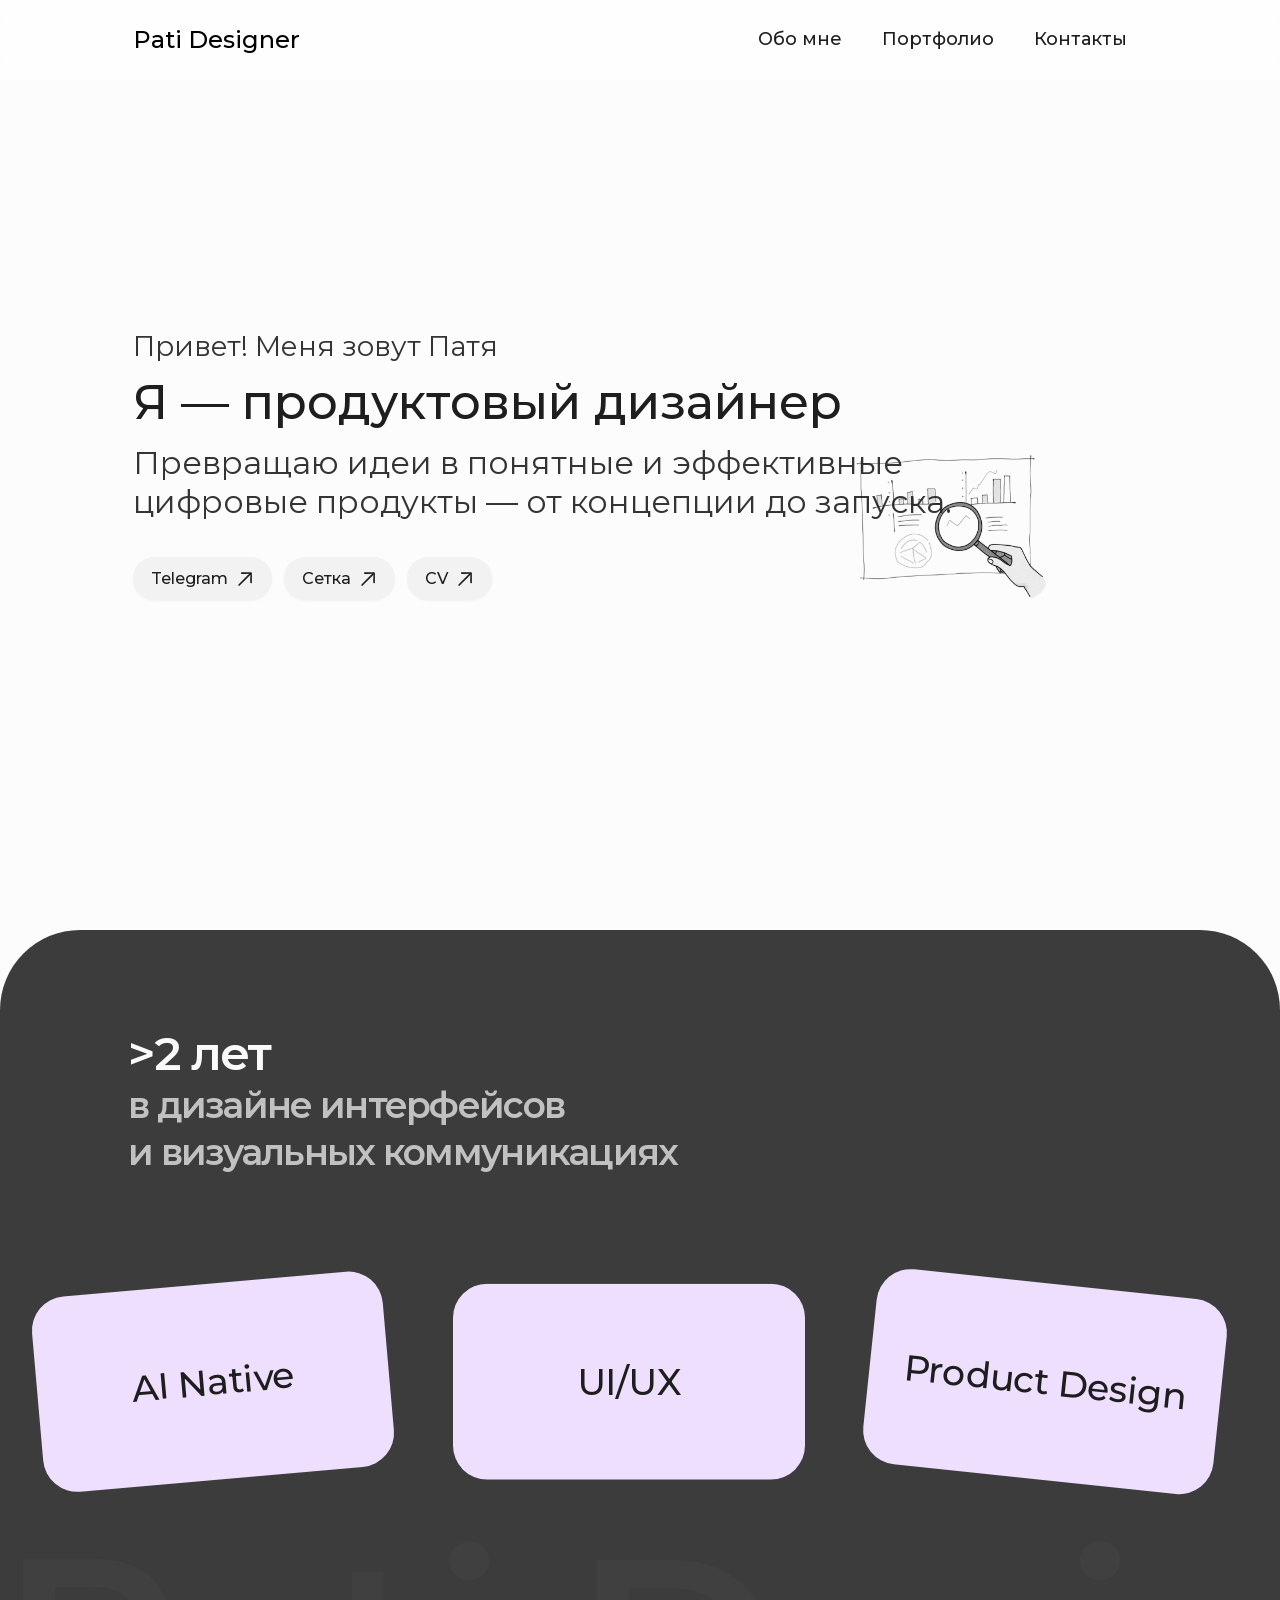
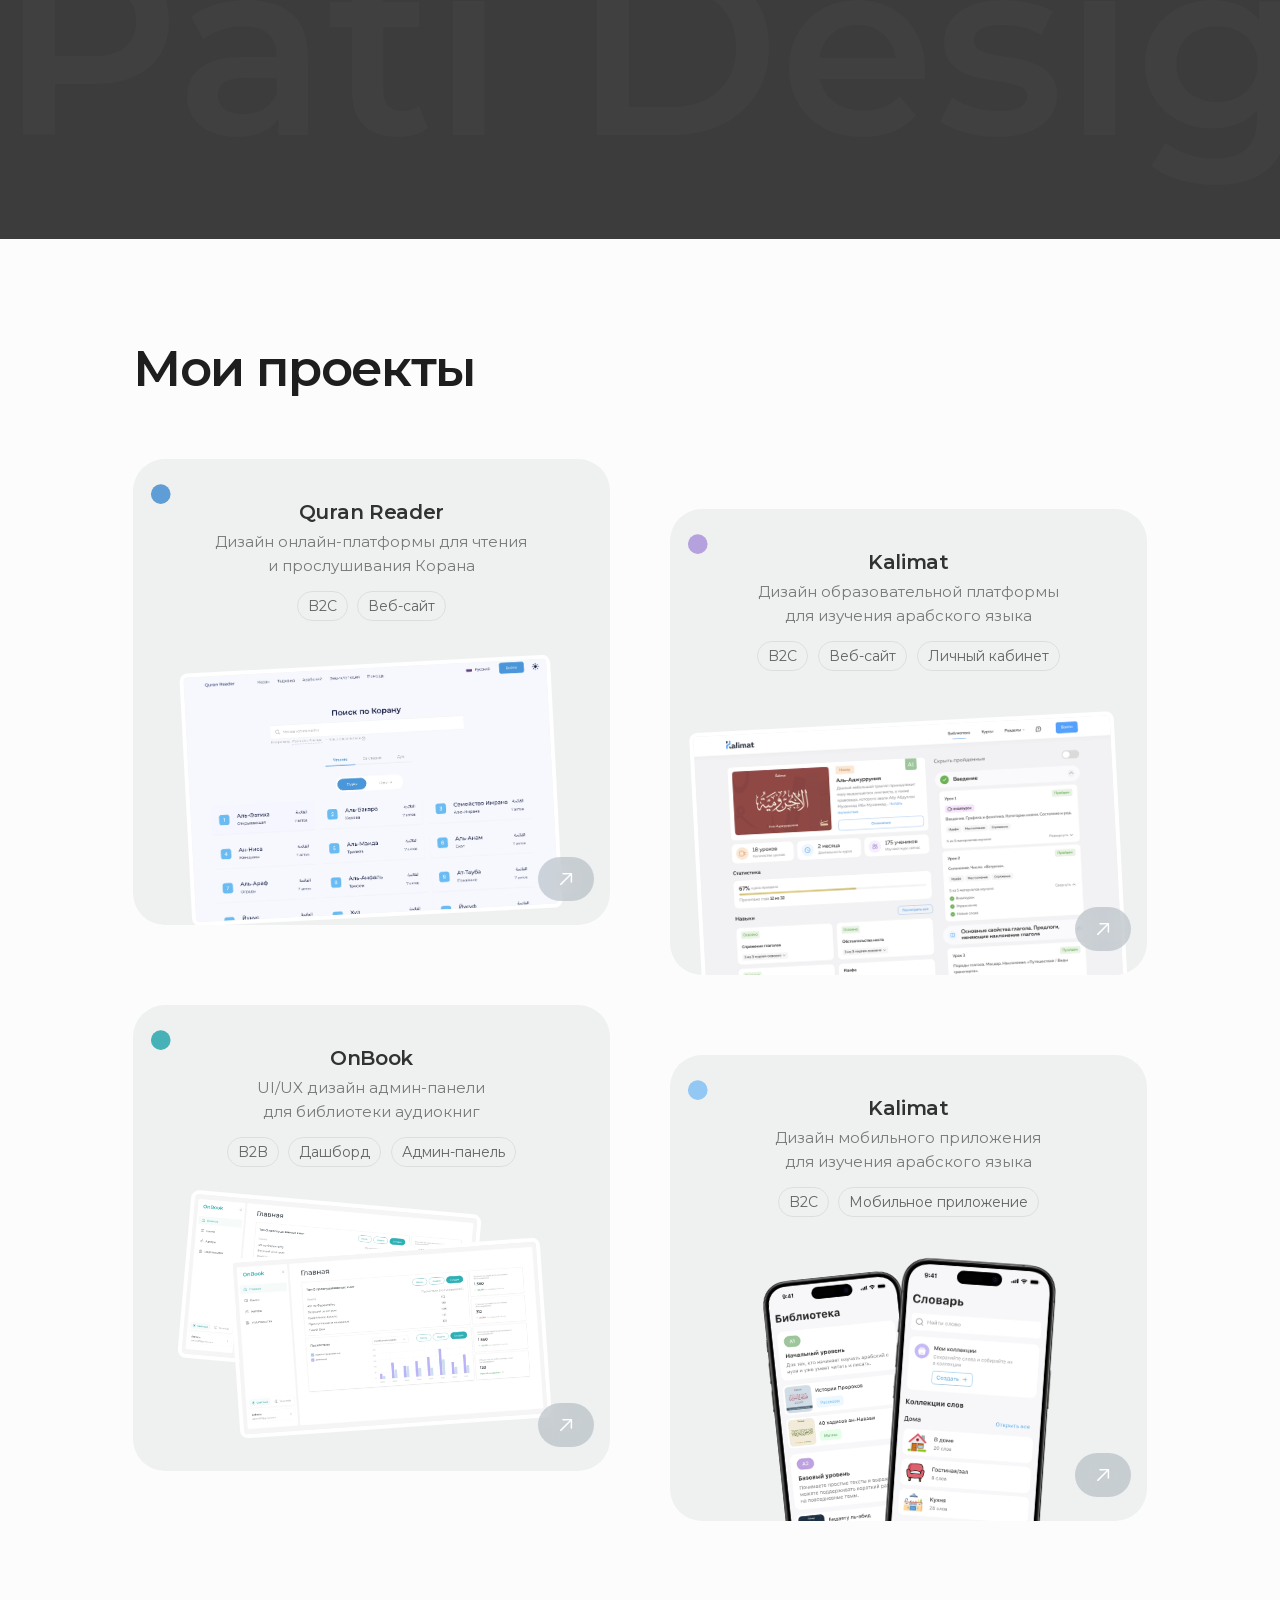
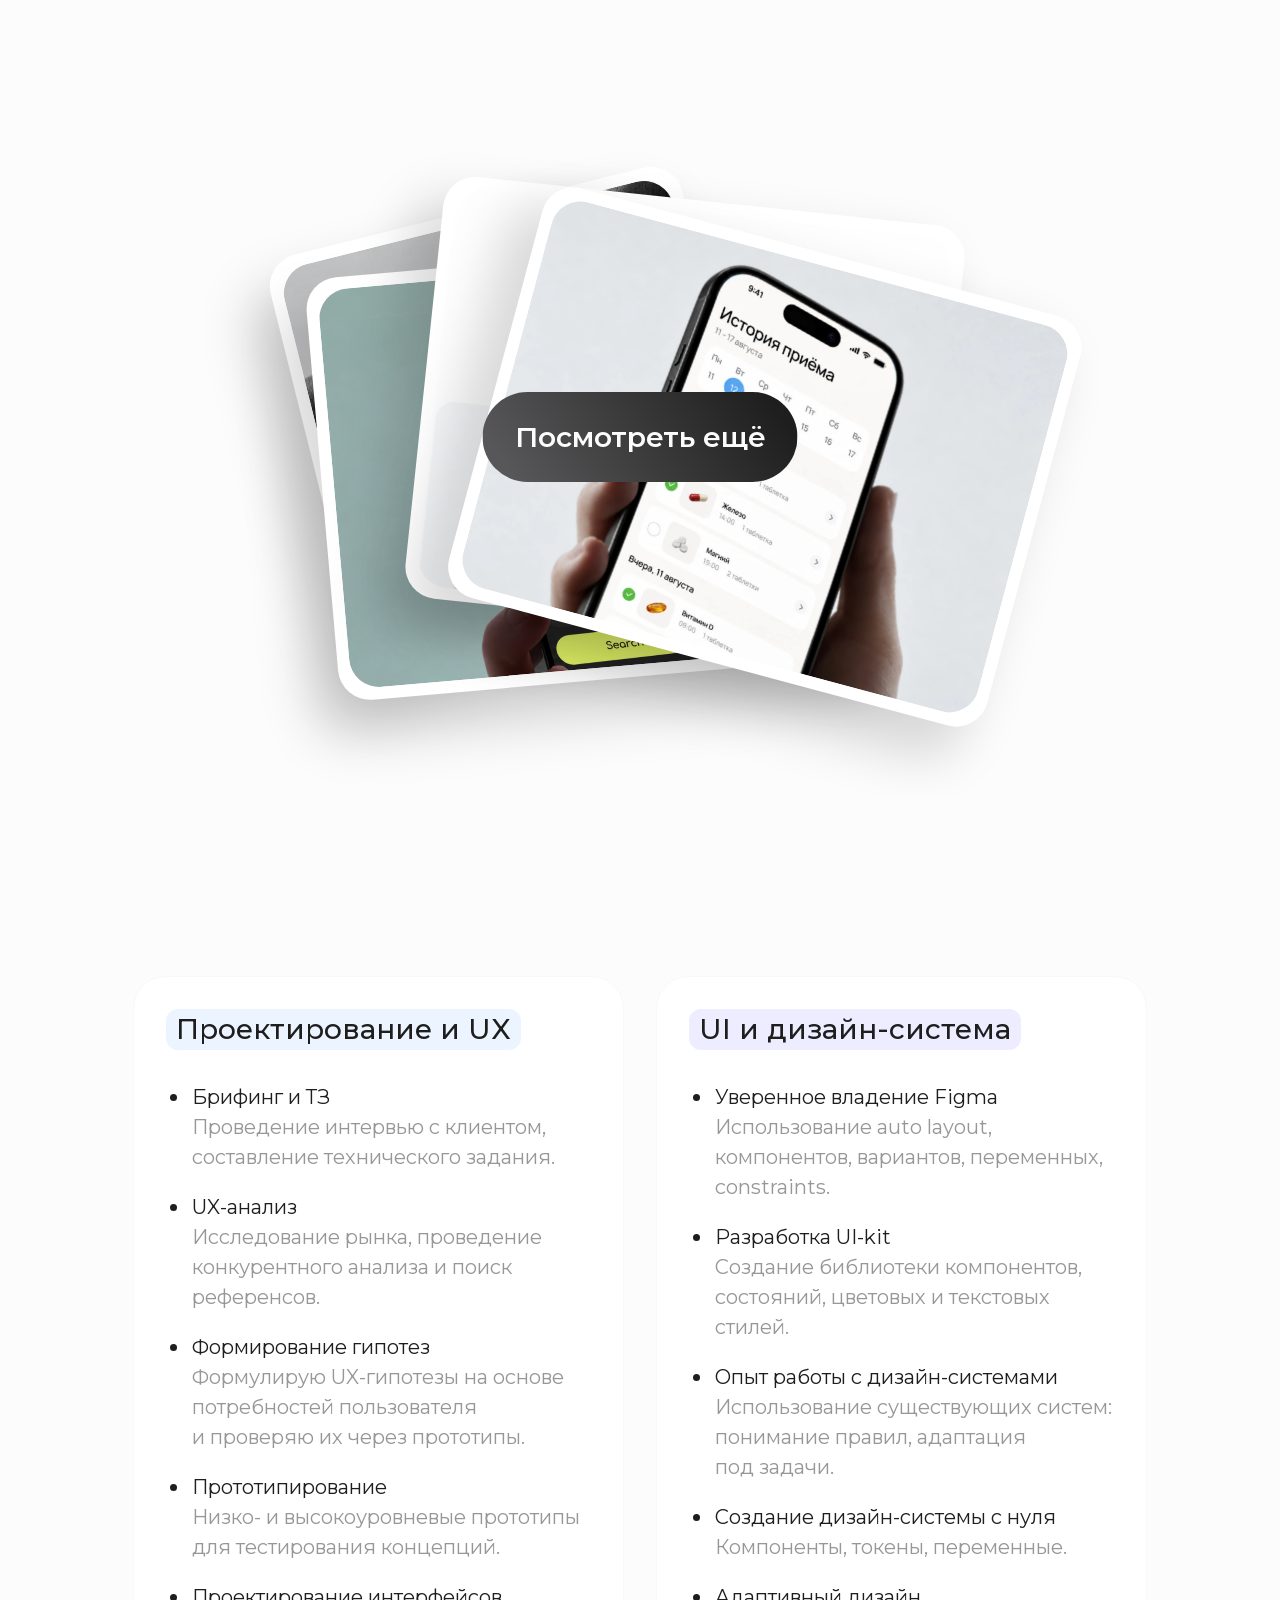
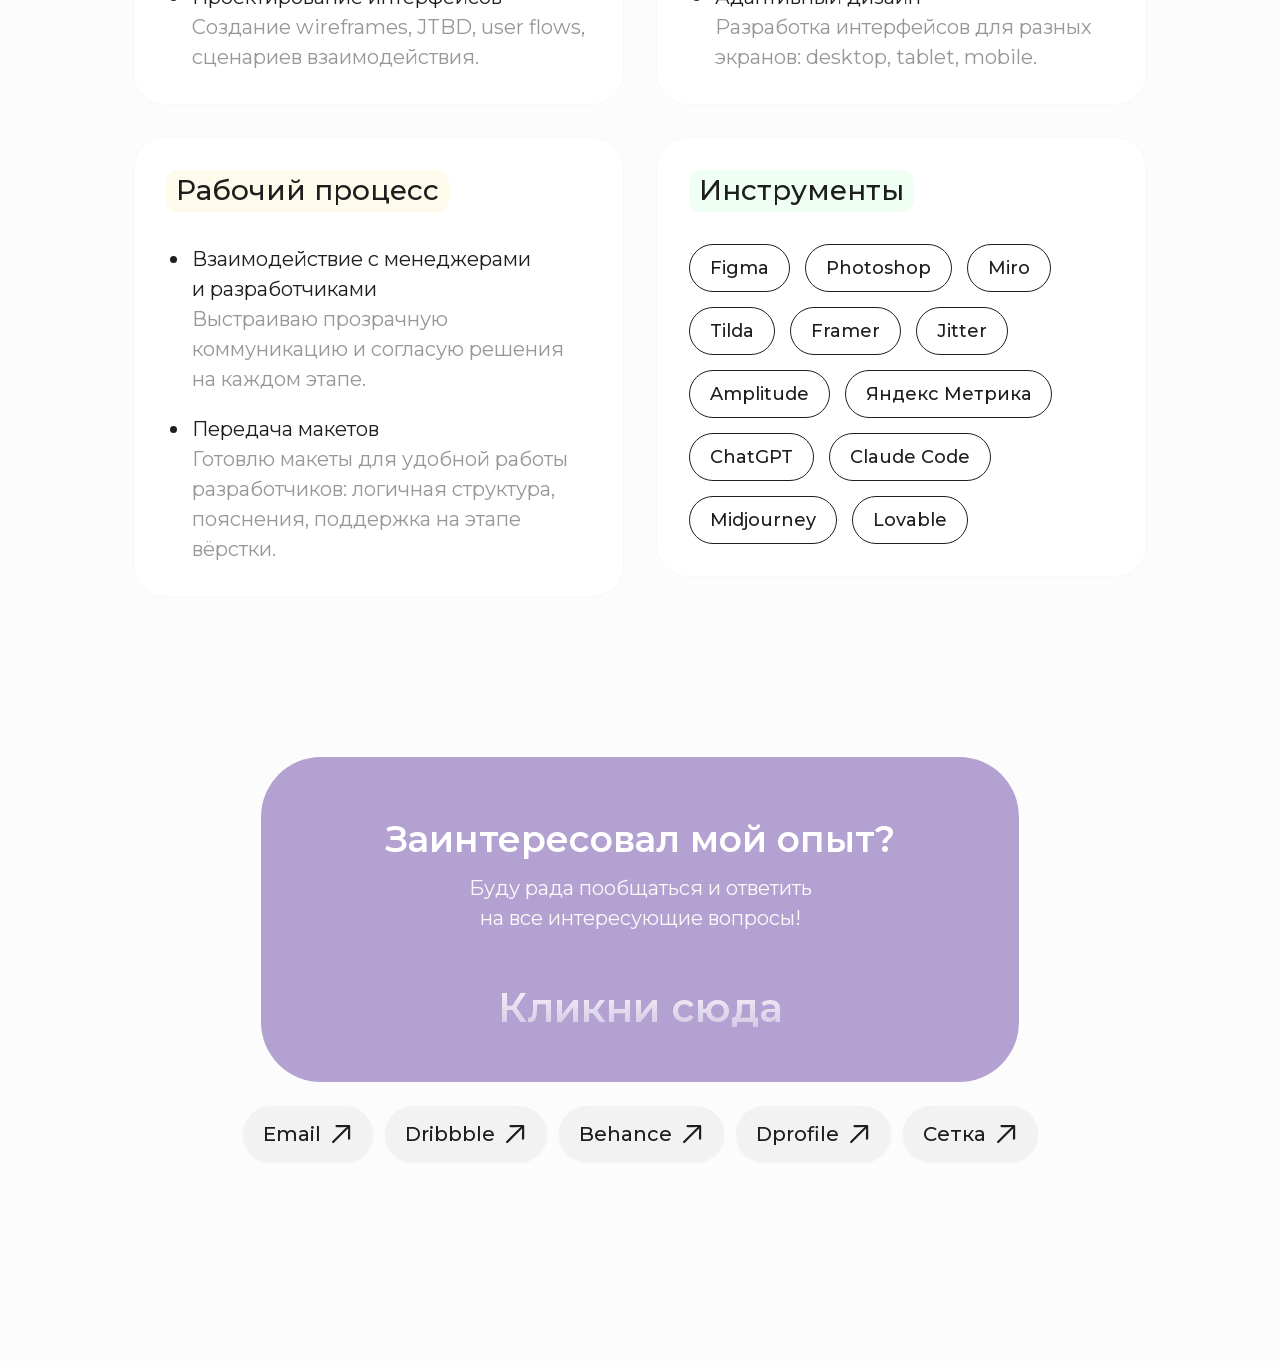
==== commit 153c9f5e: "Error correction mobile" ====
--- a/index.html
+++ b/index.html
@@ -30,7 +30,7 @@
   <link rel="preload" href="fonts/montserrat/montserrat-latin.woff2" as="font" type="font/woff2" crossorigin>
   <link rel="stylesheet" href="css/fonts.css">
   <link rel="stylesheet" href="css/reset.css">
-  <link rel="stylesheet" href="css/style.css">
+  <link rel="stylesheet" href="css/style.css?v=20261101-2">
   <link rel="stylesheet" href="css/components.css">
   <!-- Микроразметка для поисковиков -->
   <script type="application/ld+json">
@@ -462,6 +462,6 @@
     </div>
   </section>
 
-  <script src="js/main.js"></script>
+  <script src="js/main.js?v=20261101-2"></script>
 </body>
 </html>
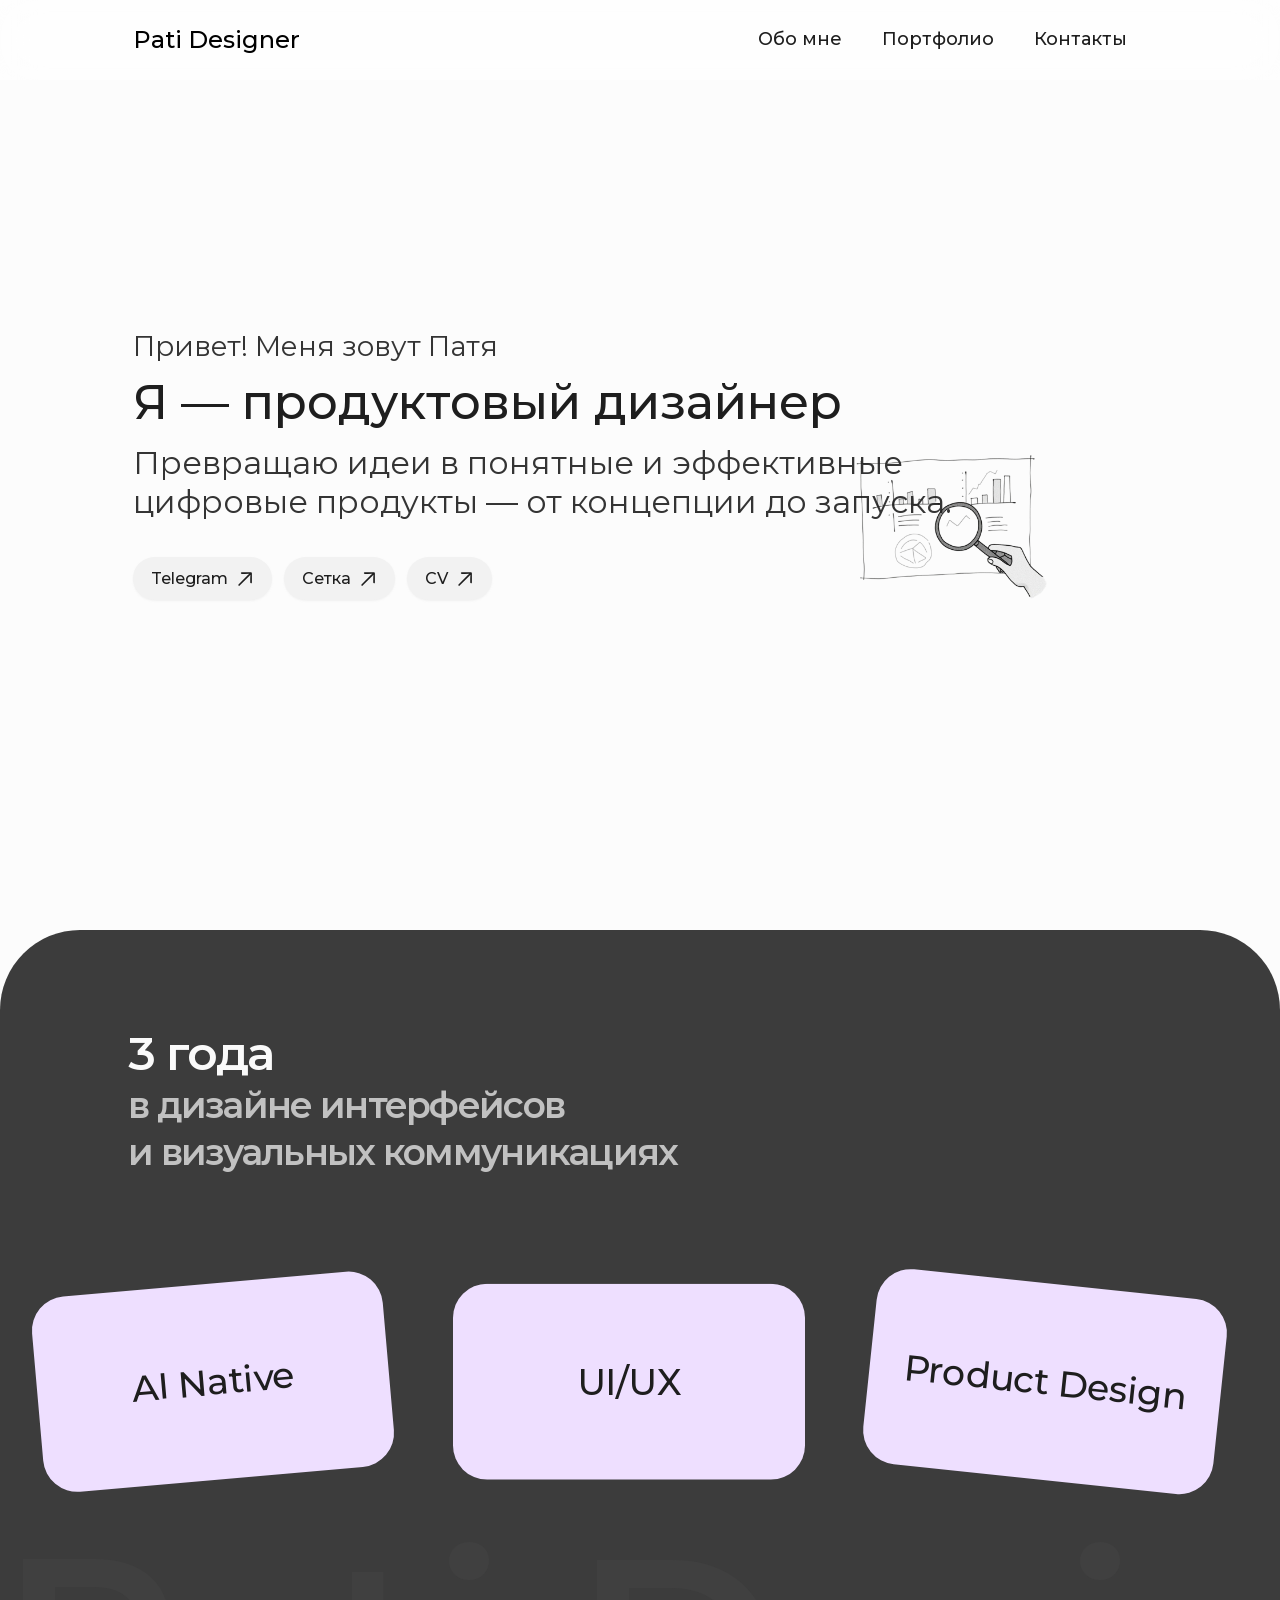
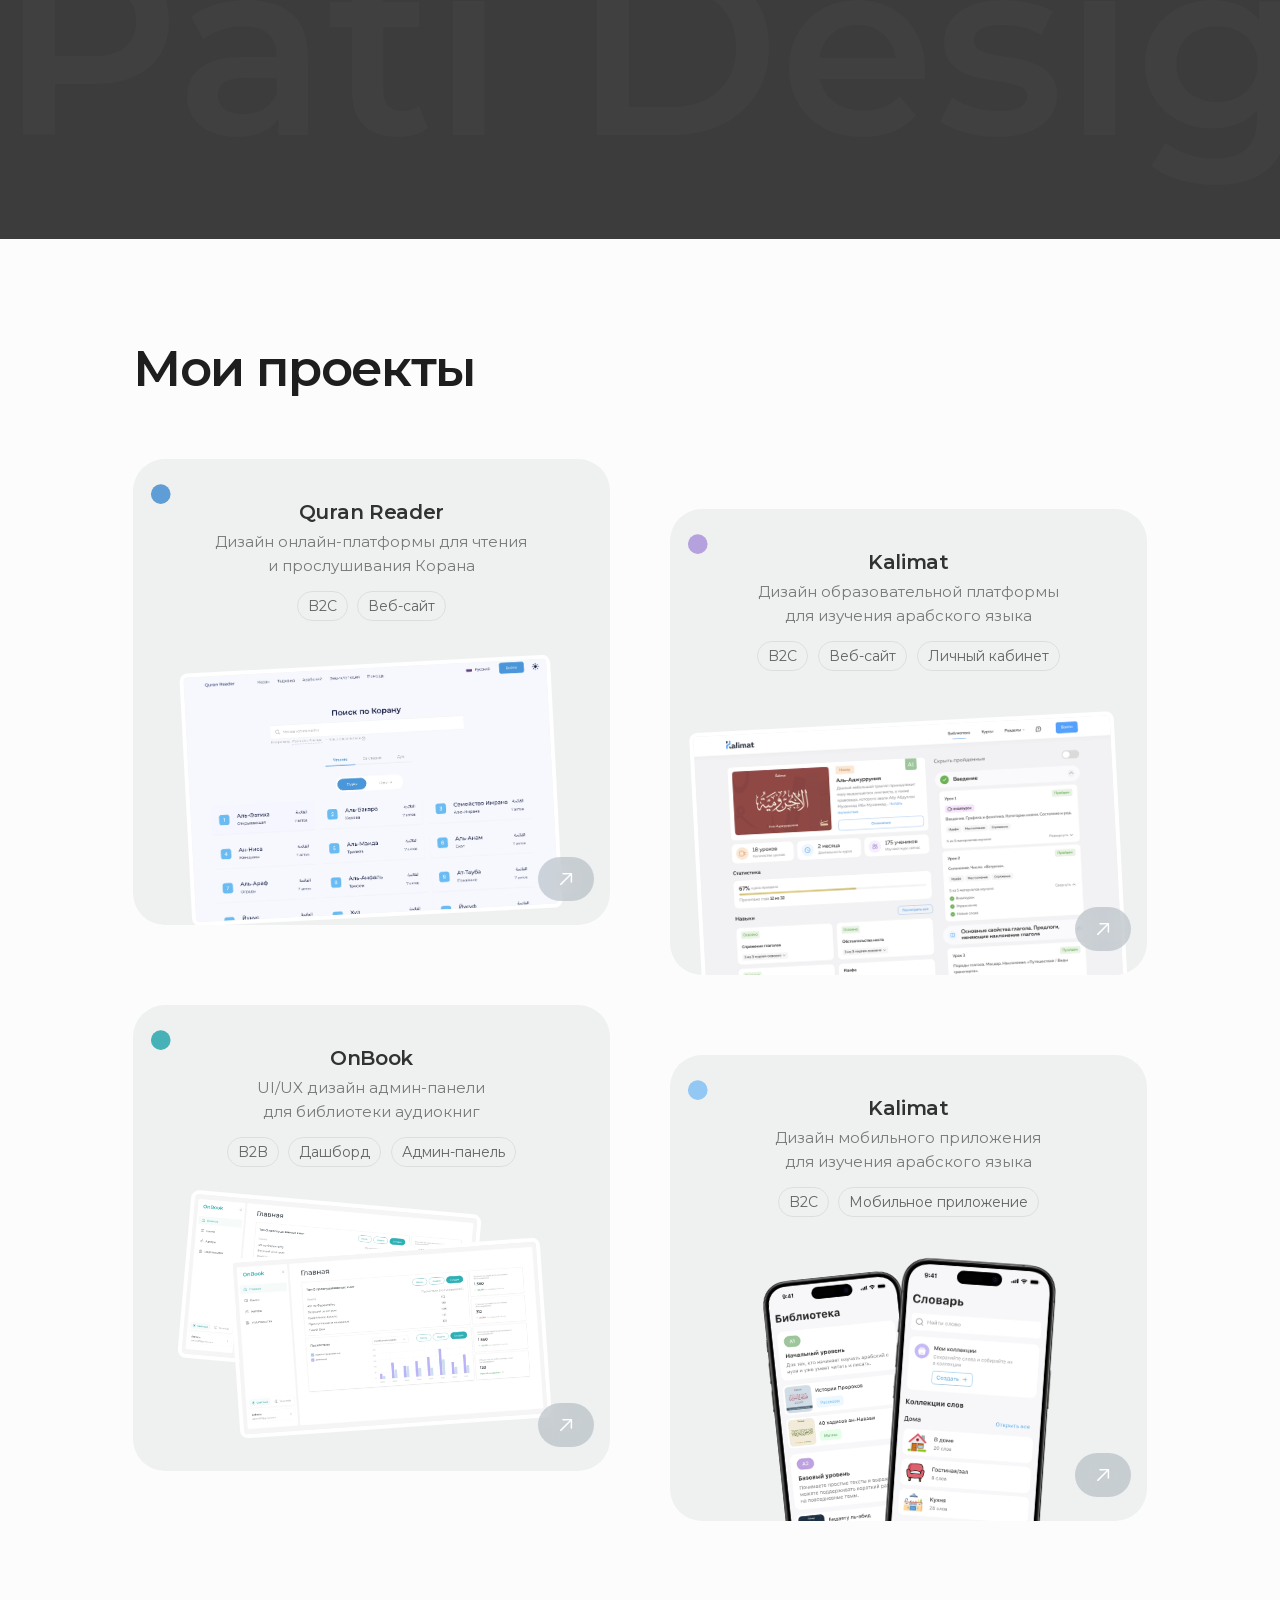
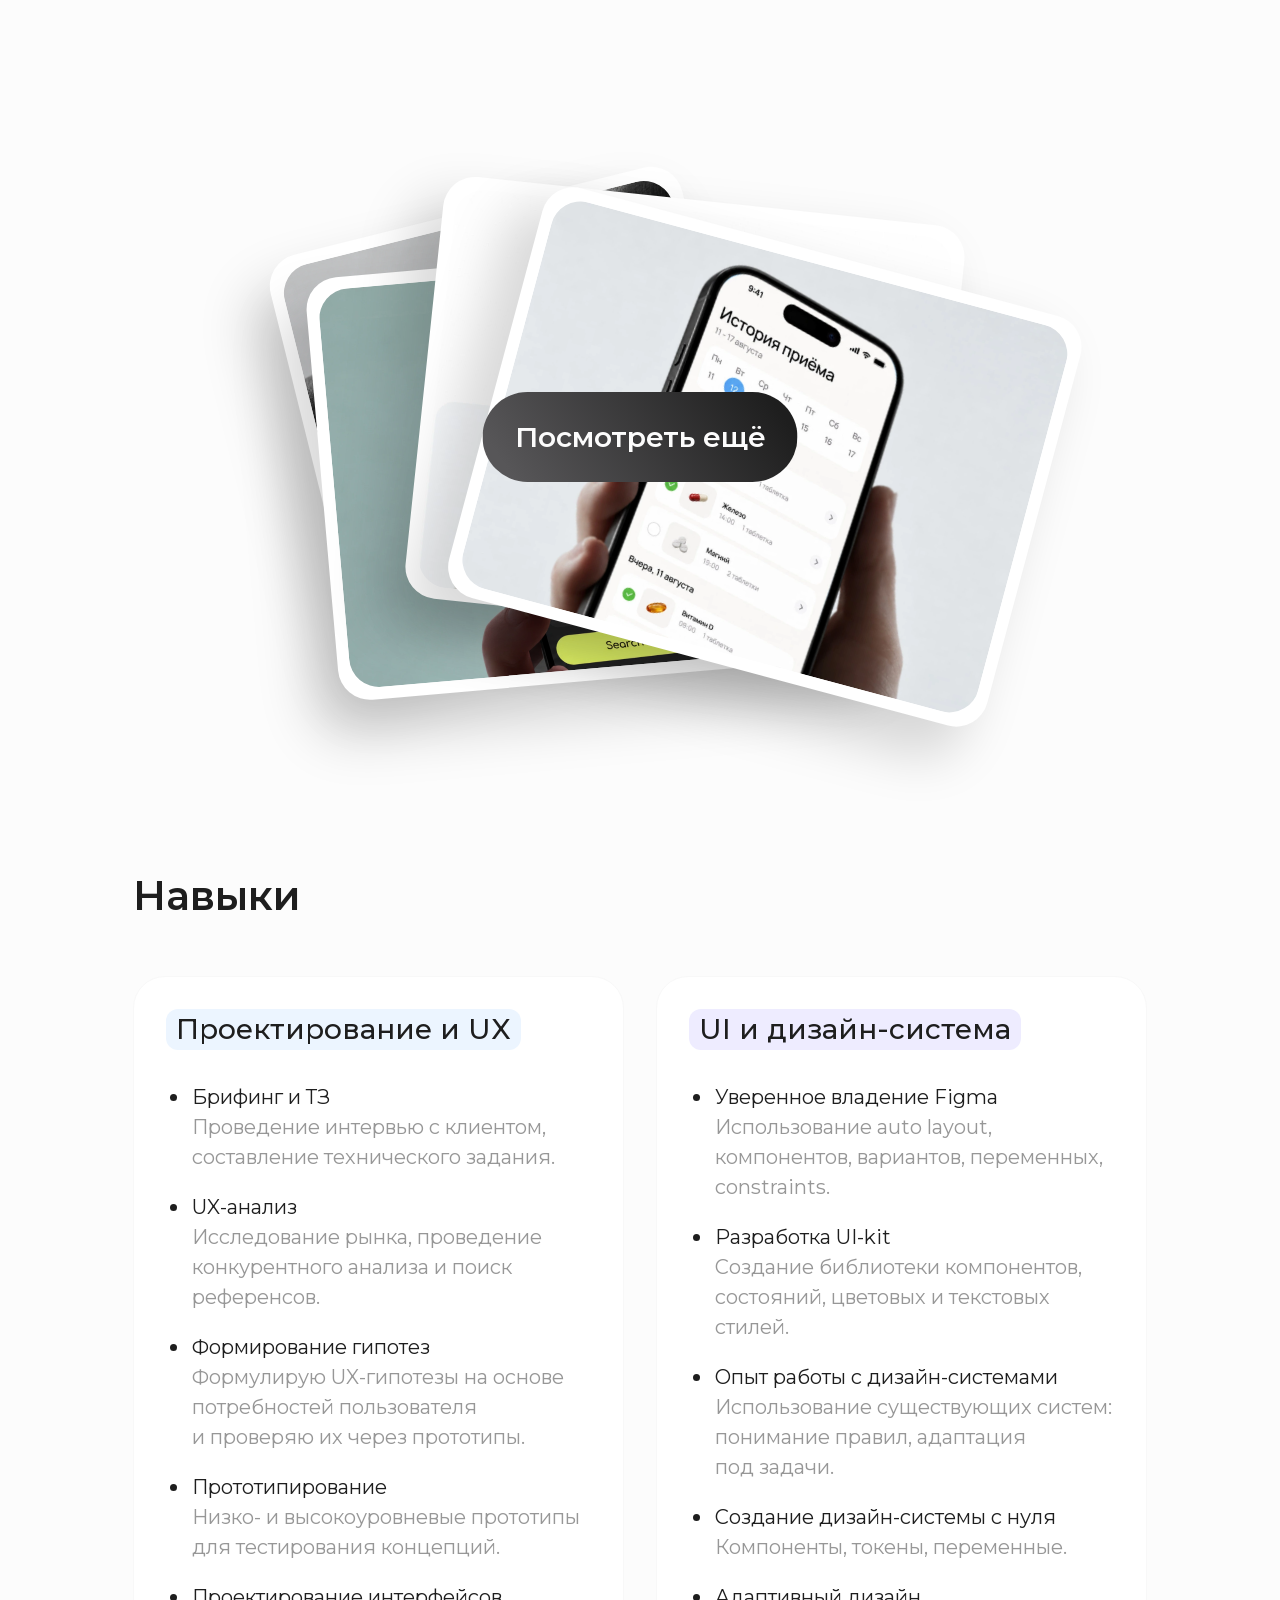
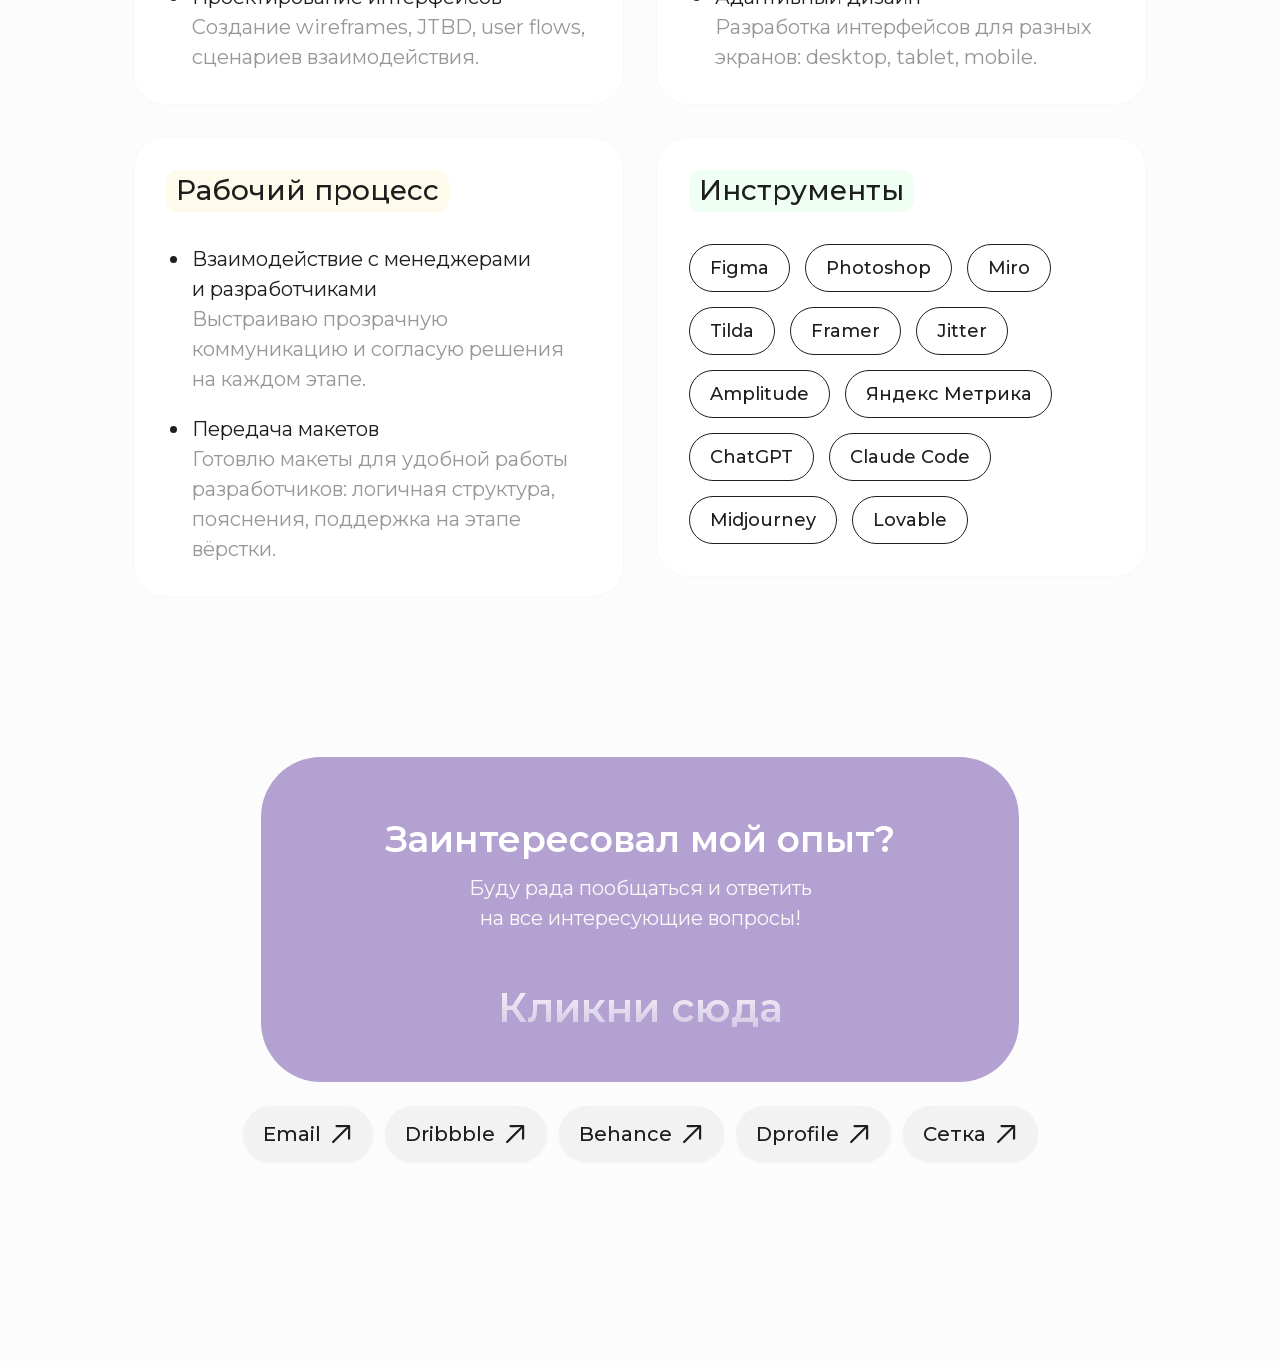
==== commit 1ba49719: "cv" ====
--- a/index.html
+++ b/index.html
@@ -124,7 +124,7 @@
       <div class="hero__cta" data-animate data-delay="3">
         <a href="https://t.me/pati_iman" target="_blank" rel="noopener" class="btn btn--icon">Telegram <img src="images/icons/arrow-dark.svg" alt="" class="btn__icon"></a>
         <a href="https://setka.ru/users/019d2b02-72eb-73b0-8b9d-eee7eaf6be83" target="_blank" rel="noopener" class="btn btn--icon">Сетка <img src="images/icons/arrow-dark.svg" alt="" class="btn__icon"></a>
-        <a href="https://drive.google.com/file/d/1Ydw3VEgf3zcelhfxu8O9Ug4Uny4s_CDu/view?usp=sharing" target="_blank" rel="noopener" class="btn btn--icon">CV <img src="images/icons/arrow-dark.svg" alt="" class="btn__icon"></a>
+        <a href="cv.pdf" target="_blank" rel="noopener" class="btn btn--icon">CV <img src="images/icons/arrow-dark.svg" alt="" class="btn__icon"></a>
       </div>
     </div>
     <div class="hero__illustration" aria-hidden="true">
@@ -141,7 +141,7 @@
   <div class="pd-ab-wrap" id="pd-ab">
 
     <div class="pd-figma-stat">
-      <span class="pd-figma-stat-main">&gt;2 лет</span>
+      <span class="pd-figma-stat-main">3 года</span>
       <span class="pd-figma-stat-dim">в&nbsp;дизайне интерфейсов</span>
       <span class="pd-figma-stat-dim">и&nbsp;визуальных коммуникациях</span>
     </div>
--- a/css/style.css
+++ b/css/style.css
@@ -1251,7 +1251,8 @@
 .gallery {
   background: var(--bg);
   padding: 10px 0 60px;
-  overflow: hidden;
+  overflow-x: clip;
+  overflow-y: visible;
 }
 
 .gallery__inner {
